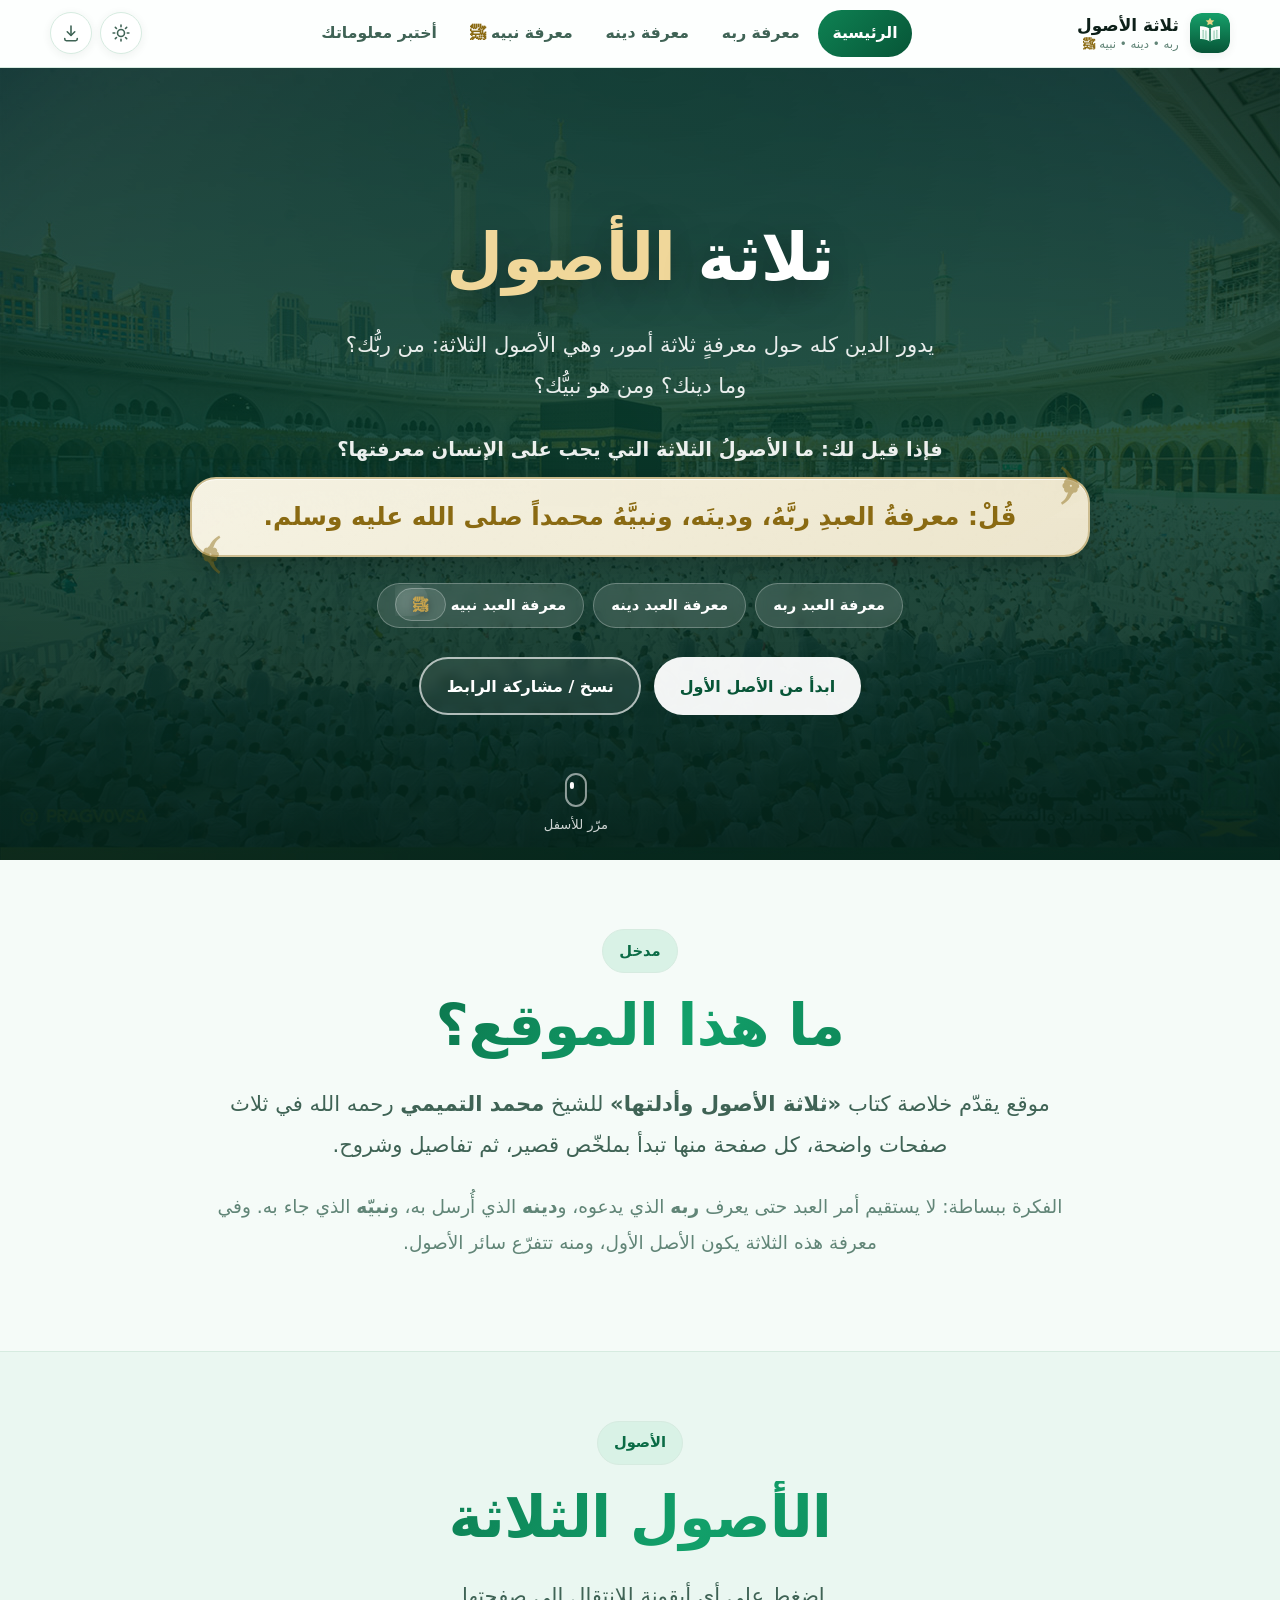
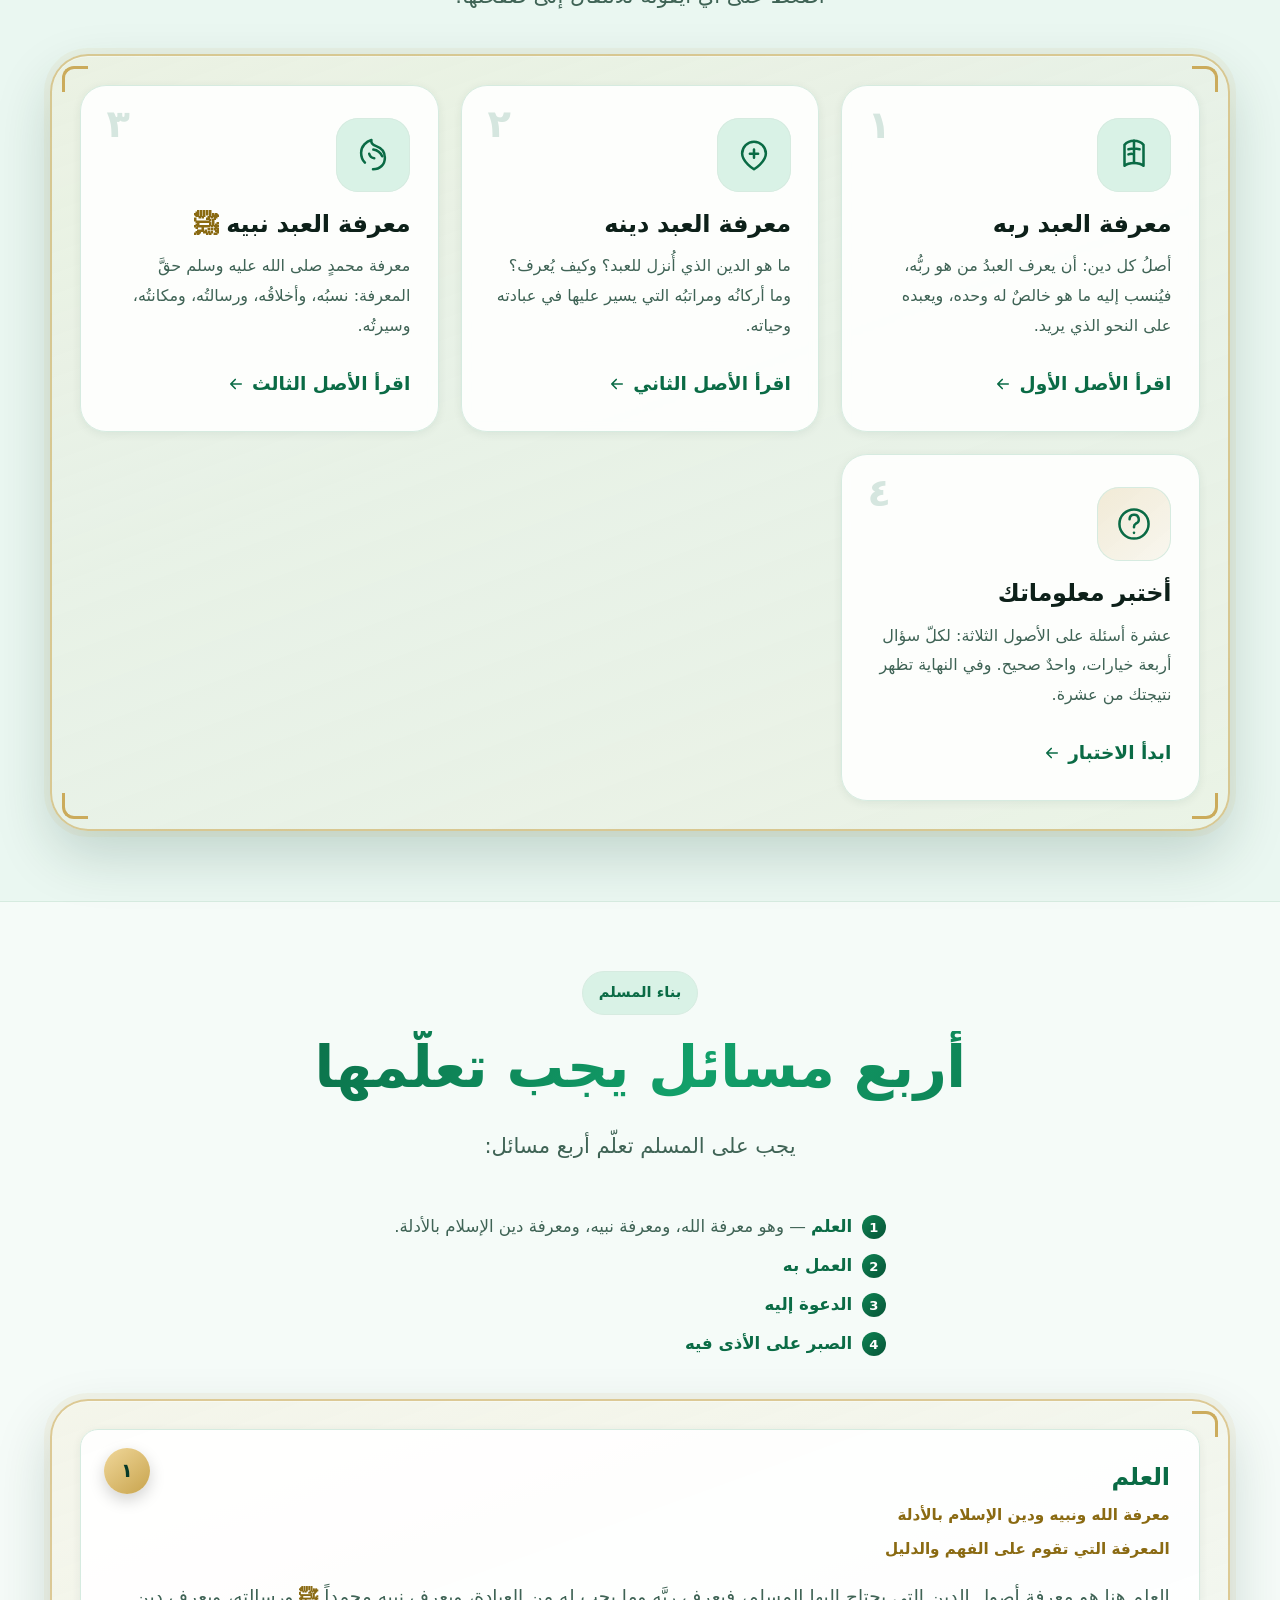
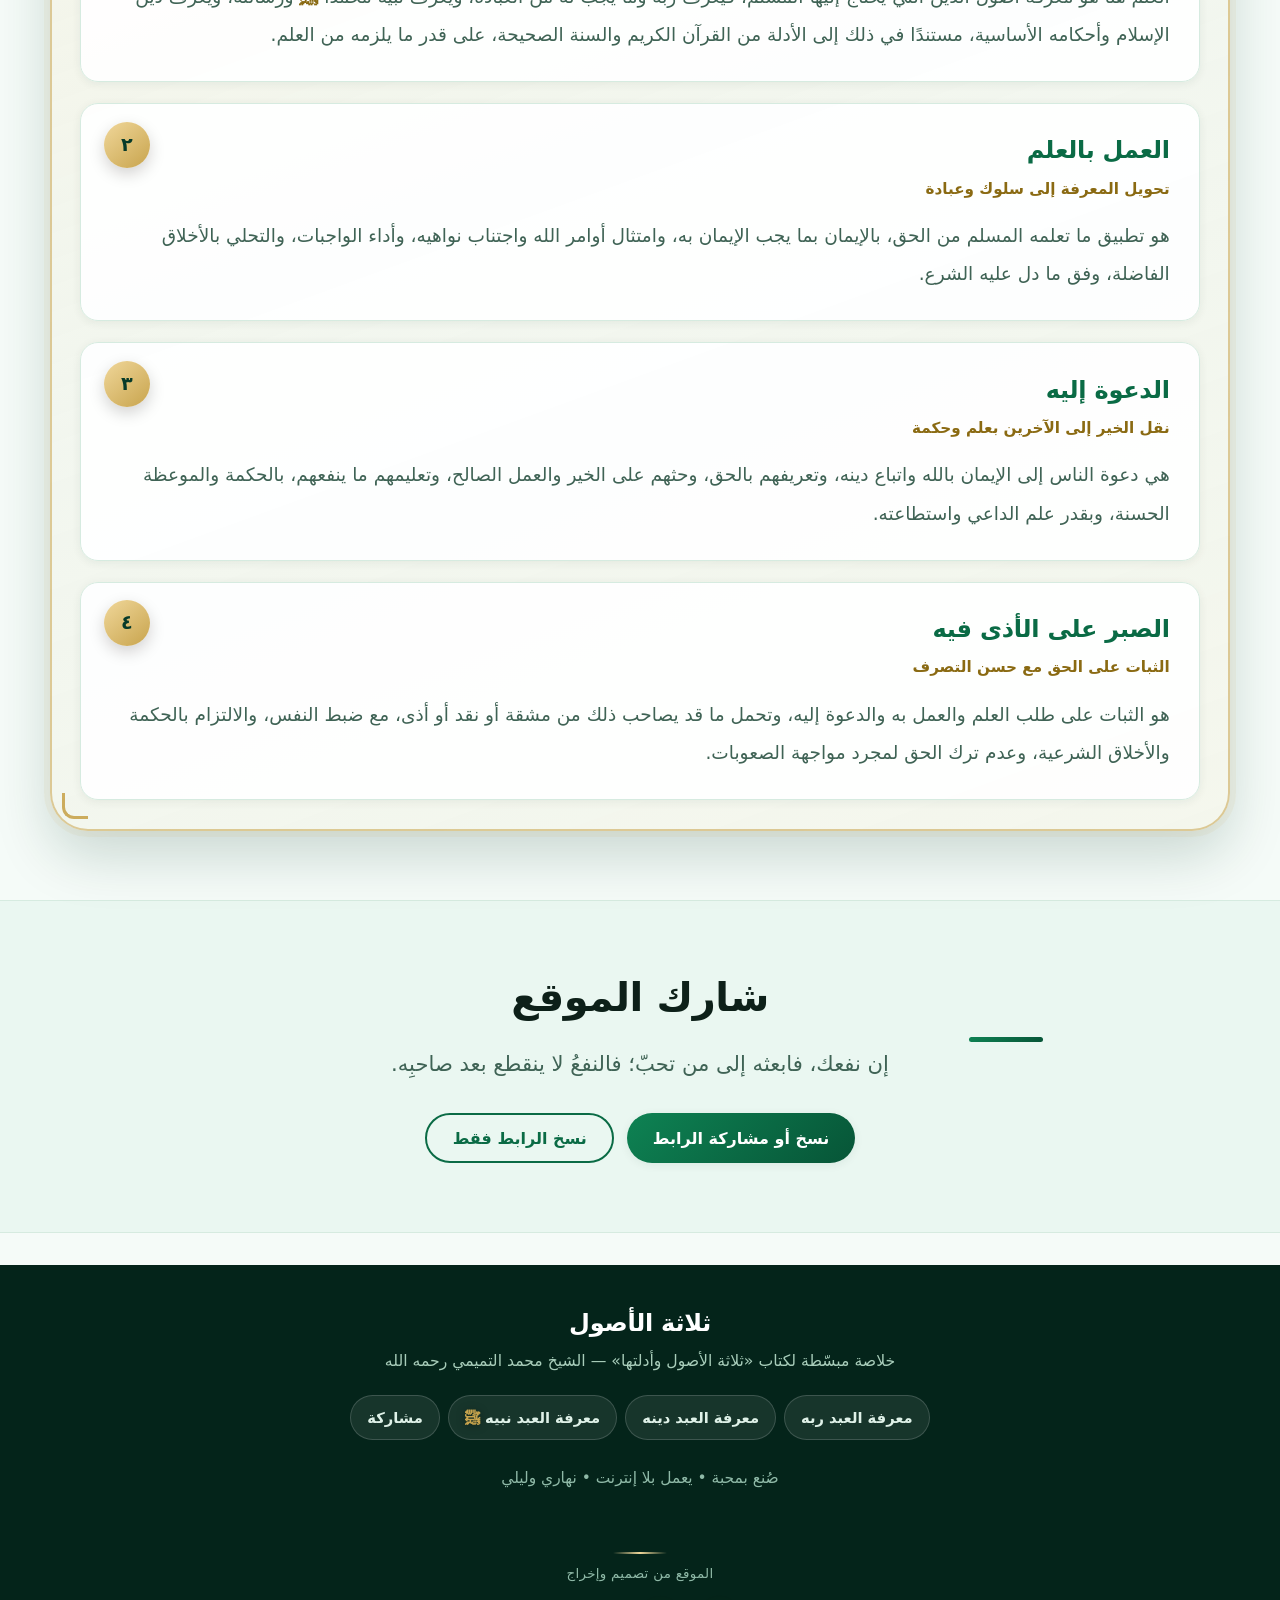
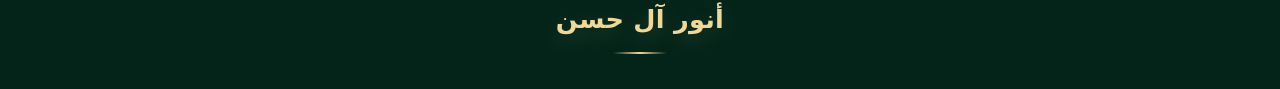
==== index.html @ c54a3b1b "استبدال قسم لماذا نبدأ بالمعرفة بأربع مسائل في مربعات بإطار ذهبي" ====
<!DOCTYPE html>
<html lang="ar" dir="rtl">
<head>
<meta charset="UTF-8">
<meta name="viewport" content="width=device-width, initial-scale=1">
<title>ثلاثة الأصول | معرفة العبد ربه ودينه ونبيه ﷺ</title>
<meta name="description" content="موقع مبسّط لكتاب «ثلاثة الأصول وأدلتها» للشيخ محمد التميمي: معرفة العبد ربه، ومعرفة العبد دينه، ومعرفة العبد نبيه محمد صلى الله عليه وسلم.">
<meta name="theme-color" content="#0e8253">
<link rel="icon" href="assets/img/favicon-32.png" sizes="32x32" type="image/png">
<link rel="icon" href="assets/img/logo.svg" type="image/svg+xml">
<link rel="manifest" href="manifest.webmanifest">
<link rel="apple-touch-icon" href="assets/img/icon-180.png">
<meta name="mobile-web-app-capable" content="yes">
<meta name="apple-mobile-web-app-capable" content="yes">
<meta name="apple-mobile-web-app-status-bar-style" content="black-translucent">
<meta name="apple-mobile-web-app-title" content="ثلاثة الأصول">
<link rel="stylesheet" href="assets/css/styles.css">
</head>
<body>

<div class="progress" aria-hidden="true"><span id="progressBar"></span></div>

<!-- ===================== الترويسة ===================== -->
<header class="header">
  <div class="container">
    <a class="brand" href="index.html" aria-label="الصفحة الرئيسية — ثلاثة الأصول">
      <img src="assets/img/logo.svg" alt="شعار ثلاثة الأصول" width="40" height="40">
      <span class="brand-text">
        <b>ثلاثة الأصول</b>
        <small>ربه • دينه • نبيه <span class="hz">ﷺ</span></small>
      </span>
    </a>

    <nav class="nav" id="primaryNav" aria-label="التنقل الرئيسي">
      <a href="index.html">الرئيسية</a>
      <a href="asl-1.html">معرفة ربه</a>
      <a href="asl-2.html">معرفة دينه</a>
      <a href="asl-3.html">معرفة نبيه <span class="hz">ﷺ</span></a>
      <a href="quiz.html">أختبر معلوماتك</a>
    </nav>

    <div class="header-tools">
      <button class="icon-btn theme-toggle" type="button" aria-pressed="false" title="تبديل الوضع الليلي/النهاري" aria-label="تبديل الوضع الليلي/النهاري">
        <svg class="sun" viewBox="0 0 24 24" aria-hidden="true"><circle cx="12" cy="12" r="4.2"/><path d="M12 2.5v2M12 19.5v2M2.5 12h2M19.5 12h2M5.2 5.2l1.4 1.4M17.4 17.4l1.4 1.4M18.8 5.2l-1.4 1.4M6.6 17.4l-1.4 1.4"/></svg>
        <svg class="moon" viewBox="0 0 24 24" aria-hidden="true"><path d="M20.5 14.3A8.6 8.6 0 0 1 9.7 3.5a8.6 8.6 0 1 0 10.8 10.8z"/></svg>
      </button>
      <button class="icon-btn install-btn" type="button" id="installBtn" hidden title="تثبيت الموقع على الجهاز" aria-label="تثبيت الموقع على الجهاز">
        <svg viewBox="0 0 24 24" aria-hidden="true"><path d="M12 3.5v11"/><path d="m7.5 10.5 4.5 4.5 4.5-4.5"/><path d="M4.5 18.5v.8a2 2 0 0 0 2 2h11a2 2 0 0 0 2-2v-.8"/></svg>
      </button>
      <button class="icon-btn nav-toggle" type="button" aria-expanded="false" aria-controls="primaryNav" aria-label="فتح القائمة">
        <svg class="bars" viewBox="0 0 24 24" aria-hidden="true"><path d="M4 7h16M4 12h16M4 17h16"/></svg>
        <svg class="close" viewBox="0 0 24 24" aria-hidden="true"><path d="M6 6l12 12M18 6L6 18"/></svg>
      </button>
    </div>
  </div>
</header>

<!-- ===================== البطل ===================== -->
<section class="hero">
  <div class="hero-media">
    <img src="assets/img/makka.jpg" alt="المسجد الحرام في مكة المكرمة" width="1280" height="853">
  </div>

  <div class="container hero-inner">
    <h1>ثلاثة <span class="accent">الأصول</span></h1>
    <p class="lead">
      يدور الدين كله حول معرفةٍ ثلاثة أمور، وهي الأصول الثلاثة: من ربُّك؟ وما دينك؟ ومن هو نبيُّك؟
    </p>

    <p class="hero-question">
      فإذا قيل لك: ما الأصولُ الثلاثة التي يجب على الإنسان معرفتها؟
    </p>
    <p class="hero-answer">
      قُلْ: معرفةُ العبدِ ربَّهُ، ودينَه، ونبيَّهُ محمداً صلى الله عليه وسلم.
    </p>

    <div class="hero-badges">
      <span>معرفة العبد ربه</span>
      <span>معرفة العبد دينه</span>
      <span>معرفة العبد نبيه <span class="hz">ﷺ</span></span>
    </div>

    <div class="btn-row">
      <a class="btn btn-light" href="asl-1.html">ابدأ من الأصل الأول</a>
      <button class="btn btn-ghost" type="button" data-share>نسخ / مشاركة الرابط</button>
    </div>
  </div>

  <div class="scroll-hint" aria-hidden="true"><i></i> مرّر للأسفل</div>
</section>

<!-- ===================== ما هذا الموقع ===================== -->
<section class="section">
  <div class="container-narrow center reveal">
    <span class="eyebrow">مدخل</span>
    <h2 class="headline">ما هذا الموقع؟</h2>
    <p class="lead">
      موقع يقدّم خلاصة كتاب <b>«ثلاثة الأصول وأدلتها»</b> للشيخ <b>محمد التميمي</b> رحمه الله
      في ثلاث صفحات واضحة، كل صفحة منها تبدأ بملخّص قصير، ثم تفاصيل وشروح.
    </p>
    <p class="muted">
      الفكرة ببساطة: لا يستقيم أمر العبد حتى يعرف <b>ربه</b> الذي يدعوه، و<b>دينه</b> الذي أُرسل به،
      و<b>نبيّه</b> الذي جاء به. وفي معرفة هذه الثلاثة يكون الأصل الأول، ومنه تتفرّع سائر الأصول.
    </p>
  </div>
</section>

<!-- ===================== الأصول الثلاثة ===================== -->
<section class="section band" id="asl">
  <div class="container">
    <div class="center reveal">
      <span class="eyebrow">الأصول</span>
      <h2 class="headline">الأصول الثلاثة</h2>
      <p class="lead">اضغط على أي أيقونة للانتقال إلى صفحتها.</p>
    </div>

    <div class="cards-frame reveal">
      <span class="frame-corner tl" aria-hidden="true"></span>
      <span class="frame-corner tr" aria-hidden="true"></span>
      <span class="frame-corner bl" aria-hidden="true"></span>
      <span class="frame-corner br" aria-hidden="true"></span>
      <div class="cards">

      <a class="card reveal" href="asl-1.html">
        <span class="card-num">١</span>
        <span class="card-icon" aria-hidden="true">
          <svg viewBox="0 0 24 24"><path d="M12 3c-2.6 0-4.7 1-6 2.6v13.2C7.3 17.6 9.4 17 12 17s4.7.6 6 1.8V5.6C16.7 4 14.6 3 12 3z"/><path d="M12 3v14"/><path d="M8.5 8.4c.9-.3 1.8-.4 2.4-.3M8.5 11.6c.9-.3 1.8-.4 2.4-.3M15.5 8.4c-.9-.3-1.8-.4-2.4-.3"/></svg>
        </span>
        <h3>معرفة العبد ربه</h3>
        <p>أصلُ كل دين: أن يعرف العبدُ من هو ربُّه، فيُنسب إليه ما هو خالصٌ له وحده، ويعبده على النحو الذي يريد.</p>
        <span class="card-cta">اقرأ الأصل الأول
          <svg viewBox="0 0 24 24"><path d="M19 12H5M11 18l-6-6 6-6"/></svg>
        </span>
      </a>

      <a class="card reveal" href="asl-2.html">
        <span class="card-num">٢</span>
        <span class="card-icon" aria-hidden="true">
          <svg viewBox="0 0 24 24"><path d="M12 21s-7.5-4.6-7.5-10A7.5 7.5 0 0 1 12 3.6 7.5 7.5 0 0 1 19.5 11c0 5.4-7.5 10-7.5 10z"/><path d="M9.4 11.2h5.2M12 8.6v5.2"/></svg>
        </span>
        <h3>معرفة العبد دينه</h3>
        <p>ما هو الدين الذي أُنزل للعبد؟ وكيف يُعرف؟ وما أركانُه ومراتبُه التي يسير عليها في عبادته وحياته.</p>
        <span class="card-cta">اقرأ الأصل الثاني
          <svg viewBox="0 0 24 24"><path d="M19 12H5M11 18l-6-6 6-6"/></svg>
        </span>
      </a>

      <a class="card reveal" href="asl-3.html">
        <span class="card-num">٣</span>
        <span class="card-icon" aria-hidden="true">
          <svg viewBox="0 0 24 24"><path d="M12 21c4.5 0 7.5-3 7.5-7.3 0-3.4-2.2-6.2-5.5-7.3-2.9-1-3.4-2.2-3-3.9-3.2.8-6.5 4-6.5 8 0 3 1 4.9 2.4 6.3"/><path d="M9.6 11.2c.4 1.6 1.6 2.6 3.2 2.9"/><path d="M12.2 8.6c2.6.4 4.6 2 5.6 4.2"/></svg>
        </span>
        <h3>معرفة العبد نبيه <span class="hz">ﷺ</span></h3>
        <p>معرفة محمدٍ صلى الله عليه وسلم حقَّ المعرفة: نسبُه، وأخلاقُه، ورسالتُه، ومكانتُه، وسيرتُه.</p>
        <span class="card-cta">اقرأ الأصل الثالث
          <svg viewBox="0 0 24 24"><path d="M19 12H5M11 18l-6-6 6-6"/></svg>
        </span>
      </a>

      <a class="card card-quiz reveal" href="quiz.html">
        <span class="card-num">٤</span>
        <span class="card-icon" aria-hidden="true">
          <svg viewBox="0 0 24 24"><path d="M9.2 9a2.9 2.9 0 1 1 4 2.7c-.8.4-1.2 1.1-1.2 2v.3"/><path d="M12 17.6h.01"/><circle cx="12" cy="12" r="9.2"/></svg>
        </span>
        <h3>أختبر معلوماتك</h3>
        <p>عشرة أسئلة على الأصول الثلاثة: لكلّ سؤال أربعة خيارات، واحدٌ صحيح. وفي النهاية تظهر نتيجتك من عشرة.</p>
        <span class="card-cta">ابدأ الاختبار
          <svg viewBox="0 0 24 24"><path d="M19 12H5M11 18l-6-6 6-6"/></svg>
        </span>
      </a>

      </div>
    </div>
  </div>
</section>

<!-- ===================== لِمَ هذه الأصول ===================== -->
<section class="section">
  <div class="container">
    <div class="center reveal">
      <span class="eyebrow">بناء المسلم</span>
      <h2 class="headline">أربع مسائل يجب تعلّمها</h2>
      <p class="lead">يجب على المسلم تعلّم أربع مسائل:</p>
      <ol class="steps-lead">
        <li><b>العلم</b> — وهو معرفة الله، ومعرفة نبيه، ومعرفة دين الإسلام بالأدلة.</li>
        <li><b>العمل به</b></li>
        <li><b>الدعوة إليه</b></li>
        <li><b>الصبر على الأذى فيه</b></li>
      </ol>
    </div>

    <div class="masafiq">

      <article class="masafa-card reveal">
        <span class="masafa-num" aria-hidden="true">١</span>
        <header class="masafa-head">
          <h3>العلم</h3>
          <p class="masafa-tag">معرفة الله ونبيه ودين الإسلام بالأدلة</p>
          <p class="masafa-tag">المعرفة التي تقوم على الفهم والدليل</p>
        </header>
        <p class="masafa-text">
          العلم هنا هو معرفة أصول الدين التي يحتاج إليها المسلم، فيعرف ربَّه وما يجب له من العبادة،
          ويعرف نبيه محمداً <span class="hz">ﷺ</span> ورسالته، ويعرف دين الإسلام وأحكامه الأساسية،
          مستندًا في ذلك إلى الأدلة من القرآن الكريم والسنة الصحيحة، على قدر ما يلزمه من العلم.
        </p>
      </article>

      <article class="masafa-card reveal">
        <span class="masafa-num" aria-hidden="true">٢</span>
        <header class="masafa-head">
          <h3>العمل بالعلم</h3>
          <p class="masafa-tag">تحويل المعرفة إلى سلوك وعبادة</p>
        </header>
        <p class="masafa-text">
          هو تطبيق ما تعلمه المسلم من الحق، بالإيمان بما يجب الإيمان به، وامتثال أوامر الله واجتناب نواهيه،
          وأداء الواجبات، والتحلي بالأخلاق الفاضلة، وفق ما دل عليه الشرع.
        </p>
      </article>

      <article class="masafa-card reveal">
        <span class="masafa-num" aria-hidden="true">٣</span>
        <header class="masafa-head">
          <h3>الدعوة إليه</h3>
          <p class="masafa-tag">نقل الخير إلى الآخرين بعلم وحكمة</p>
        </header>
        <p class="masafa-text">
          هي دعوة الناس إلى الإيمان بالله واتباع دينه، وتعريفهم بالحق، وحثهم على الخير والعمل الصالح،
          وتعليمهم ما ينفعهم، بالحكمة والموعظة الحسنة، وبقدر علم الداعي واستطاعته.
        </p>
      </article>

      <article class="masafa-card reveal">
        <span class="masafa-num" aria-hidden="true">٤</span>
        <header class="masafa-head">
          <h3>الصبر على الأذى فيه</h3>
          <p class="masafa-tag">الثبات على الحق مع حسن التصرف</p>
        </header>
        <p class="masafa-text">
          هو الثبات على طلب العلم والعمل به والدعوة إليه، وتحمل ما قد يصاحب ذلك من مشقة أو نقد أو أذى،
          مع ضبط النفس، والالتزام بالحكمة والأخلاق الشرعية، وعدم ترك الحق لمجرد مواجهة الصعوبات.
        </p>
      </article>

    </div>
  </div>
</section>

<!-- ===================== دعوة للمشاركة ===================== -->
<section class="section band">
  <div class="container-narrow center reveal">
    <h2 class="section-title centered">شارك الموقع</h2>
    <p class="lead">إن نفعك، فابعثه إلى من تحبّ؛ فالنفعُ لا ينقطع بعد صاحبِه.</p>
    <div class="btn-row">
      <button class="btn" type="button" data-share>نسخ أو مشاركة الرابط</button>
      <button class="btn btn-ghost" type="button" data-copy>نسخ الرابط فقط</button>
    </div>
  </div>
</section>

<!-- ===================== التذييل ===================== -->
<footer class="footer">
  <div class="container">
    <h3>ثلاثة الأصول</h3>
    <p>خلاصة مبسّطة لكتاب «ثلاثة الأصول وأدلتها» — الشيخ محمد التميمي رحمه الله</p>
    <div class="footer-links">
      <a href="asl-1.html">معرفة العبد ربه</a>
      <a href="asl-2.html">معرفة العبد دينه</a>
      <a href="asl-3.html">معرفة العبد نبيه <span class="hz">ﷺ</span></a>
      <a href="#" data-share>مشاركة</a>
    </div>
    <small>صُنع بمحبة • يعمل بلا إنترنت • نهاري وليلي</small>

    <p class="credit">
      <span class="credit-rule" aria-hidden="true"></span>
      <span class="credit-label">الموقع من تصميم وإخراج</span>
      <strong class="credit-name">أنور آل حسن</strong>
      <span class="credit-rule" aria-hidden="true"></span>
    </p>
  </div>
</footer>

<button class="to-top" type="button" aria-label="العودة إلى أعلى الصفحة">
  <svg viewBox="0 0 24 24" aria-hidden="true"><path d="M12 19V5M5 12l7-7 7 7"/></svg>
</button>

<script src="assets/js/app.js"></script>
</body>
</html>
---- assets/css/styles.css ----
/* ==========================================================================
   ثلاثة الأصول — ملف التنسيق الرئيسي
   الألوان: الأخضر والأبيض  |  الوضعان: النهاري والليلي
   ========================================================================== */

/* ---------- 1. المتغيرات ---------- */
:root {
  --green-950: #04241a;
  --green-900: #063a29;
  --green-800: #075537;
  --green-700: #0a6b45;
  --green-600: #0e8253;
  --green-500: #12a06a;
  --green-400: #35bd89;
  --green-100: #d9f2e6;
  --green-50: #edf9f3;
  --gold: #c8a44d;
  --gold-soft: #f0d79a;
  --gold-deep: #8a6a12;
  --gold-bright: #f3d98b;

  --bg: #f5fbf8;
  --bg-alt: #eaf7f1;
  --surface: #ffffff;
  --surface-2: #f2faf6;
  --text: #0d2019;
  --text-soft: #3f6355;
  --muted: #618577;
  --line: #d6ebe0;
  --accent: var(--green-700);
  --accent-soft: var(--green-100);
  --on-accent: #ffffff;
  --shadow-sm: 0 2px 10px rgba(6, 58, 41, .07);
  --shadow-md: 0 12px 30px rgba(6, 58, 41, .10);
  --shadow-lg: 0 26px 60px rgba(6, 58, 41, .16);
  --ring: 0 0 0 4px rgba(18, 160, 106, .28);

  --grad-title: linear-gradient(120deg, var(--green-800) 0%, var(--green-500) 55%, var(--green-700) 100%);
  --grad-brand: linear-gradient(135deg, var(--green-600) 0%, var(--green-800) 100%);

  --r-sm: 12px;
  --r-md: 18px;
  --r-lg: 26px;
  --r-pill: 999px;

  --header-h: 68px;
  --ease: cubic-bezier(.22, .61, .36, 1);
  --t-fast: .18s var(--ease);
  --t: .32s var(--ease);
  --t-slow: .6s var(--ease);

  --font-body: "Noto Naskh Arabic", "Segoe UI", Tahoma, "Geeza Pro", "Arabic Typesetting",
    "Traditional Arabic", system-ui, -apple-system, sans-serif;
  --font-display: "Cairo", "Tajawal", "Noto Kufi Arabic", "Segoe UI", Tahoma, "Geeza Pro", system-ui, sans-serif;
}

[data-theme="dark"] {
  --bg: #04120c;
  --bg-alt: #072018;
  --surface: #0a2119;
  --surface-2: #0d2a20;
  --text: #e8f6ef;
  --text-soft: #bcdcca;
  --muted: #8fb9a7;
  --line: #17402f;
  --accent: #3ecf9a;
  --accent-soft: #0d3a2a;
  --on-accent: #04241a;
  --shadow-sm: 0 2px 12px rgba(0, 0, 0, .40);
  --shadow-md: 0 14px 34px rgba(0, 0, 0, .48);
  --shadow-lg: 0 28px 64px rgba(0, 0, 0, .58);
  --ring: 0 0 0 4px rgba(62, 207, 154, .30);
  --grad-title: linear-gradient(120deg, #7ef0c0 0%, #ffffff 45%, #35bd89 100%);
  --grad-brand: linear-gradient(135deg, #0e8253 0%, #052e20 100%);
}

/* ---------- 2. الأساس ---------- */
*, *::before, *::after { box-sizing: border-box; }

html {
  scroll-behavior: smooth;
  scroll-padding-top: calc(var(--header-h) + 18px);
  -webkit-text-size-adjust: 100%;
}

body {
  margin: 0;
  font-family: var(--font-body);
  font-size: clamp(1.02rem, .96rem + .28vw, 1.16rem);
  line-height: 1.95;
  color: var(--text);
  background: var(--bg);
  overflow-x: hidden;
  min-height: 100vh;
  animation: page-in .5s var(--ease) both;
  transition: background-color var(--t), color var(--t);
}

body.leaving { opacity: 0; transform: translateY(-10px) scale(.995); transition: opacity .26s var(--ease), transform .26s var(--ease); }

@keyframes page-in { from { opacity: 0; transform: translateY(12px); } to { opacity: 1; transform: none; } }

h1, h2, h3, h4 {
  font-family: var(--font-display);
  font-weight: 800;
  line-height: 1.35;
  margin: 0 0 .5em;
  letter-spacing: -.01em;
}

h1 { font-size: clamp(2.1rem, 1.3rem + 4vw, 4.1rem); }
h2 { font-size: clamp(1.55rem, 1.15rem + 1.9vw, 2.5rem); }
h3 { font-size: clamp(1.15rem, 1rem + .7vw, 1.5rem); }
p  { margin: 0 0 1.1em; }

a { color: var(--accent); text-decoration: none; transition: color var(--t-fast); }
a:hover { color: var(--green-500); }
img { max-width: 100%; display: block; }
ul, ol { margin: 0 0 1.1em; padding-inline-start: 1.4em; }
li { margin-bottom: .45em; }
li::marker { color: var(--accent); }

:focus-visible {
  outline: none;
  box-shadow: var(--ring);
  border-radius: var(--r-sm);
}

::selection { background: var(--accent); color: var(--on-accent); }

/* ---------- 3. أدوات مساعدة ---------- */
.container { width: min(1180px, 100% - 2.2rem); margin-inline: auto; }
.container-narrow { width: min(880px, 100% - 2.2rem); margin-inline: auto; }
.section { padding-block: clamp(2.6rem, 1.6rem + 3.4vw, 5rem); }
.center { text-align: center; }
.lead { font-size: clamp(1.06rem, 1rem + .45vw, 1.32rem); color: var(--text-soft); }
.muted { color: var(--muted); }
.sr-only {
  position: absolute; width: 1px; height: 1px; padding: 0; margin: -1px;
  overflow: hidden; clip: rect(0 0 0 0); white-space: nowrap; border: 0;
}

/* عنوان عريض جذّاب */
.headline {
  font-family: var(--font-display);
  font-weight: 800;
  font-size: clamp(1.9rem, 1.1rem + 3.6vw, 3.6rem);
  line-height: 1.28;
  background: var(--grad-title);
  -webkit-background-clip: text;
  background-clip: text;
  color: transparent;
  margin: 0 0 .35em;
}

.section-title { position: relative; display: inline-block; margin-bottom: 1.2rem; }
.section-title::after {
  content: "";
  position: absolute;
  inset-inline-start: 0;
  bottom: -.45em;
  width: 74px; height: 5px;
  border-radius: var(--r-pill);
  background: var(--grad-brand);
}
.section-title.centered { display: block; text-align: center; }
.section-title.centered::after { left: 50%; transform: translateX(-50%); }

.eyebrow {
  display: inline-flex; align-items: center; gap: .5rem;
  background: var(--accent-soft); color: var(--accent);
  border: 1px solid var(--line);
  padding: .42rem 1rem; border-radius: var(--r-pill);
  font-weight: 700; font-size: .92rem; margin-bottom: 1rem;
}

/* أزرار */
.btn {
  --btn-bg: var(--grad-brand);
  display: inline-flex; align-items: center; justify-content: center; gap: .6rem;
  padding: .85rem 1.6rem;
  border: 0; border-radius: var(--r-pill);
  background: var(--btn-bg); color: var(--on-accent);
  font-family: var(--font-display); font-weight: 700; font-size: 1rem;
  cursor: pointer; box-shadow: var(--shadow-sm);
  transition: transform var(--t-fast), box-shadow var(--t), filter var(--t-fast);
  position: relative; overflow: hidden;
}
.btn:hover { transform: translateY(-3px); box-shadow: var(--shadow-md); color: var(--on-accent); filter: brightness(1.06); }
.btn:active { transform: translateY(-1px) scale(.99); }
.btn-ghost {
  background: transparent; color: var(--accent);
  border: 2px solid var(--accent); box-shadow: none;
}
.btn-ghost:hover { background: var(--accent-soft); color: var(--accent); }
.btn-light { background: rgba(255,255,255,.95); color: var(--green-800); }
[data-theme="dark"] .btn-light { background: #e9f7f0; color: var(--green-900); }
.btn-row { display: flex; flex-wrap: wrap; gap: .8rem; justify-content: center; margin-top: 1.8rem; }

/* ---------- 4. شريط تقدّم القراءة ---------- */
.progress {
  position: fixed; inset-block-start: 0; inset-inline: 0;
  height: 4px; background: transparent; z-index: 90; pointer-events: none;
}
.progress span {
  display: block; height: 100%; width: 0;
  background: linear-gradient(90deg, var(--green-500), var(--gold-soft), var(--green-600));
  border-radius: 0 var(--r-pill) var(--r-pill) 0;
  box-shadow: 0 0 12px rgba(18,160,106,.55);
  transition: width .1s linear;
}

/* ---------- 5. الترويسة ---------- */
.header {
  position: sticky; top: 0; z-index: 80;
  height: var(--header-h);
  display: flex; align-items: center;
  background: color-mix(in srgb, var(--surface) 82%, transparent);
  backdrop-filter: saturate(160%) blur(14px);
  -webkit-backdrop-filter: saturate(160%) blur(14px);
  border-bottom: 1px solid var(--line);
  transition: box-shadow var(--t), background-color var(--t), border-color var(--t);
}
.header.scrolled { box-shadow: var(--shadow-sm); }
.header .container { display: flex; align-items: center; gap: 1rem; justify-content: space-between; }

.brand { display: flex; align-items: center; gap: .7rem; color: var(--text); font-weight: 800; }
.brand:hover { color: var(--text); }
.brand img { width: 40px; height: 40px; border-radius: 12px; box-shadow: var(--shadow-sm); transition: transform var(--t); }
.brand:hover img { transform: rotate(-6deg) scale(1.06); }
.brand-text { display: flex; flex-direction: column; line-height: 1.25; }
.brand-text b { font-family: var(--font-display); font-size: 1.06rem; }
.brand-text small { color: var(--muted); font-size: .74rem; font-weight: 500; }

.nav { display: flex; align-items: center; gap: .25rem; }
.nav a {
  padding: .5rem .9rem; border-radius: var(--r-pill);
  color: var(--text-soft); font-weight: 600; font-size: .98rem;
  transition: background-color var(--t-fast), color var(--t-fast), transform var(--t-fast);
}
.nav a:hover { background: var(--accent-soft); color: var(--accent); transform: translateY(-1px); }
.nav a[aria-current="page"] { background: var(--grad-brand); color: var(--on-accent); }

.header-tools { display: flex; align-items: center; gap: .5rem; }

.icon-btn {
  width: 42px; height: 42px; display: grid; place-items: center;
  border-radius: var(--r-pill); border: 1px solid var(--line);
  background: var(--surface); color: var(--text-soft); cursor: pointer;
  box-shadow: var(--shadow-sm);
  transition: transform var(--t), background-color var(--t-fast), color var(--t-fast), border-color var(--t-fast);
}
.icon-btn:hover { transform: translateY(-2px) rotate(-8deg); color: var(--accent); border-color: var(--accent); }
.icon-btn svg { width: 20px; height: 20px; fill: none; stroke: currentColor; stroke-width: 1.9; stroke-linecap: round; stroke-linejoin: round; }
.theme-toggle .moon { display: none; }
[data-theme="dark"] .theme-toggle .sun { display: none; }
[data-theme="dark"] .theme-toggle .moon { display: block; }

.nav-toggle { display: none; }

/* ---------- 6. البطل (الصفحة الرئيسية) ---------- */
.hero {
  position: relative;
  min-height: min(88vh, 820px);
  display: grid; place-items: center;
  text-align: center;
  padding: clamp(3rem, 2rem + 5vw, 6rem) 0;
  overflow: hidden;
  isolation: isolate;
}
.hero-media { position: absolute; inset: 0; z-index: -2; }
.hero-media img {
  width: 100%; height: 100%; object-fit: cover;
  animation: hero-zoom 16s var(--ease) both;
}
@keyframes hero-zoom { from { transform: scale(1.1); } to { transform: scale(1); } }
.hero-media::after {
  content: ""; position: absolute; inset: 0;
  background:
    linear-gradient(180deg, rgba(4,36,26,.80) 0%, rgba(6,58,41,.86) 45%, rgba(4,36,26,.94) 100%),
    radial-gradient(120% 80% at 50% 0%, rgba(18,160,106,.45), transparent 60%);
}
.hero-inner { color: #fff; max-width: 900px; }
.hero h1 { color: #fff; text-shadow: 0 10px 40px rgba(0,0,0,.45); margin-bottom: .35em; margin-top: 0; }
.hero h1 .accent { color: var(--gold-soft); }
.hero .lead { color: rgba(255,255,255,.9); max-width: 44ch; margin-inline: auto; }
.hero .eyebrow { background: rgba(255,255,255,.14); color: #fff; border-color: rgba(255,255,255,.28); backdrop-filter: blur(6px); }
/* زر شفاف فوق خلفية داكنة */
.hero .btn-ghost {
  color: #fff;
  border-color: rgba(255,255,255,.65);
  background: rgba(255,255,255,.08);
  backdrop-filter: blur(6px);
}
.hero .btn-ghost:hover {
  background: rgba(255,255,255,.2);
  color: #fff;
  border-color: #fff;
}
.hero-badges { display: flex; flex-wrap: wrap; gap: .6rem; justify-content: center; margin-top: 1.6rem; }

/* السؤال والجواب في الواجهة */
.hero-question {
  margin: 1.5rem auto .6rem;
  max-width: 52ch;
  font-family: var(--font-display);
  font-size: clamp(1rem, .94rem + .5vw, 1.22rem);
  font-weight: 600;
  color: rgba(255, 255, 255, .92);
  line-height: 1.9;
}
.hero-answer {
  margin: 0 auto;
  max-width: 56ch;
  font-family: var(--font-display);
  font-size: clamp(1.14rem, 1rem + .85vw, 1.55rem);
  font-weight: 800;
  line-height: 1.85;
  /* ذهبي غامق */
  color: var(--gold-deep, #8a6a12);
  padding: .95rem 1.6rem;
  border-radius: var(--r-lg);
  background: linear-gradient(150deg, rgba(255, 250, 235, .96) 0%, rgba(250, 240, 214, .94) 100%);
  border: 2px solid rgba(140, 106, 18, .38);
  box-shadow:
    inset 0 1px 0 rgba(255, 255, 255, .85),
    0 10px 30px rgba(0, 0, 0, .22);
  position: relative;
  transition: transform var(--t), box-shadow var(--t), border-color var(--t);
}
[data-theme="dark"] .hero-answer {
  color: var(--gold-deep, #c9a227);
  background: linear-gradient(150deg, rgba(12, 36, 26, .96) 0%, rgba(8, 26, 19, .94) 100%);
  border-color: rgba(200, 164, 77, .45);
  box-shadow:
    inset 0 1px 0 rgba(255, 255, 255, .06),
    0 10px 30px rgba(0, 0, 0, .45);
}
.hero-answer:hover {
  transform: translateY(-4px);
  border-color: rgba(140, 106, 18, .6);
  box-shadow:
    inset 0 1px 0 rgba(255, 255, 255, .85),
    0 16px 40px rgba(0, 0, 0, .28);
}
[data-theme="dark"] .hero-answer:hover {
  border-color: rgba(200, 164, 77, .75);
  box-shadow:
    inset 0 1px 0 rgba(255, 255, 255, .06),
    0 16px 40px rgba(0, 0, 0, .55);
}
.hero-answer::before {
  content: "﴿";
  position: absolute;
  inset-block-start: -.42em;
  inset-inline-start: .55rem;
  font-size: 2.6rem;
  color: var(--gold-deep, #a8861f);
  opacity: .45;
  line-height: 1;
  pointer-events: none;
  transition: opacity var(--t);
}
.hero-answer::after {
  content: "﴾";
  position: absolute;
  inset-block-end: -.42em;
  inset-inline-end: .55rem;
  font-size: 2.6rem;
  color: var(--gold-deep, #a8861f);
  opacity: .45;
  line-height: 1;
  pointer-events: none;
  transition: opacity var(--t);
}
.hero-answer:hover::before,
.hero-answer:hover::after { opacity: .8; }
.hero-badges span {
  padding: .45rem 1.05rem; border-radius: var(--r-pill);
  background: rgba(255,255,255,.12); border: 1px solid rgba(255,255,255,.26);
  font-weight: 700; font-size: .92rem; backdrop-filter: blur(6px);
  transition: transform var(--t-fast), background-color var(--t-fast);
}
.hero-badges span:hover { transform: translateY(-3px); background: rgba(255,255,255,.22); }
.scroll-hint {
  position: absolute; inset-block-end: 1.4rem; inset-inline-start: 50%;
  transform: translateX(-50%);
  color: rgba(255,255,255,.8); font-size: .82rem;
  display: grid; justify-items: center; gap: .3rem;
}
.scroll-hint i {
  width: 22px; height: 34px; border: 2px solid rgba(255,255,255,.55); border-radius: var(--r-pill);
  position: relative;
}
.scroll-hint i::after {
  content: ""; position: absolute; inset-inline-start: 50%; top: 7px;
  width: 4px; height: 7px; border-radius: 2px; background: #fff;
  transform: translateX(-50%); animation: dot 1.8s var(--ease) infinite;
}
@keyframes dot { 0%,100% { opacity: 0; transform: translate(-50%, 0); } 40% { opacity: 1; transform: translate(-50%, 8px); } }

/* ---------- 7. بطاقات الأصول ---------- */
.cards { display: grid; gap: 1.4rem; grid-template-columns: repeat(auto-fit, minmax(275px, 1fr)); }

.card {
  position: relative; display: flex; flex-direction: column; gap: .7rem;
  padding: 2rem 1.7rem 1.8rem;
  background: var(--surface); border: 1px solid var(--line);
  border-radius: var(--r-lg); box-shadow: var(--shadow-sm);
  text-decoration: none; color: var(--text); overflow: hidden;
  transition: transform var(--t), box-shadow var(--t), border-color var(--t), background-color var(--t);
}
.card::before {
  content: ""; position: absolute; inset-block-start: 0; inset-inline: 0; height: 5px;
  background: var(--grad-brand);
  transform: scaleX(0); transform-origin: right;
  transition: transform var(--t-slow);
}
.card:hover, .card:focus-visible {
  transform: translateY(-9px);
  box-shadow: var(--shadow-lg);
  border-color: var(--green-400);
  color: var(--text);
}
.card:hover::before, .card:focus-visible::before { transform: scaleX(1); }

.card-icon {
  width: 74px; height: 74px; border-radius: 22px;
  display: grid; place-items: center; margin-bottom: .3rem;
  background: var(--accent-soft); color: var(--accent);
  box-shadow: inset 0 0 0 1px var(--line);
  transition: transform var(--t), background-color var(--t), color var(--t);
}
.card-icon svg { width: 38px; height: 38px; fill: none; stroke: currentColor; stroke-width: 1.6; stroke-linecap: round; stroke-linejoin: round; }
.card:hover .card-icon {
  transform: translateY(-4px) rotate(-7deg) scale(1.06);
  background: var(--grad-brand); color: var(--on-accent);
}
.card-num {
  position: absolute; inset-block-start: 1.2rem; inset-inline-end: 1.6rem;
  font-family: var(--font-display); font-size: 2.4rem; font-weight: 800;
  color: var(--accent); opacity: .16; line-height: 1;
  transition: opacity var(--t), transform var(--t);
}
.card:hover .card-num { opacity: .32; transform: scale(1.12); }
.card h3 { margin: 0; }
.card p { margin: 0; color: var(--text-soft); font-size: 1rem; line-height: 1.85; }
.card-cta {
  margin-top: auto; padding-top: .9rem;
  display: inline-flex; align-items: center; gap: .45rem;
  color: var(--accent); font-weight: 700;
}
.card-cta svg { width: 18px; height: 18px; fill: none; stroke: currentColor; stroke-width: 2.2; stroke-linecap: round; stroke-linejoin: round; transition: transform var(--t-fast); }
.card:hover .card-cta svg { transform: translateX(-6px); }

/* ---------- 7ب. الإطار الذهبي حول الأصول الثلاثة ---------- */
.cards-frame {
  position: relative;
  margin-top: 2.4rem;
  padding: clamp(1.1rem, .5rem + 1.6vw, 1.9rem);
  border-radius: calc(var(--r-lg) + 12px);
  background:
    linear-gradient(160deg, rgba(240, 215, 154, .16) 0%, rgba(200, 164, 77, .06) 45%, rgba(240, 215, 154, .12) 100%);
  border: 2px solid rgba(200, 164, 77, .55);
  box-shadow:
    0 0 0 6px rgba(200, 164, 77, .08),
    0 24px 56px rgba(6, 58, 41, .18),
    inset 0 1px 0 rgba(255, 255, 255, .35);
  transition: border-color var(--t), box-shadow var(--t);
}
.cards-frame:hover {
  border-color: rgba(200, 164, 77, .85);
  box-shadow:
    0 0 0 7px rgba(200, 164, 77, .12),
    0 28px 64px rgba(6, 58, 41, .24),
    inset 0 1px 0 rgba(255, 255, 255, .45);
}
/* زوايا مزخرفة */
.frame-corner {
  position: absolute;
  width: 26px; height: 26px;
  border: 3px solid var(--gold);
  opacity: .9;
  transition: opacity var(--t), width var(--t), height var(--t);
}
.cards-frame:hover .frame-corner { opacity: 1; width: 30px; height: 30px; }
.frame-corner.tl { top: 10px; inset-inline-start: 10px; border-inline-end: 0; border-block-end: 0; border-start-start-radius: 12px; }
.frame-corner.tr { top: 10px; inset-inline-end: 10px; border-inline-start: 0; border-block-end: 0; border-start-end-radius: 12px; }
.frame-corner.bl { bottom: 10px; inset-inline-start: 10px; border-inline-end: 0; border-block-start: 0; border-end-start-radius: 12px; }
.frame-corner.br { bottom: 10px; inset-inline-end: 10px; border-inline-start: 0; border-block-start: 0; border-end-end-radius: 12px; }

/* وضع ليلي */
[data-theme="dark"] .cards-frame {
  background:
    linear-gradient(160deg, rgba(240, 215, 154, .13) 0%, rgba(200, 164, 77, .05) 45%, rgba(240, 215, 154, .1) 100%);
  border-color: rgba(200, 164, 77, .5);
  box-shadow:
    0 0 0 6px rgba(200, 164, 77, .06),
    0 24px 56px rgba(0, 0, 0, .45),
    inset 0 1px 0 rgba(255, 255, 255, .08);
}
[data-theme="dark"] .cards-frame:hover {
  border-color: rgba(240, 215, 154, .8);
  box-shadow:
    0 0 0 7px rgba(200, 164, 77, .1),
    0 28px 64px rgba(0, 0, 0, .55),
    inset 0 1px 0 rgba(255, 255, 255, .12);
}
[data-theme="dark"] .frame-corner { border-color: var(--gold-soft); }

/* البطاقات داخل الإطار: بلا حدّ منفرد لتظهر الحدود unified */
.cards-frame .cards { margin-top: 0; }
.cards-frame .card {
  background: color-mix(in srgb, var(--surface) 88%, transparent);
  backdrop-filter: blur(4px);
}
[data-theme="dark"] .cards-frame .card { background: rgba(10, 46, 35, .78); }
.cards-frame .card::before { background: linear-gradient(90deg, var(--gold-soft), var(--gold), var(--gold-soft)); }

/* ---------- 8. أقسام المحتوى ---------- */
.band { background: var(--bg-alt); border-block: 1px solid var(--line); }

.info-grid { display: grid; gap: 1.2rem; grid-template-columns: repeat(auto-fit, minmax(240px, 1fr)); }
.info-item {
  padding: 1.5rem 1.4rem; border-radius: var(--r-md);
  background: var(--surface); border: 1px solid var(--line);
  transition: transform var(--t), box-shadow var(--t), border-color var(--t);
}
.info-item:hover { transform: translateY(-6px); box-shadow: var(--shadow-md); border-color: var(--green-400); }
.info-item b { display: block; font-family: var(--font-display); font-size: 1.1rem; margin-bottom: .35rem; color: var(--green-700); }
[data-theme="dark"] .info-item b { color: var(--green-400); }

/* ---------- 9. ترويسة الصفحات الداخلية ---------- */
.page-head {
  position: relative; overflow: hidden; isolation: isolate;
  padding-block: clamp(2.6rem, 2rem + 3vw, 4.4rem);
  background: var(--grad-brand); color: #fff;
}
.page-head::after {
  content: ""; position: absolute; inset-block-start: -40%; inset-inline-end: -8%;
  width: 420px; height: 420px; border-radius: 50%;
  background: radial-gradient(circle, rgba(255,255,255,.16), transparent 65%);
  z-index: -1;
}
.page-head h1 {
  color: var(--gold-bright, #f3d98b);
  margin-bottom: .3em;
  line-height: 1.9;
  text-shadow: 0 2px 14px rgba(0, 0, 0, .38), 0 1px 3px rgba(0, 0, 0, .3);
}
/* رمز ﷺ وحده داخل العناوين: يحتاج ارتفاع سطر أكبر */
.page-head h1 .honorific {
  font-size: .72em;
  vertical-align: middle;
  line-height: 1;
  display: inline-block;
  margin-inline-start: .1em;
  white-space: nowrap;
}
.page-head .lead { color: rgba(255,255,255,.92); max-width: 60ch; }
[data-theme="dark"] .page-head h1 {
  color: var(--gold-soft, #f0d79a);
  text-shadow: 0 2px 16px rgba(0, 0, 0, .55);
}
.page-head .eyebrow { background: rgba(255,255,255,.16); color: #fff; border-color: rgba(255,255,255,.3); }
[data-theme="dark"] .page-head { background: var(--grad-brand); }
[data-theme="dark"] .page-head .lead { color: #d6ece1; }

.crumbs { display: flex; flex-wrap: wrap; gap: .5rem; align-items: center; font-size: .92rem; color: rgba(255,255,255,.85); margin-bottom: 1rem; }
.crumbs a { color: #fff; font-weight: 700; border-bottom: 1px dashed rgba(255,255,255,.6); }
.crumbs a:hover { color: var(--gold-soft); border-color: var(--gold-soft); }

/* زر العودة للرئيسية داخل ترويسة الصفحات */
.home-btn {
  display: inline-flex; align-items: center; gap: .55rem;
  padding: .6rem 1.15rem;
  border-radius: var(--r-pill);
  background: rgba(255, 255, 255, .12);
  border: 1px solid rgba(255, 255, 255, .32);
  color: #fff; font-family: var(--font-display); font-weight: 700; font-size: .95rem;
  backdrop-filter: blur(8px);
  box-shadow: 0 6px 18px rgba(0, 0, 0, .16);
  transition: transform var(--t), background-color var(--t), border-color var(--t), box-shadow var(--t);
}
.home-btn svg {
  width: 19px; height: 19px; flex: none;
  fill: none; stroke: currentColor; stroke-width: 2.1;
  stroke-linecap: round; stroke-linejoin: round;
  transition: transform var(--t);
}
.home-btn:hover {
  color: #fff;
  background: rgba(255, 255, 255, .22);
  border-color: rgba(255, 255, 255, .6);
  transform: translateY(-3px);
  box-shadow: 0 12px 26px rgba(0, 0, 0, .24);
}
.home-btn:hover svg { transform: translateX(4px) rotate(-12deg); }
.home-btn:active { transform: translateY(-1px) scale(.99); }

/* ---------- 10. محتوى الصفحة ---------- */
/* ---------- 8ب. مربعات المسائل الأربع ---------- */
.steps-lead {
  display: inline-grid; gap: .4rem;
  margin: 1.4rem auto 0; padding: 0; list-style: none;
  text-align: start;
  counter-reset: step;
}
.steps-lead li {
  position: relative; padding-inline-start: 2.1rem; margin: 0;
  color: var(--text-soft); font-size: 1.04rem; line-height: 1.95;
}
.steps-lead li::before {
  counter-increment: step; content: counter(step);
  position: absolute; inset-inline-start: 0; inset-block-start: .28em;
  width: 1.5rem; height: 1.5rem; border-radius: 50%;
  display: grid; place-items: center;
  background: var(--grad-brand); color: var(--on-accent);
  font-size: .82rem; font-weight: 800; font-family: var(--font-display);
}
.steps-lead b { color: var(--accent); font-family: var(--font-display); }

.masafiq {
  display: grid; gap: 1.3rem; margin-top: 2.4rem;
  position: relative;
  padding: clamp(1.1rem, .5rem + 1.6vw, 1.9rem);
  border-radius: calc(var(--r-lg) + 12px);
  background: linear-gradient(160deg, rgba(240,215,154,.15) 0%, rgba(200,164,77,.05) 45%, rgba(240,215,154,.11) 100%);
  border: 2px solid rgba(200, 164, 77, .55);
  box-shadow:
    0 0 0 6px rgba(200, 164, 77, .08),
    0 24px 56px rgba(6, 58, 41, .18),
    inset 0 1px 0 rgba(255, 255, 255, .35);
  transition: border-color var(--t), box-shadow var(--t);
}
.masafiq:hover {
  border-color: rgba(200, 164, 77, .85);
  box-shadow:
    0 0 0 7px rgba(200, 164, 77, .12),
    0 28px 64px rgba(6, 58, 41, .24),
    inset 1px 0 0 rgba(255, 255, 255, .45);
}
/* زوايا ذهبية مزخرفة */
.masafiq::before, .masafiq::after {
  content: ""; position: absolute;
  width: 26px; height: 26px;
  border: 3px solid var(--gold);
  opacity: .9;
  transition: opacity var(--t), width var(--t), height var(--t);
}
.masafiq::before {
  top: 10px; inset-inline-start: 10px;
  border-inline-end: 0; border-block-end: 0;
  border-start-start-radius: 12px;
}
.masafiq::after {
  bottom: 10px; inset-inline-end: 10px;
  border-inline-start: 0; border-block-start: 0;
  border-end-end-radius: 12px;
}
.masafiq:hover::before, .masafiq:hover::after { opacity: 1; width: 30px; height: 30px; }

.masafa-card {
  position: relative;
  padding: 1.9rem 1.8rem 1.7rem;
  border-radius: var(--r-md);
  background: color-mix(in srgb, var(--surface) 90%, transparent);
  border: 1px solid var(--line);
  box-shadow: var(--shadow-sm);
  transition: transform var(--t), box-shadow var(--t), border-color var(--t), background-color var(--t);
}
.masafa-card:hover {
  transform: translateY(-6px);
  box-shadow: var(--shadow-md);
  border-color: var(--green-400);
  background: var(--surface);
}
.masafa-num {
  position: absolute; inset-block-start: 1.1rem; inset-inline-end: 1.4rem;
  width: 46px; height: 46px; border-radius: 50%;
  display: grid; place-items: center;
  background: linear-gradient(140deg, var(--gold-soft), var(--gold));
  color: var(--green-900, #04241a);
  font-family: var(--font-display); font-weight: 800; font-size: 1.2rem;
  box-shadow: 0 6px 16px rgba(0, 0, 0, .18);
}
.masafa-head { margin-bottom: .8rem; padding-inline-end: 3.6rem; }
.masafa-head h3 {
  margin: 0 0 .5rem; color: var(--accent);
  font-size: clamp(1.15rem, 1.02rem + .65vw, 1.5rem);
}
.masafa-tag {
  margin: 0 0 .3rem;
  font-size: .95rem; font-weight: 700;
  color: var(--gold-deep, #8a6a12);
}
.masafa-text { margin: 0; color: var(--text-soft); line-height: 2.05; }

[data-theme="dark"] .masafa-card { background: rgba(10, 46, 35, .8); }
[data-theme="dark"] .masafa-card:hover { background: rgba(16, 70, 52, .9); }
[data-theme="dark"] .masafiq {
  background: linear-gradient(160deg, rgba(240,215,154,.12) 0%, rgba(200,164,77,.04) 45%, rgba(240,215,154,.09) 100%);
  border-color: rgba(200, 164, 77, .5);
  box-shadow:
    0 0 0 6px rgba(200, 164, 77, .06),
    0 24px 56px rgba(0, 0, 0, .45),
    inset 0 1px 0 rgba(255, 255, 255, .08);
}
[data-theme="dark"] .masafiq:hover {
  border-color: rgba(240, 215, 154, .8);
  box-shadow:
    0 0 0 7px rgba(200, 164, 77, .1),
    0 28px 64px rgba(0, 0, 0, .55),
    inset 0 1px 0 rgba(255, 255, 255, .12);
}
[data-theme="dark"] .masafiq::before, [data-theme="dark"] .masafiq::after { border-color: var(--gold-soft); }
[data-theme="dark"] .masafa-head h3 { color: var(--green-400); }
[data-theme="dark"] .masafa-tag { color: var(--gold, #c8a44d); }
[data-theme="dark"] .masafa-text { color: var(--text-soft); }
[data-theme="dark"] .steps-lead b { color: var(--green-400); }
[data-theme="dark"] .steps-lead li { color: var(--text-soft); }

/* ---------- 9ب. رمز ﷺ باللون الذهبي في كل الصفحات ---------- */
.hz {
  color: var(--gold-deep, #8a6a12);
  font-weight: 700;
  white-space: nowrap;
}
/* خلفيات داكنة: نحتاج ذهبياً أفتح ليظهر */
[data-theme="dark"] .hz,
body.page .hz,
.hero .hz,
.footer .hz,
.page-head .hz {
  color: var(--gold, #c8a44d);
  text-shadow: 0 1px 8px rgba(0, 0, 0, .35);
}
/* البطاقات ذات الخلفية الفاتحة في الوضع النهاري */
.card .hz,
.info-item .hz,
.list-cards .hz,
.pager .hz,
.quiz-card .hz,
.nav .hz,
.brand-text .hz {
  color: var(--gold-deep, #8a6a12);
}
[data-theme="dark"] .card .hz,
[data-theme="dark"] .info-item .hz,
[data-theme="dark"] .list-cards .hz,
[data-theme="dark"] .pager .hz,
[data-theme="dark"] .nav .hz,
[data-theme="dark"] .brand-text .hz {
  color: var(--gold, #c8a44d);
}

/* ---------- 10. محتوى الصفحة (خلفية أخضر داكنة دائماً لإبراز النص) ---------- */
body.page {
  --bg: #05201a;
  --bg-alt: #04281f;
  --surface: #0a2e23;
  --surface-2: #0d382b;
  --text: #eafaf3;
  --text-soft: #c3e6d6;
  --muted: #9bc9b6;
  --line: #17503c;
  --accent: #45d7a1;
  --accent-soft: #0e3b2c;
  --on-accent: #04241a;
  --ring: 0 0 0 4px rgba(69, 215, 161, .32);
  --grad-title: linear-gradient(120deg, #8af0c6 0%, #ffffff 50%, #45d7a1 100%);
  --grad-brand: linear-gradient(135deg, #10875a 0%, #052a1f 100%);
  --shadow-sm: 0 2px 12px rgba(0, 0, 0, .40);
  --shadow-md: 0 14px 34px rgba(0, 0, 0, .48);
  --shadow-lg: 0 28px 64px rgba(0, 0, 0, .58);
  color-scheme: dark;
}
.prose {
  padding-block: clamp(2.2rem, 1.6rem + 2vw, 3.6rem);
  background:
    radial-gradient(90% 45% at 50% 0%, rgba(16, 135, 90, .22), transparent 70%),
    linear-gradient(180deg, #05201a 0%, #041c15 100%);
  background-attachment: fixed;
}
.prose section + section { margin-top: 2.6rem; }

.summary {
  position: relative;
  padding: 1.9rem 1.8rem;
  border-radius: var(--r-lg);
  background: linear-gradient(150deg, #0e3b2c 0%, #0a2e23 100%);
  border: 1px solid rgba(69, 215, 161, .38);
  border-inline-start: 7px solid var(--accent);
  box-shadow: var(--shadow-md);
  margin-bottom: 2.6rem;
}
.summary h2 { font-size: clamp(1.3rem, 1.1rem + .8vw, 1.7rem); margin-bottom: .6rem; display: flex; align-items: center; gap: .55rem; color: var(--gold-soft); }
.summary h2 svg { width: 26px; height: 26px; fill: none; stroke: var(--accent); stroke-width: 2; stroke-linecap: round; stroke-linejoin: round; flex: none; }
/* عنوان داخل الملخّص */
.summary .summary-title {
  font-family: var(--font-display);
  font-size: clamp(1.12rem, 1rem + .55vw, 1.42rem);
  font-weight: 800;
  color: var(--gold);
  line-height: 1.7;
  margin: .2rem 0 1rem;
  padding-bottom: .7rem;
  border-bottom: 1px solid rgba(200, 164, 77, .35);
  text-shadow: 0 2px 12px rgba(0, 0, 0, .3);
}
.summary p { margin: 0 0 1em; font-size: 1.08rem; line-height: 2.05; color: #dcf3e8; }
.summary p:last-child { margin-bottom: 0; }

.prose h2 {
  margin-bottom: .9rem;
  color: var(--gold-soft);
  text-shadow: 0 2px 12px rgba(0, 0, 0, .35);
}
.prose h3 { color: var(--green-400); margin-top: 1.8rem; }
.prose p { color: #d5eee2; }
.prose ul { padding-inline-start: 0; list-style: none; }
.prose ol { padding-inline-start: 1.3em; }
.prose ul li {
  position: relative; padding-inline-start: 2rem; margin-bottom: .7rem;
  color: #d5eee2;
}
.prose ul li::before {
  content: ""; position: absolute; inset-inline-start: .35rem; inset-block-start: .78em;
  width: 9px; height: 9px; border-radius: 3px;
  background: linear-gradient(135deg, var(--accent) 0%, var(--gold) 100%);
  transform: rotate(45deg);
}
.list-cards { display: grid; gap: 1rem; grid-template-columns: repeat(auto-fit, minmax(250px, 1fr)); margin-bottom: 1.2rem; }
.list-cards > div {
  padding: 1.25rem 1.3rem; border-radius: var(--r-md);
  background: rgba(13, 56, 43, .72); border: 1px solid var(--line);
  color: #d5eee2;
  transition: transform var(--t), box-shadow var(--t), border-color var(--t), background-color var(--t);
}
.list-cards > div:hover {
  transform: translateY(-6px); box-shadow: var(--shadow-md);
  border-color: var(--green-400); background: rgba(16, 70, 52, .8);
}
.list-cards b { display: block; font-family: var(--font-display); color: var(--accent); margin-bottom: .3rem; }

.note {
  padding: 1.4rem 1.5rem; border-radius: var(--r-md);
  background: rgba(14, 59, 44, .8); border: 1px dashed rgba(200, 164, 77, .5);
  color: #dcf3e8;
  margin: 1.6rem 0;
}
.note b { font-family: var(--font-display); color: var(--gold-soft); }
/* مربع الفائدة: عنوان + نص */
.note-label {
  display: inline-block;
  padding: .28rem .85rem; margin-bottom: .85rem;
  border-radius: var(--r-pill);
  background: linear-gradient(140deg, var(--gold-soft), var(--gold));
  color: var(--green-900, #04241a);
  font-family: var(--font-display); font-weight: 800; font-size: .88rem;
  letter-spacing: .02em;
}
.note .note-text {
  margin: 0;
  font-family: var(--font-display);
  font-size: clamp(1.06rem, 1rem + .45vw, 1.28rem);
  font-weight: 600;
  line-height: 2.15;
  color: var(--gold-soft);
  text-align: center;
  text-shadow: 0 2px 12px rgba(0, 0, 0, .3);
}
.reflect {
  padding: 1.6rem 1.7rem; border-radius: var(--r-lg);
  background: rgba(10, 46, 35, .8); border: 1px solid var(--line);
  box-shadow: var(--shadow-sm); margin-top: 1.4rem;
}
.reflect h3 { margin-top: 0; display: flex; align-items: center; gap: .5rem; color: var(--gold-soft); }
.reflect ol { margin-bottom: 0; }
.reflect li { color: #d5eee2; }

.pager { display: grid; gap: 1rem; grid-template-columns: repeat(auto-fit, minmax(250px, 1fr)); margin-top: 2.6rem; }
.pager a {
  display: flex; flex-direction: column; gap: .25rem;
  padding: 1.3rem 1.4rem; border-radius: var(--r-md);
  background: rgba(10, 46, 35, .8); border: 1px solid var(--line);
  box-shadow: var(--shadow-sm); color: var(--text);
  transition: transform var(--t), box-shadow var(--t), border-color var(--t), background-color var(--t);
}
.pager a:hover { background: rgba(16, 70, 52, .85); }
.pager a:hover { transform: translateY(-6px); box-shadow: var(--shadow-md); border-color: var(--green-400); color: var(--text); }
.pager a small { color: var(--muted); font-size: .84rem; font-weight: 700; }
.pager a b { font-family: var(--font-display); font-size: 1.12rem; }
.pager a.next { text-align: start; }
.pager .arrow { color: var(--accent); font-weight: 800; }

/* ---------- 11. زر العودة للأعلى ---------- */
.to-top {
  position: fixed; inset-block-end: 1.4rem; inset-inline-start: 1.4rem; z-index: 70;
  width: 50px; height: 50px; border-radius: var(--r-pill);
  display: grid; place-items: center; cursor: pointer;
  background: var(--grad-brand); color: var(--on-accent);
  border: 0; box-shadow: var(--shadow-md);
  opacity: 0; visibility: hidden; transform: translateY(18px) scale(.85);
  transition: opacity var(--t), transform var(--t), visibility var(--t);
}
.to-top.show { opacity: 1; visibility: visible; transform: none; }
.to-top:hover { transform: translateY(-4px) scale(1.06); }
.to-top svg { width: 22px; height: 22px; fill: none; stroke: currentColor; stroke-width: 2.4; stroke-linecap: round; stroke-linejoin: round; }

/* ---------- 12. التنبيه ---------- */
.toast {
  position: fixed; inset-block-end: 1.6rem; inset-inline-end: 1.6rem; z-index: 95;
  display: flex; align-items: center; gap: .6rem;
  padding: .9rem 1.3rem; border-radius: var(--r-pill);
  background: var(--green-800); color: #fff; font-weight: 700;
  box-shadow: var(--shadow-lg);
  opacity: 0; visibility: hidden; transform: translateY(20px);
  transition: opacity var(--t), transform var(--t), visibility var(--t);
}
.toast.show { opacity: 1; visibility: visible; transform: none; }
.toast svg { width: 20px; height: 20px; fill: none; stroke: currentColor; stroke-width: 2.4; stroke-linecap: round; stroke-linejoin: round; }

/* ---------- 12ب. نافذة شرح التثبيت ---------- */
.guide {
  position: fixed; inset-block-start: 50%; inset-inline-start: 50%;
  transform: translate(-50%, -50%);
  z-index: 99; width: min(420px, calc(100% - 2rem));
  padding: 1.8rem 1.7rem;
  border-radius: var(--r-lg);
  background: var(--surface); color: var(--text);
  border: 2px solid rgba(200, 164, 77, .5);
  box-shadow: 0 30px 80px rgba(0, 0, 0, .45);
  animation: card-rise .32s var(--ease) both;
}
.guide h3 {
  margin: 0 0 1rem; font-size: 1.2rem;
  color: var(--accent);
}
.guide ol { margin: 0 0 1.4rem; padding-inline-start: 1.3em; }
.guide li { margin-bottom: .55rem; line-height: 1.8; }
.guide li::marker { color: var(--accent); font-weight: 800; }
.guide-close {
  width: 100%; padding: .8rem;
  border: 0; border-radius: var(--r-pill);
  background: var(--grad-brand); color: var(--on-accent);
  font-family: var(--font-display); font-weight: 700; font-size: 1rem;
  cursor: pointer; transition: transform var(--t-fast), filter var(--t-fast);
}
.guide-close:hover { transform: translateY(-2px); filter: brightness(1.06); }
.guide-close:focus-visible { box-shadow: var(--ring); }

/* ---------- 13. التذييل ---------- */
.footer {
  margin-top: 2rem; padding-block: 2.6rem 2.2rem;
  background: var(--green-950); color: #cfe8dc;
  text-align: center;
}
.footer h3 { color: #fff; margin-bottom: .4rem; }
.footer p { color: #a8cdba; font-size: .98rem; }
.footer .btn-ghost { color: #fff; border-color: rgba(255,255,255,.55); }
.footer .btn-ghost:hover { background: rgba(255,255,255,.12); color: #fff; }
.footer-links { display: flex; flex-wrap: wrap; gap: .5rem; justify-content: center; margin-top: 1.2rem; }
.footer-links a {
  padding: .45rem 1rem; border-radius: var(--r-pill);
  background: rgba(255,255,255,.08); border: 1px solid rgba(255,255,255,.16);
  color: #dff1e8; font-size: .92rem; font-weight: 600;
  transition: transform var(--t-fast), background-color var(--t-fast);
}
.footer-links a:hover { transform: translateY(-3px); background: rgba(255,255,255,.18); color: #fff; }
.footer small { color: #8fb9a7; display: block; margin-top: 1.4rem; }

/* اعتماد التصميم */
.credit {
  display: flex; flex-direction: column; align-items: center; gap: .45rem;
  margin: 2rem auto 0; padding-top: 1.7rem;
  max-width: 420px;
}
.credit::before {
  content: ""; position: absolute;
}
.credit-rule {
  width: 54px; height: 2px; border-radius: var(--r-pill);
  background: linear-gradient(90deg, transparent, var(--gold-soft), transparent);
}
.credit-label {
  font-size: .84rem; color: #8fb9a7; letter-spacing: .02em;
}
.credit-name {
  font-family: var(--font-display);
  font-size: clamp(1.25rem, 1.05rem + .9vw, 1.6rem);
  font-weight: 800; color: var(--gold-soft);
  letter-spacing: .01em;
  text-shadow: 0 6px 22px rgba(240, 215, 154, .22);
  transition: transform var(--t), text-shadow var(--t);
}
.credit-name:hover {
  transform: translateY(-3px);
  text-shadow: 0 10px 28px rgba(240, 215, 154, .38);
}

/* ---------- 14. الاختبار ---------- */
.quiz-bar {
  display: flex; align-items: center; gap: 1rem;
  margin-bottom: 1.5rem;
}
.quiz-bar-track {
  flex: 1; height: 10px; border-radius: var(--r-pill);
  background: rgba(13, 56, 43, .9);
  border: 1px solid var(--line);
  overflow: hidden;
}
.quiz-bar-track span {
  display: block; height: 100%; width: 0;
  background: linear-gradient(90deg, var(--green-500), var(--gold));
  transition: width .45s var(--ease);
}
.quiz-bar-text {
  font-weight: 800; color: var(--gold-soft);
  white-space: nowrap; font-size: .95rem;
}

.quiz-card {
  padding: clamp(1.5rem, 1.1rem + 1.4vw, 2.4rem);
  border-radius: var(--r-lg);
  background: rgba(10, 46, 35, .82);
  border: 1px solid rgba(200, 164, 77, .3);
  box-shadow: var(--shadow-md);
  position: relative;
  animation: card-rise .45s var(--ease) both;
}
@keyframes card-rise { from { opacity: 0; transform: translateY(16px); } to { opacity: 1; transform: none; } }
.quiz-card.shake { animation: shake .4s var(--ease); }
@keyframes shake {
  0%, 100% { transform: translateX(0); }
  25% { transform: translateX(-8px); }
  50% { transform: translateX(7px); }
  75% { transform: translateX(-4px); }
}

.quiz-qnum {
  position: absolute; inset-block-start: 1.1rem; inset-inline-end: 1.4rem;
  width: 52px; height: 52px; border-radius: 50%;
  display: grid; place-items: center;
  background: linear-gradient(140deg, var(--gold-soft), var(--gold));
  color: var(--green-900);
  font-family: var(--font-display); font-weight: 800; font-size: 1.35rem;
  box-shadow: 0 8px 22px rgba(0, 0, 0, .3);
}
.quiz-question {
  color: var(--gold-soft);
  font-size: clamp(1.2rem, 1.05rem + .8vw, 1.7rem);
  line-height: 1.8;
  margin: .3rem 0 1.6rem;
  padding-inline-end: 3.4rem;
}

.quiz-options { display: grid; gap: .75rem; }
.opt {
  display: flex; align-items: center; gap: .9rem;
  width: 100%; text-align: start;
  padding: 1rem 1.15rem;
  border-radius: var(--r-md);
  background: rgba(13, 56, 43, .7);
  border: 2px solid var(--line);
  color: #dff2e8;
  font-family: var(--font-body); font-size: 1.03rem; font-weight: 600;
  cursor: pointer;
  transition: transform var(--t-fast), border-color var(--t-fast), background-color var(--t-fast), opacity var(--t);
}
.opt:hover:not(.locked) {
  transform: translateX(-5px);
  border-color: var(--green-400);
  background: rgba(18, 70, 52, .85);
}
.opt:disabled { cursor: default; }
.opt-mark {
  width: 30px; height: 30px; flex: none;
  border-radius: 50%;
  border: 2px solid var(--green-400);
  display: grid; place-items: center;
  transition: all var(--t-fast);
}
.opt-mark::after {
  content: ""; width: 12px; height: 12px; border-radius: 50%;
  background: var(--accent); transform: scale(0);
  transition: transform var(--t-fast);
}
.opt.is-correct {
  border-color: #34d399;
  background: rgba(16, 90, 62, .6);
  color: #dcfff0;
}
.opt.is-correct .opt-mark { border-color: #34d399; background: #34d399; }
.opt.is-correct .opt-mark::after { transform: scale(1); }
.opt.is-correct .opt-mark::before {
  content: ""; position: absolute;
  width: 12px; height: 7px;
  border-inline-start: 2.5px solid #04241a;
  border-block-end: 2.5px solid #04241a;
  transform: rotate(-45deg) translate(1px, -2px);
  z-index: 2;
}
.opt.is-correct .opt-mark::after { transform: scale(0); }
.opt.is-wrong {
  border-color: #f87171;
  background: rgba(110, 30, 30, .45);
  color: #ffe2e2;
}
.opt.is-wrong .opt-mark { border-color: #f87171; background: #f87171; }
.opt.is-wrong .opt-mark::after { transform: scale(1); background: #fff; }
.opt.locked:not(.is-correct):not(.is-wrong) { opacity: .45; }

.quiz-feedback {
  margin-top: 1.4rem; padding: 1.1rem 1.3rem;
  border-radius: var(--r-md);
  background: rgba(6, 36, 26, .8);
  border-inline-start: 5px solid var(--accent);
  animation: card-rise .35s var(--ease) both;
}
.quiz-verdict { font-family: var(--font-display); font-weight: 800; font-size: 1.1rem; margin-bottom: .35rem; }
.quiz-verdict.ok { color: #4ade80; }
.quiz-verdict.bad { color: #fca5a5; }
.quiz-why { margin: 0; color: #cfe8dc; font-size: .98rem; line-height: 1.9; }

.quiz-nav { margin-top: 1.6rem; display: flex; justify-content: flex-end; }
/* زر السؤال التالي: خلفية بيضاء ونص أخضر داكن، على اليسار */
.quiz-nav .btn {
  background: #ffffff;
  color: var(--green-900, #04241a);
  box-shadow: 0 6px 18px rgba(0, 0, 0, .28);
}
.quiz-nav .btn:hover {
  background: #f2fbf6;
  color: var(--green-900, #04241a);
  box-shadow: 0 12px 28px rgba(0, 0, 0, .34);
}

/* النتيجة */
.quiz-result {
  text-align: center;
  padding: clamp(1.8rem, 1.4rem + 1.6vw, 2.8rem);
  border-radius: var(--r-lg);
  background: rgba(10, 46, 35, .85);
  border: 2px solid rgba(200, 164, 77, .4);
  box-shadow: var(--shadow-lg);
  animation: card-rise .5s var(--ease) both;
}
.quiz-result.perfect { border-color: rgba(74, 222, 128, .55); }
.quiz-result.partial { border-color: rgba(200, 164, 77, .5); }

.result-ring { position: relative; width: 190px; height: 190px; margin: 0 auto 1.2rem; }
.result-ring svg { width: 100%; height: 100%; transform: rotate(-90deg); }
.ring-bg { fill: none; stroke: rgba(13, 56, 43, .9); stroke-width: 11; }
.ring-fg {
  fill: none; stroke: url(#none); stroke: var(--gold);
  stroke-width: 11; stroke-linecap: round;
  transition: stroke-dashoffset 1.1s var(--ease);
}
.perfect .ring-fg { stroke: #34d399; }
.result-score {
  position: absolute; inset: 0;
  display: grid; place-content: center; text-align: center;
}
.result-score b {
  display: block;
  font-family: var(--font-display); font-size: 3.6rem; font-weight: 800;
  color: var(--gold-soft); line-height: 1;
}
.perfect .result-score b { color: #4ade80; }
.result-score span { color: var(--muted); font-size: .95rem; }

.result-title {
  color: var(--gold-soft);
  font-size: clamp(1.25rem, 1.05rem + 1vw, 1.85rem);
  margin-bottom: .5rem;
}
.result-text { color: #d5eee2; max-width: 52ch; margin-inline: auto; }
.result-actions {
  display: flex; flex-wrap: wrap; gap: .6rem; justify-content: center;
  margin: 1.6rem 0 .4rem;
}
.result-actions .btn-ghost { color: var(--gold-soft); border-color: rgba(200, 164, 77, .5); }
.result-actions .btn-ghost:hover { background: rgba(200, 164, 77, .15); color: var(--gold-soft); }

/* مراجعة الأخطاء */
.quiz-review { margin-top: 2.6rem; }
.review-item {
  padding: 1.25rem 1.4rem; margin-bottom: 1rem;
  border-radius: var(--r-md);
  background: rgba(10, 46, 35, .78);
  border: 1px solid var(--line);
  border-inline-start: 5px solid #f87171;
}
.review-item h3 { font-size: 1.06rem; color: #fca5a5; margin-bottom: .5rem; }
.review-pick { color: #fca5a5; font-size: .96rem; margin-bottom: .25rem; }
.review-right { color: #86efac; font-weight: 700; margin-bottom: .35rem; }
.review-why { color: #cfe8dc; font-size: .96rem; margin: 0; }

/* بطاقة الاختبار في الرئيسية */
.card-quiz .card-icon { background: linear-gradient(140deg, rgba(200,164,77,.22), rgba(200,164,77,.08)); }

/* ---------- 14ب. ظهور تدريجي عند التمرير ---------- */
.reveal { opacity: 0; transform: translateY(26px); }
.reveal.in { opacity: 1; transform: none; transition: opacity .6s var(--ease), transform .6s var(--ease); }

/* ---------- 15. الجوال ---------- */
@media (max-width: 860px) {
  :root { --header-h: 62px; }

  .nav {
    position: absolute; inset-inline: 0; inset-block-start: calc(100% + 1px);
    flex-direction: column; align-items: stretch; gap: .2rem;
    padding: .8rem 1.1rem 1.2rem;
    background: var(--surface); border-bottom: 1px solid var(--line);
    box-shadow: var(--shadow-md);
    opacity: 0; visibility: hidden; transform: translateY(-12px);
    transition: opacity var(--t), transform var(--t), visibility var(--t);
  }
  .nav.open { opacity: 1; visibility: visible; transform: none; }
  .nav a { padding: .75rem 1rem; border-radius: var(--r-sm); }
  .nav-toggle { display: grid; }
  .nav-toggle .close { display: none; }
  .nav-toggle[aria-expanded="true"] .bars { display: none; }
  .nav-toggle[aria-expanded="true"] .close { display: block; }

  .hero { min-height: auto; padding-block: 4.4rem 4.8rem; }
  .scroll-hint { display: none; }
  .summary { padding: 1.5rem 1.25rem; border-inline-start-width: 5px; }
  .to-top { inset-block-end: 1rem; inset-inline-start: 1rem; width: 46px; height: 46px; }
  .toast { inset-inline: 1rem; inset-block-end: 1rem; justify-content: center; }
}

@media (max-width: 420px) {
  .brand-text small { display: none; }
  .btn { width: 100%; }
}

/* ---------- 16. تقليل الحركة ---------- */
@media (prefers-reduced-motion: reduce) {
  *, *::before, *::after {
    animation-duration: .001ms !important;
    animation-iteration-count: 1 !important;
    transition-duration: .001ms !important;
    scroll-behavior: auto !important;
  }
  .reveal { opacity: 1; transform: none; }
}

/* انتقال سلس بين الصفحات (Chrome) */
@view-transition { navigation: auto; }
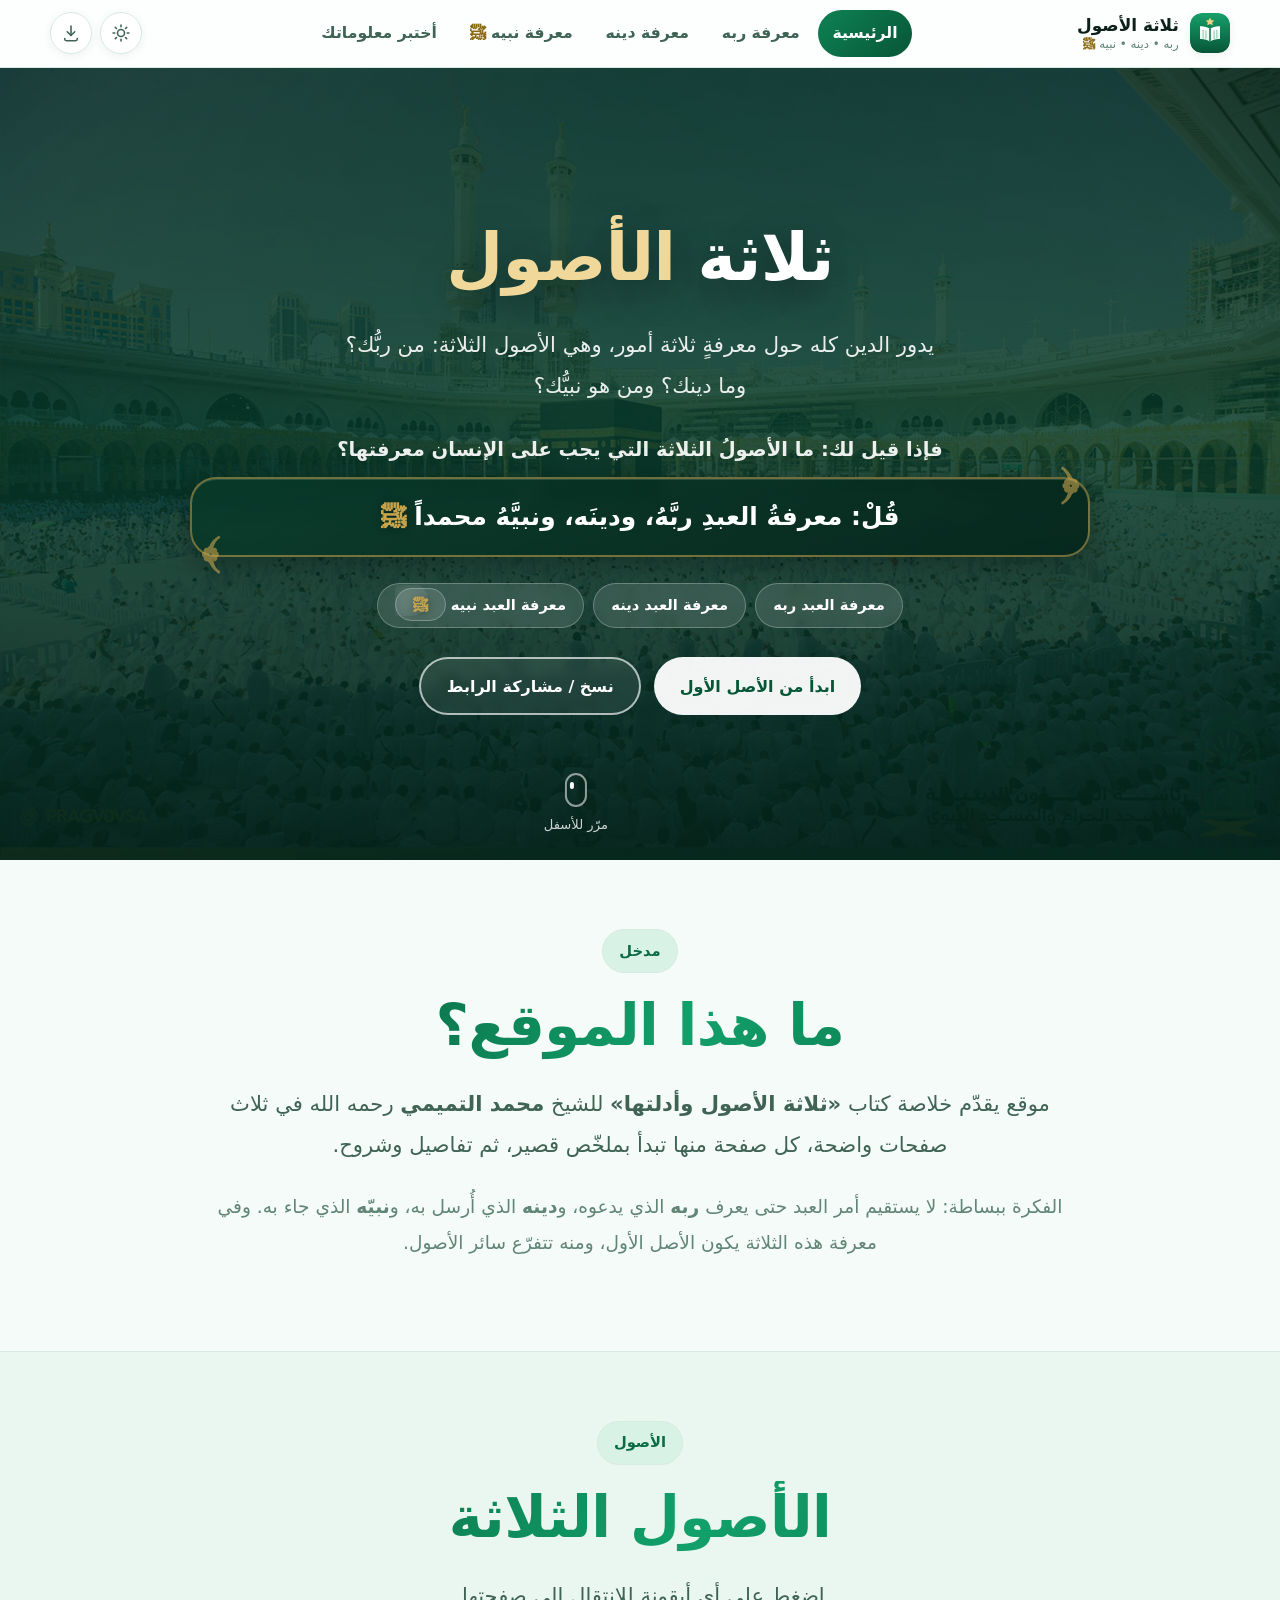
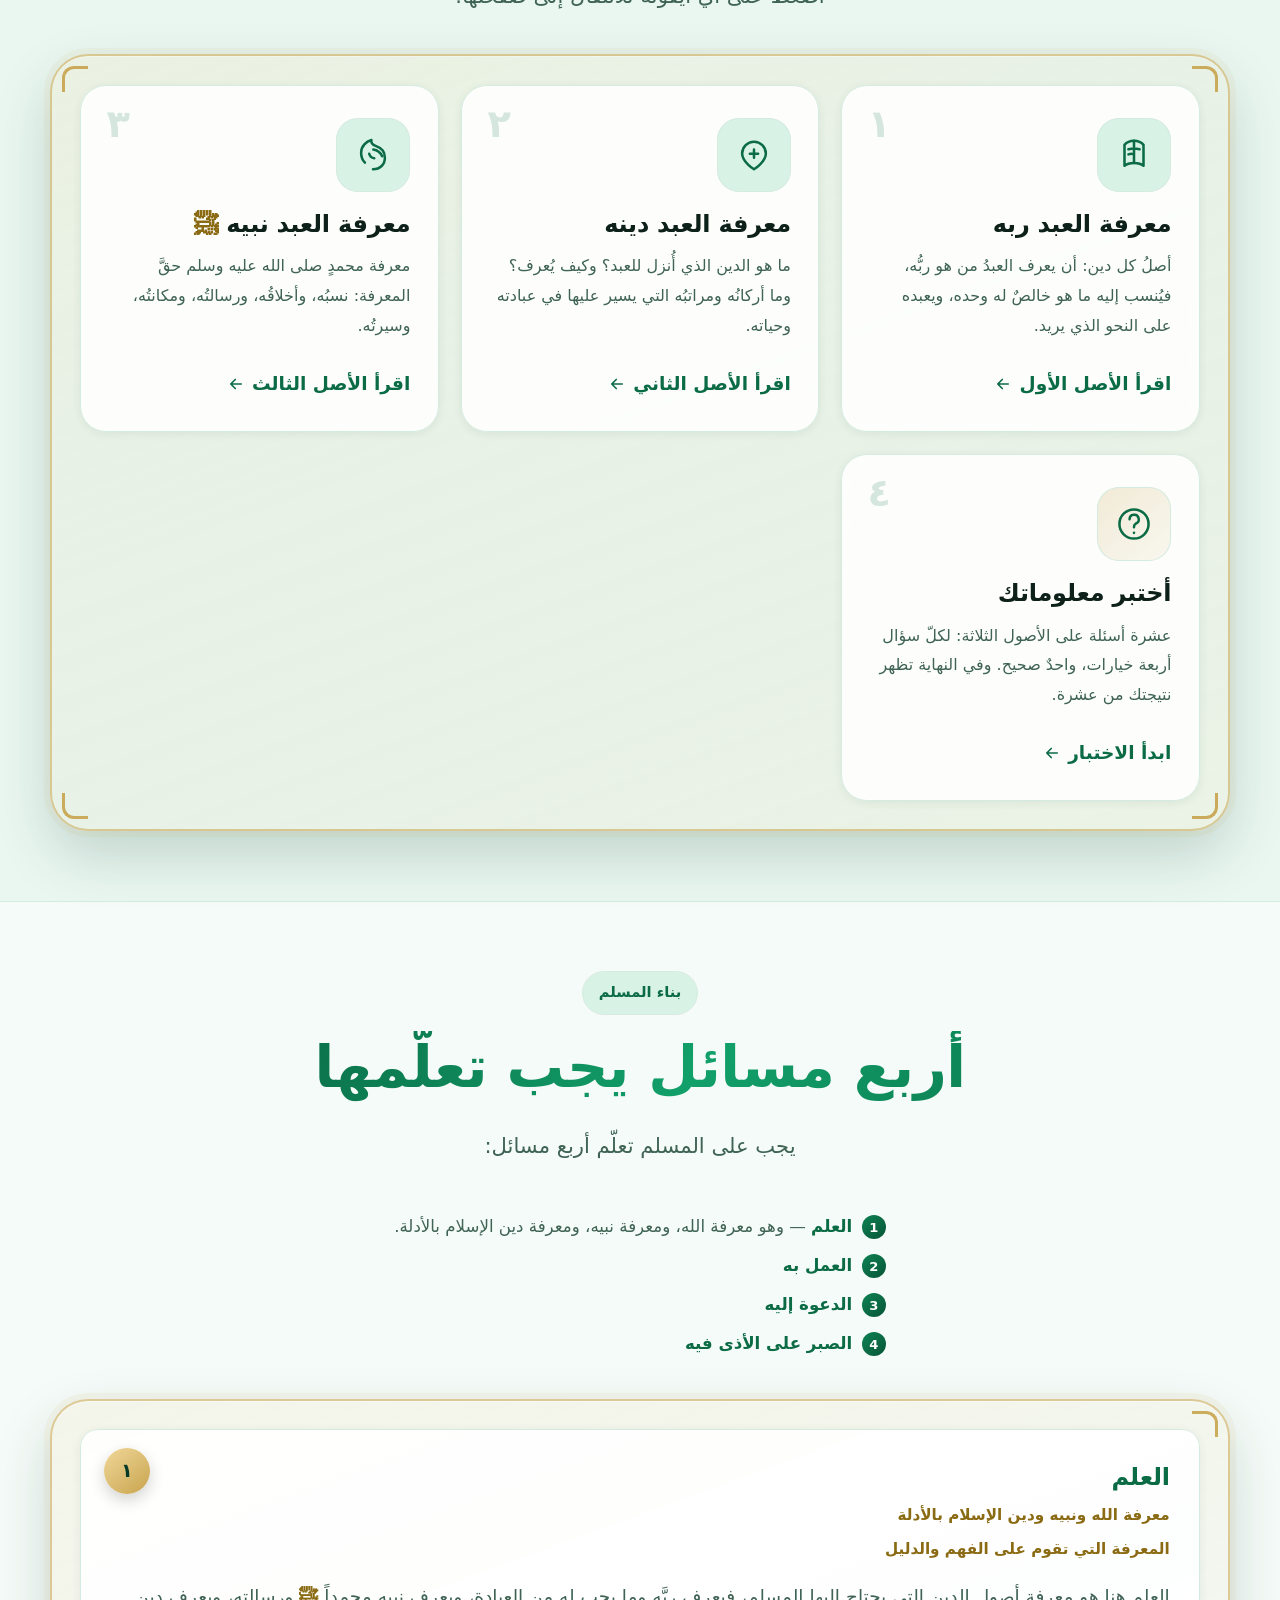
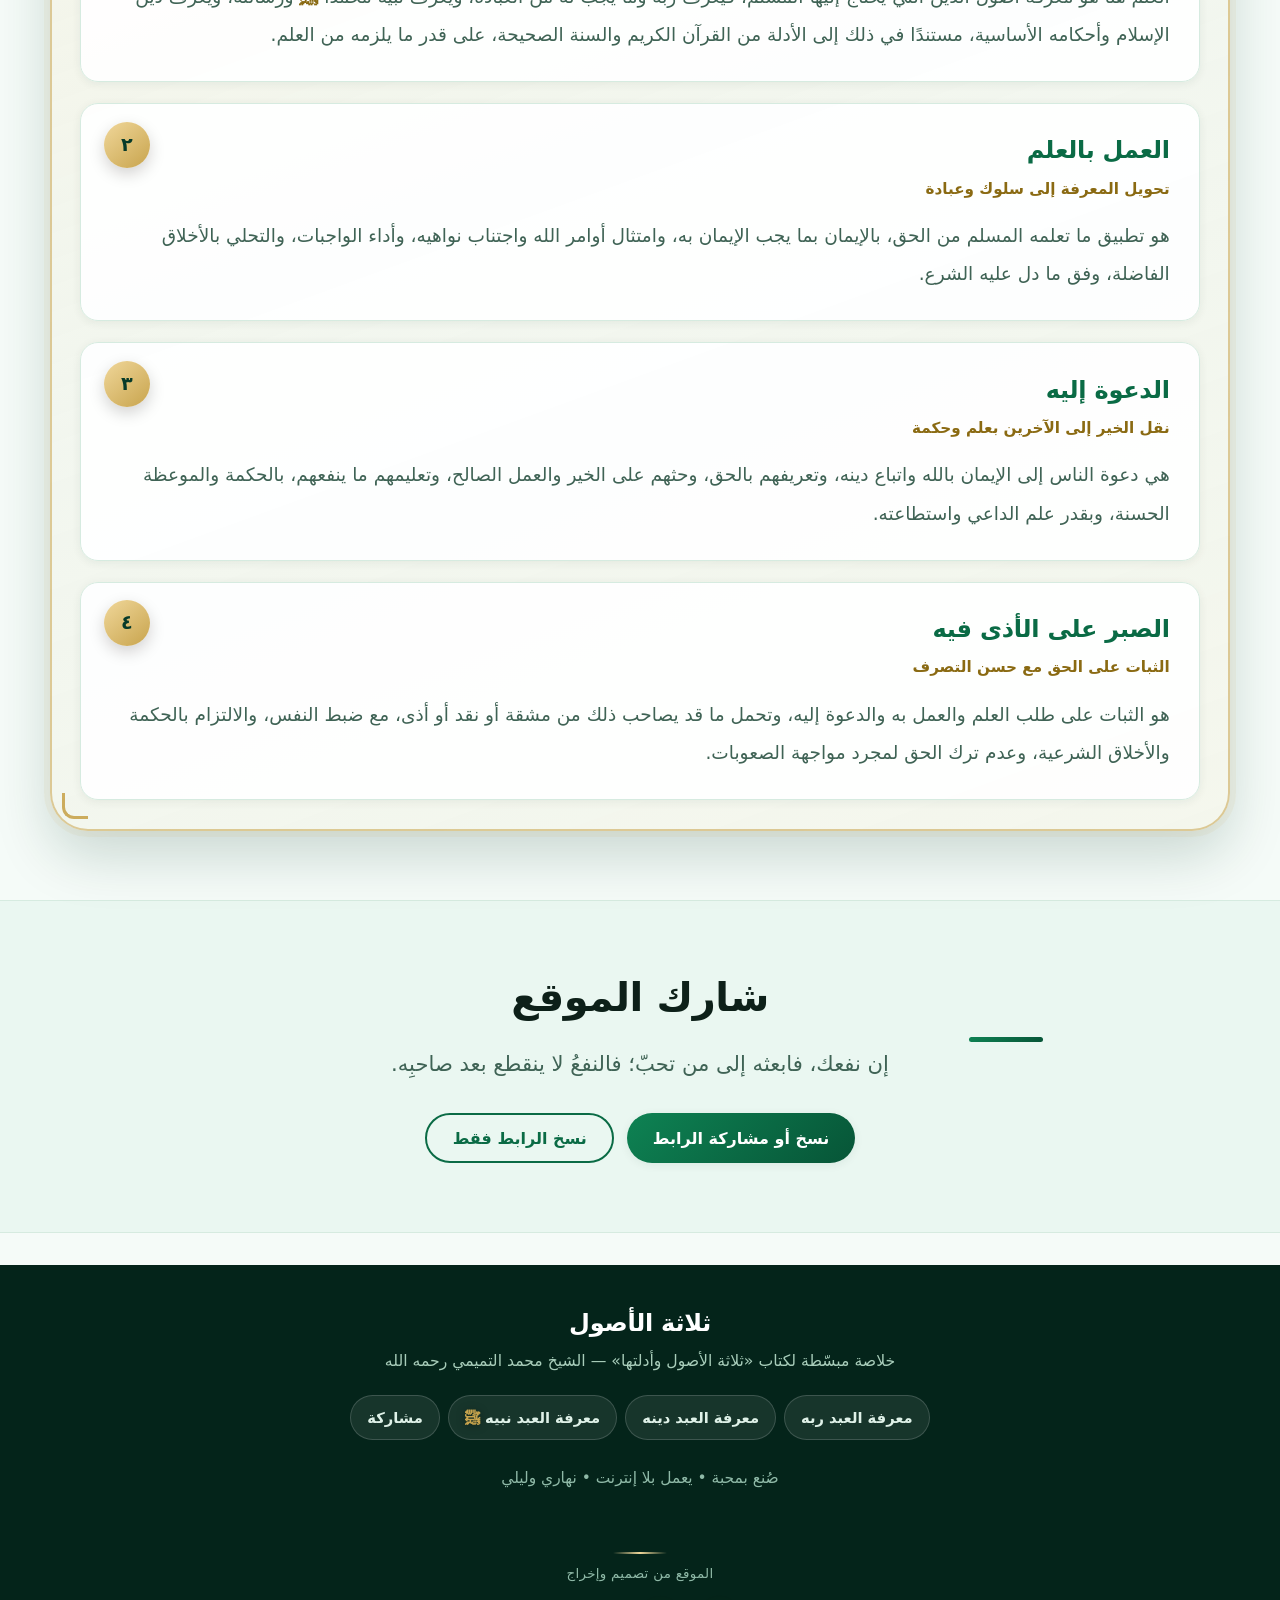
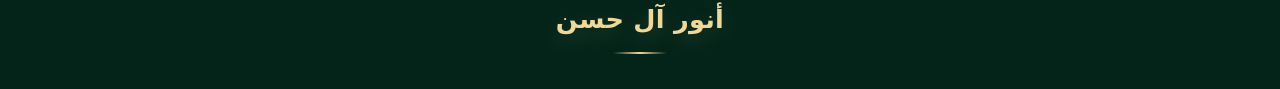
==== commit 6f328003: "تسمية الجواب بالنص الأبيض واستخدام رمز ﷺ" ====
--- a/index.html
+++ b/index.html
@@ -71,7 +71,7 @@
       فإذا قيل لك: ما الأصولُ الثلاثة التي يجب على الإنسان معرفتها؟
     </p>
     <p class="hero-answer">
-      قُلْ: معرفةُ العبدِ ربَّهُ، ودينَه، ونبيَّهُ محمداً صلى الله عليه وسلم.
+      قُلْ: معرفةُ العبدِ ربَّهُ، ودينَه، ونبيَّهُ محمداً <span class="hz">ﷺ</span>
     </p>
 
     <div class="hero-badges">
--- a/assets/css/styles.css
+++ b/assets/css/styles.css
@@ -316,47 +316,41 @@
   font-size: clamp(1.14rem, 1rem + .85vw, 1.55rem);
   font-weight: 800;
   line-height: 1.85;
-  /* ذهبي غامق */
-  color: var(--gold-deep, #8a6a12);
+  /* نص أبيض */
+  color: #ffffff;
   padding: .95rem 1.6rem;
   border-radius: var(--r-lg);
-  background: linear-gradient(150deg, rgba(255, 250, 235, .96) 0%, rgba(250, 240, 214, .94) 100%);
-  border: 2px solid rgba(140, 106, 18, .38);
+  background: linear-gradient(150deg, rgba(8, 58, 41, .82) 0%, rgba(4, 36, 26, .88) 100%);
+  border: 2px solid rgba(200, 164, 77, .55);
   box-shadow:
-    inset 0 1px 0 rgba(255, 255, 255, .85),
-    0 10px 30px rgba(0, 0, 0, .22);
+    inset 0 1px 0 rgba(255, 255, 255, .14),
+    0 10px 30px rgba(0, 0, 0, .3);
+  backdrop-filter: blur(8px);
   position: relative;
   transition: transform var(--t), box-shadow var(--t), border-color var(--t);
 }
+.hero-answer .hz { color: var(--gold-soft, #f0d79a); }
 [data-theme="dark"] .hero-answer {
-  color: var(--gold-deep, #c9a227);
-  background: linear-gradient(150deg, rgba(12, 36, 26, .96) 0%, rgba(8, 26, 19, .94) 100%);
+  color: #ffffff;
+  background: linear-gradient(150deg, rgba(4, 30, 22, .92) 0%, rgba(3, 20, 15, .94) 100%);
   border-color: rgba(200, 164, 77, .45);
-  box-shadow:
-    inset 0 1px 0 rgba(255, 255, 255, .06),
-    0 10px 30px rgba(0, 0, 0, .45);
 }
 .hero-answer:hover {
   transform: translateY(-4px);
-  border-color: rgba(140, 106, 18, .6);
+  border-color: rgba(240, 215, 154, .8);
   box-shadow:
-    inset 0 1px 0 rgba(255, 255, 255, .85),
-    0 16px 40px rgba(0, 0, 0, .28);
-}
-[data-theme="dark"] .hero-answer:hover {
-  border-color: rgba(200, 164, 77, .75);
-  box-shadow:
-    inset 0 1px 0 rgba(255, 255, 255, .06),
-    0 16px 40px rgba(0, 0, 0, .55);
-}
+    inset 0 1px 0 rgba(255, 255, 255, .2),
+    0 16px 40px rgba(0, 0, 0, .38);
+}
+[data-theme="dark"] .hero-answer:hover { border-color: rgba(240, 215, 154, .75); }
 .hero-answer::before {
   content: "﴿";
   position: absolute;
   inset-block-start: -.42em;
   inset-inline-start: .55rem;
   font-size: 2.6rem;
-  color: var(--gold-deep, #a8861f);
-  opacity: .45;
+  color: var(--gold, #c8a44d);
+  opacity: .6;
   line-height: 1;
   pointer-events: none;
   transition: opacity var(--t);
@@ -367,8 +361,8 @@
   inset-block-end: -.42em;
   inset-inline-end: .55rem;
   font-size: 2.6rem;
-  color: var(--gold-deep, #a8861f);
-  opacity: .45;
+  color: var(--gold, #c8a44d);
+  opacity: .6;
   line-height: 1;
   pointer-events: none;
   transition: opacity var(--t);
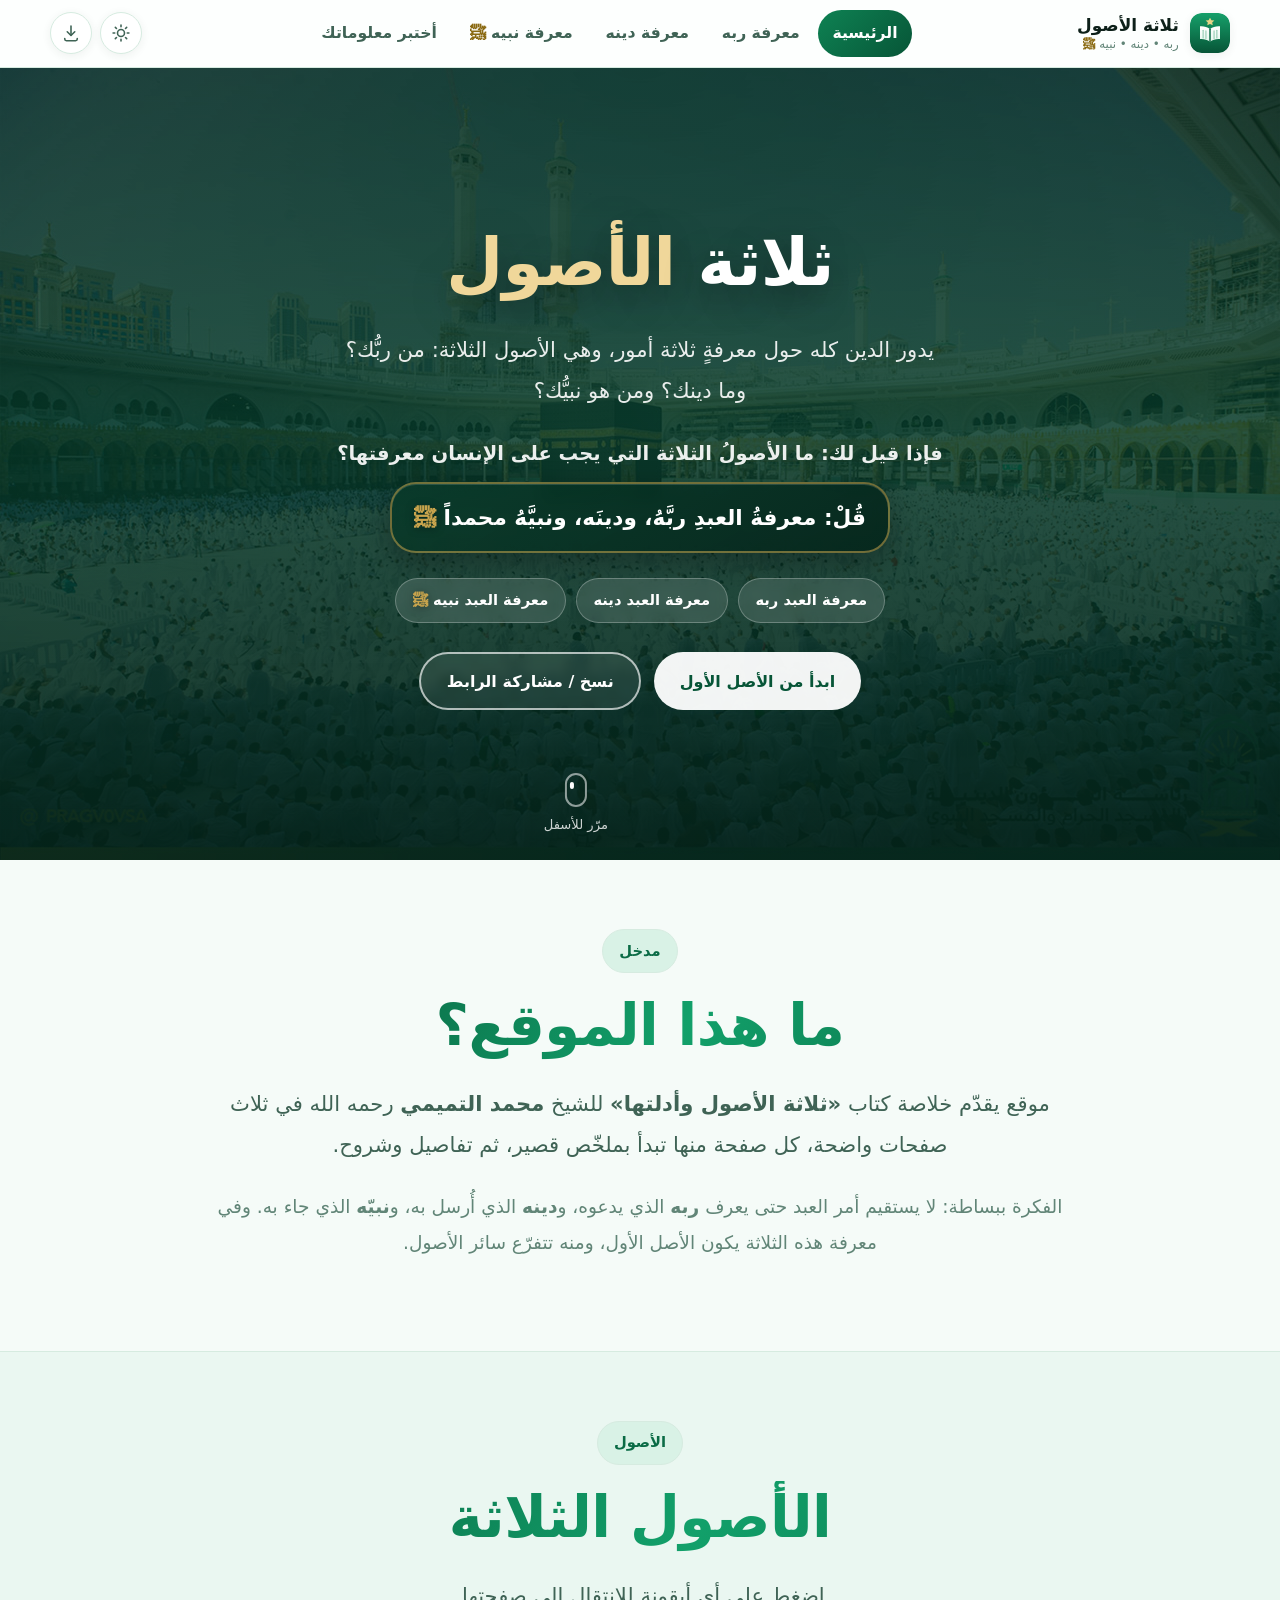
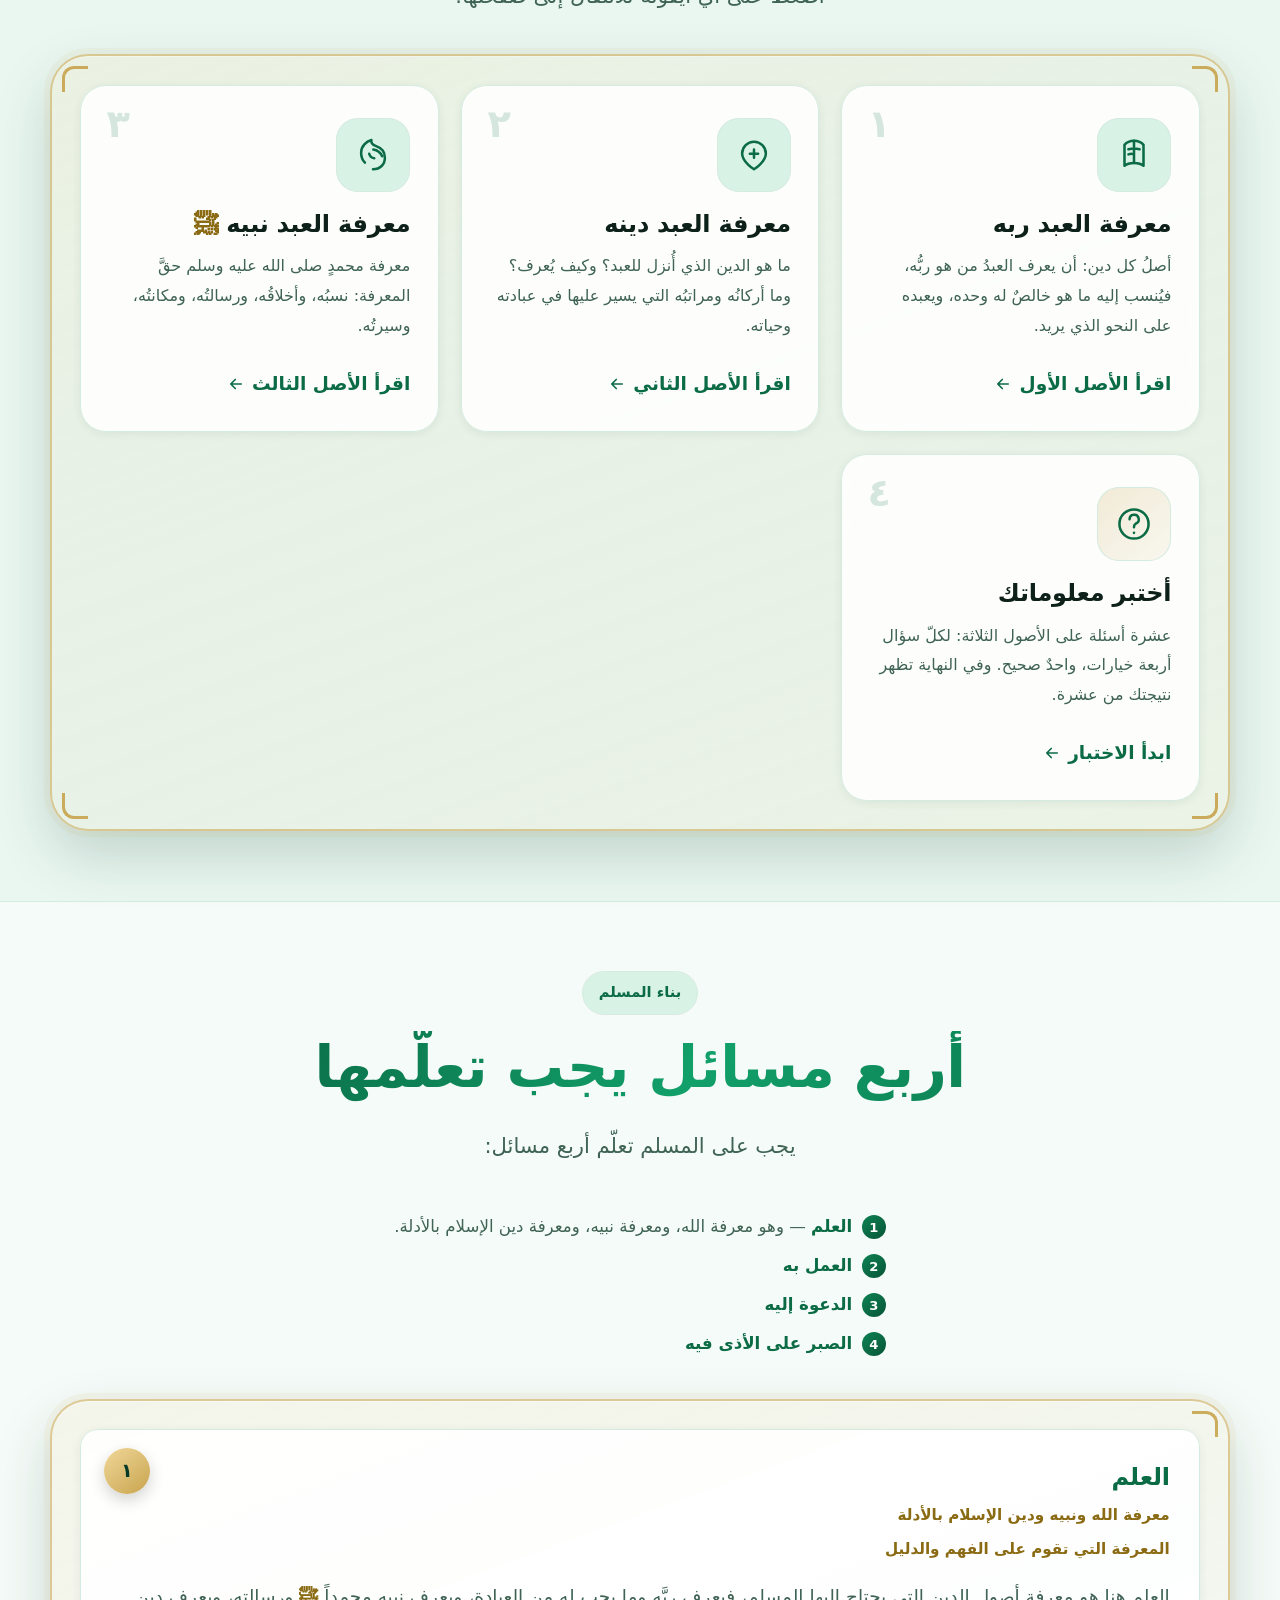
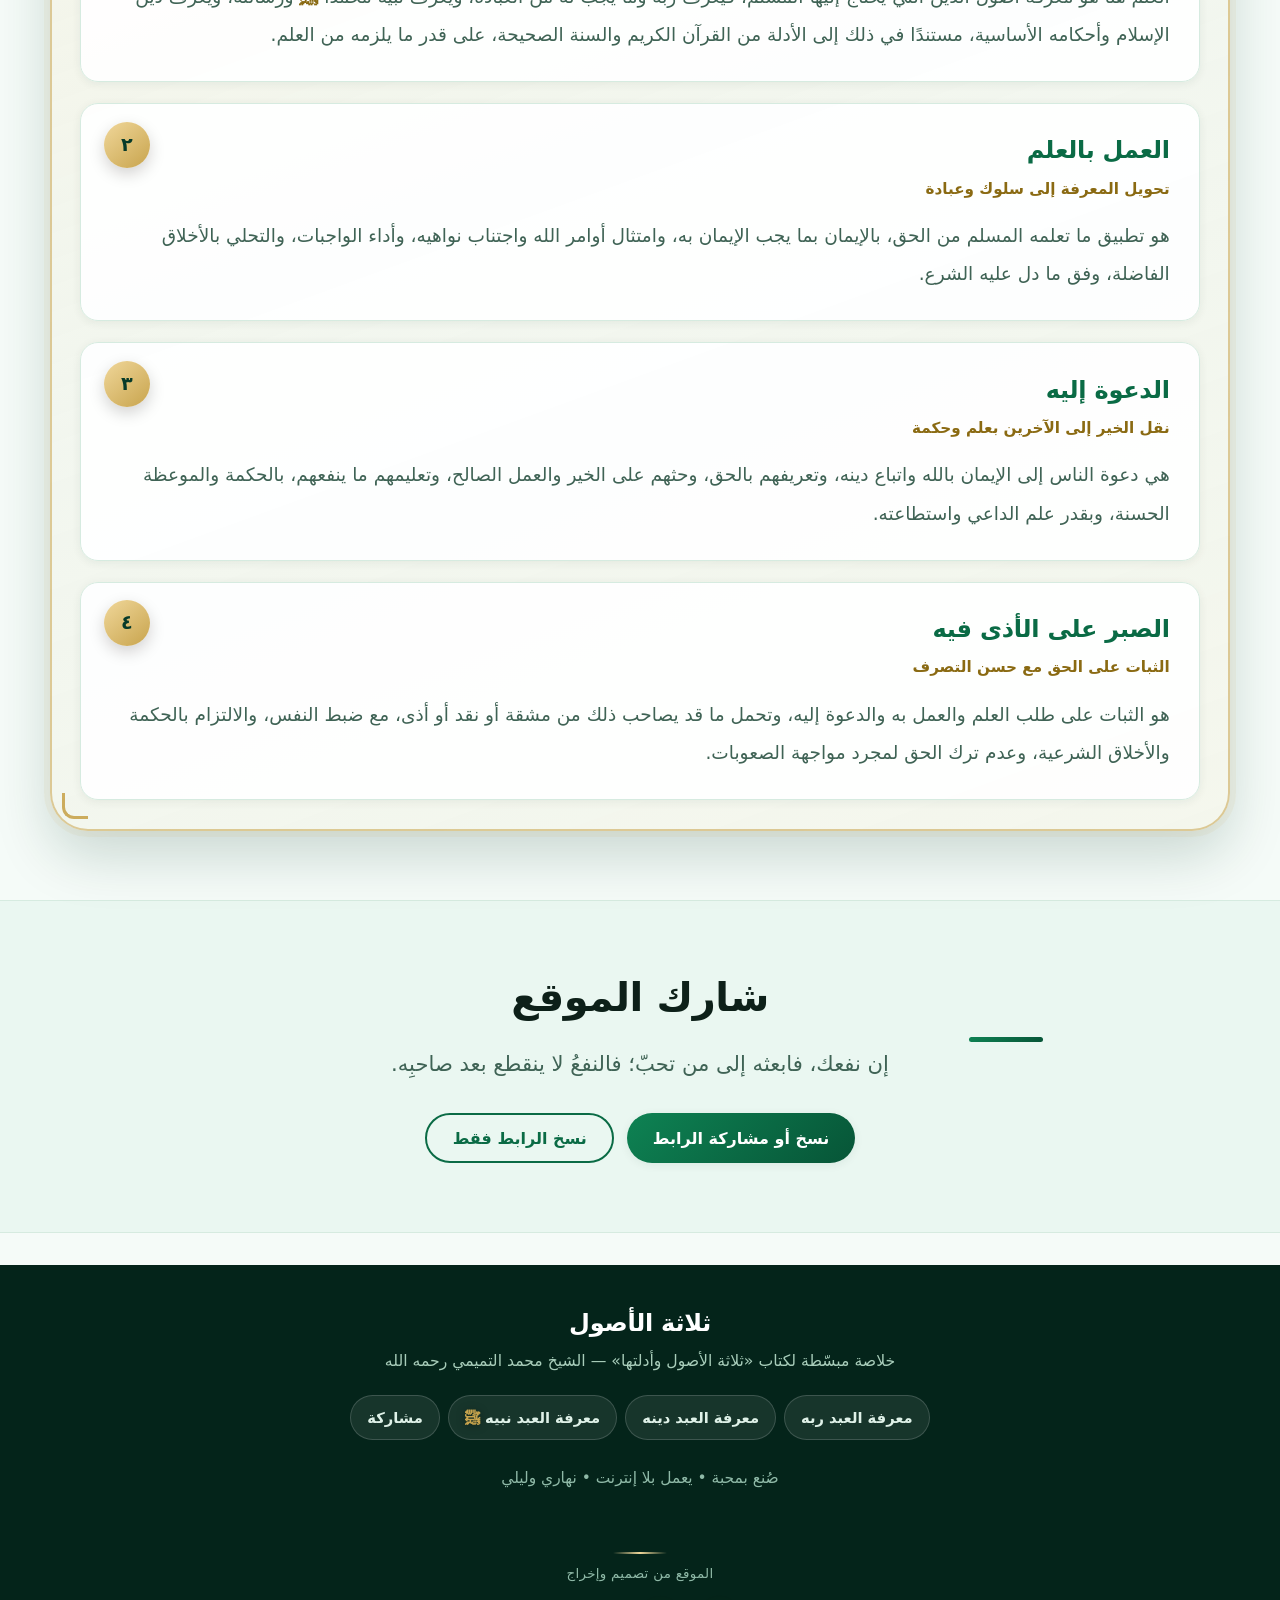
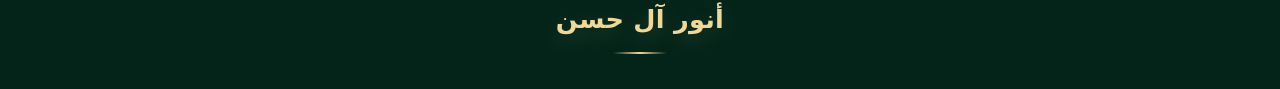
==== commit 2bcbed37: "إصلاح عرض رمز ﷺ على الجوال: منع انفصاله عن الكلمة وإزالة الدائرة في الشارات" ====
--- a/index.html
+++ b/index.html
@@ -71,7 +71,7 @@
       فإذا قيل لك: ما الأصولُ الثلاثة التي يجب على الإنسان معرفتها؟
     </p>
     <p class="hero-answer">
-      قُلْ: معرفةُ العبدِ ربَّهُ، ودينَه، ونبيَّهُ محمداً <span class="hz">ﷺ</span>
+      قُلْ: معرفةُ العبدِ ربَّهُ، ودينَه، ونبيَّهُ <span class="nw">محمداً <span class="hz">ﷺ</span></span>
     </p>
 
     <div class="hero-badges">
--- a/assets/css/styles.css
+++ b/assets/css/styles.css
@@ -310,15 +310,16 @@
   line-height: 1.9;
 }
 .hero-answer {
+  /* يناسب حجم الكتابة تماماً */
+  width: fit-content;
+  max-width: 100%;
   margin: 0 auto;
-  max-width: 56ch;
   font-family: var(--font-display);
-  font-size: clamp(1.14rem, 1rem + .85vw, 1.55rem);
+  font-size: clamp(1.05rem, .95rem + .6vw, 1.35rem);
   font-weight: 800;
-  line-height: 1.85;
-  /* نص أبيض */
+  line-height: 1.9;
   color: #ffffff;
-  padding: .95rem 1.6rem;
+  padding: .8rem 1.4rem;
   border-radius: var(--r-lg);
   background: linear-gradient(150deg, rgba(8, 58, 41, .82) 0%, rgba(4, 36, 26, .88) 100%);
   border: 2px solid rgba(200, 164, 77, .55);
@@ -343,39 +344,16 @@
     0 16px 40px rgba(0, 0, 0, .38);
 }
 [data-theme="dark"] .hero-answer:hover { border-color: rgba(240, 215, 154, .75); }
-.hero-answer::before {
-  content: "﴿";
-  position: absolute;
-  inset-block-start: -.42em;
-  inset-inline-start: .55rem;
-  font-size: 2.6rem;
-  color: var(--gold, #c8a44d);
-  opacity: .6;
-  line-height: 1;
-  pointer-events: none;
-  transition: opacity var(--t);
-}
-.hero-answer::after {
-  content: "﴾";
-  position: absolute;
-  inset-block-end: -.42em;
-  inset-inline-end: .55rem;
-  font-size: 2.6rem;
-  color: var(--gold, #c8a44d);
-  opacity: .6;
-  line-height: 1;
-  pointer-events: none;
-  transition: opacity var(--t);
-}
-.hero-answer:hover::before,
-.hero-answer:hover::after { opacity: .8; }
-.hero-badges span {
+/* بدون أسهم في الطرفين — الإطار بسيط يناسب النص فقط */
+.hero-answer::before,
+.hero-answer::after { content: none; }
+.hero-badges > span {
   padding: .45rem 1.05rem; border-radius: var(--r-pill);
   background: rgba(255,255,255,.12); border: 1px solid rgba(255,255,255,.26);
   font-weight: 700; font-size: .92rem; backdrop-filter: blur(6px);
   transition: transform var(--t-fast), background-color var(--t-fast);
 }
-.hero-badges span:hover { transform: translateY(-3px); background: rgba(255,255,255,.22); }
+.hero-badges > span:hover { transform: translateY(-3px); background: rgba(255,255,255,.22); }
 .scroll-hint {
   position: absolute; inset-block-end: 1.4rem; inset-inline-start: 50%;
   transform: translateX(-50%);
@@ -720,6 +698,8 @@
   font-weight: 700;
   white-space: nowrap;
 }
+/* يمنع انفصال الكلمة عن رمز ﷺ عند ضيق الشاشة */
+.nw { white-space: nowrap; }
 /* خلفيات داكنة: نحتاج ذهبياً أفتح ليظهر */
 [data-theme="dark"] .hz,
 body.page .hz,
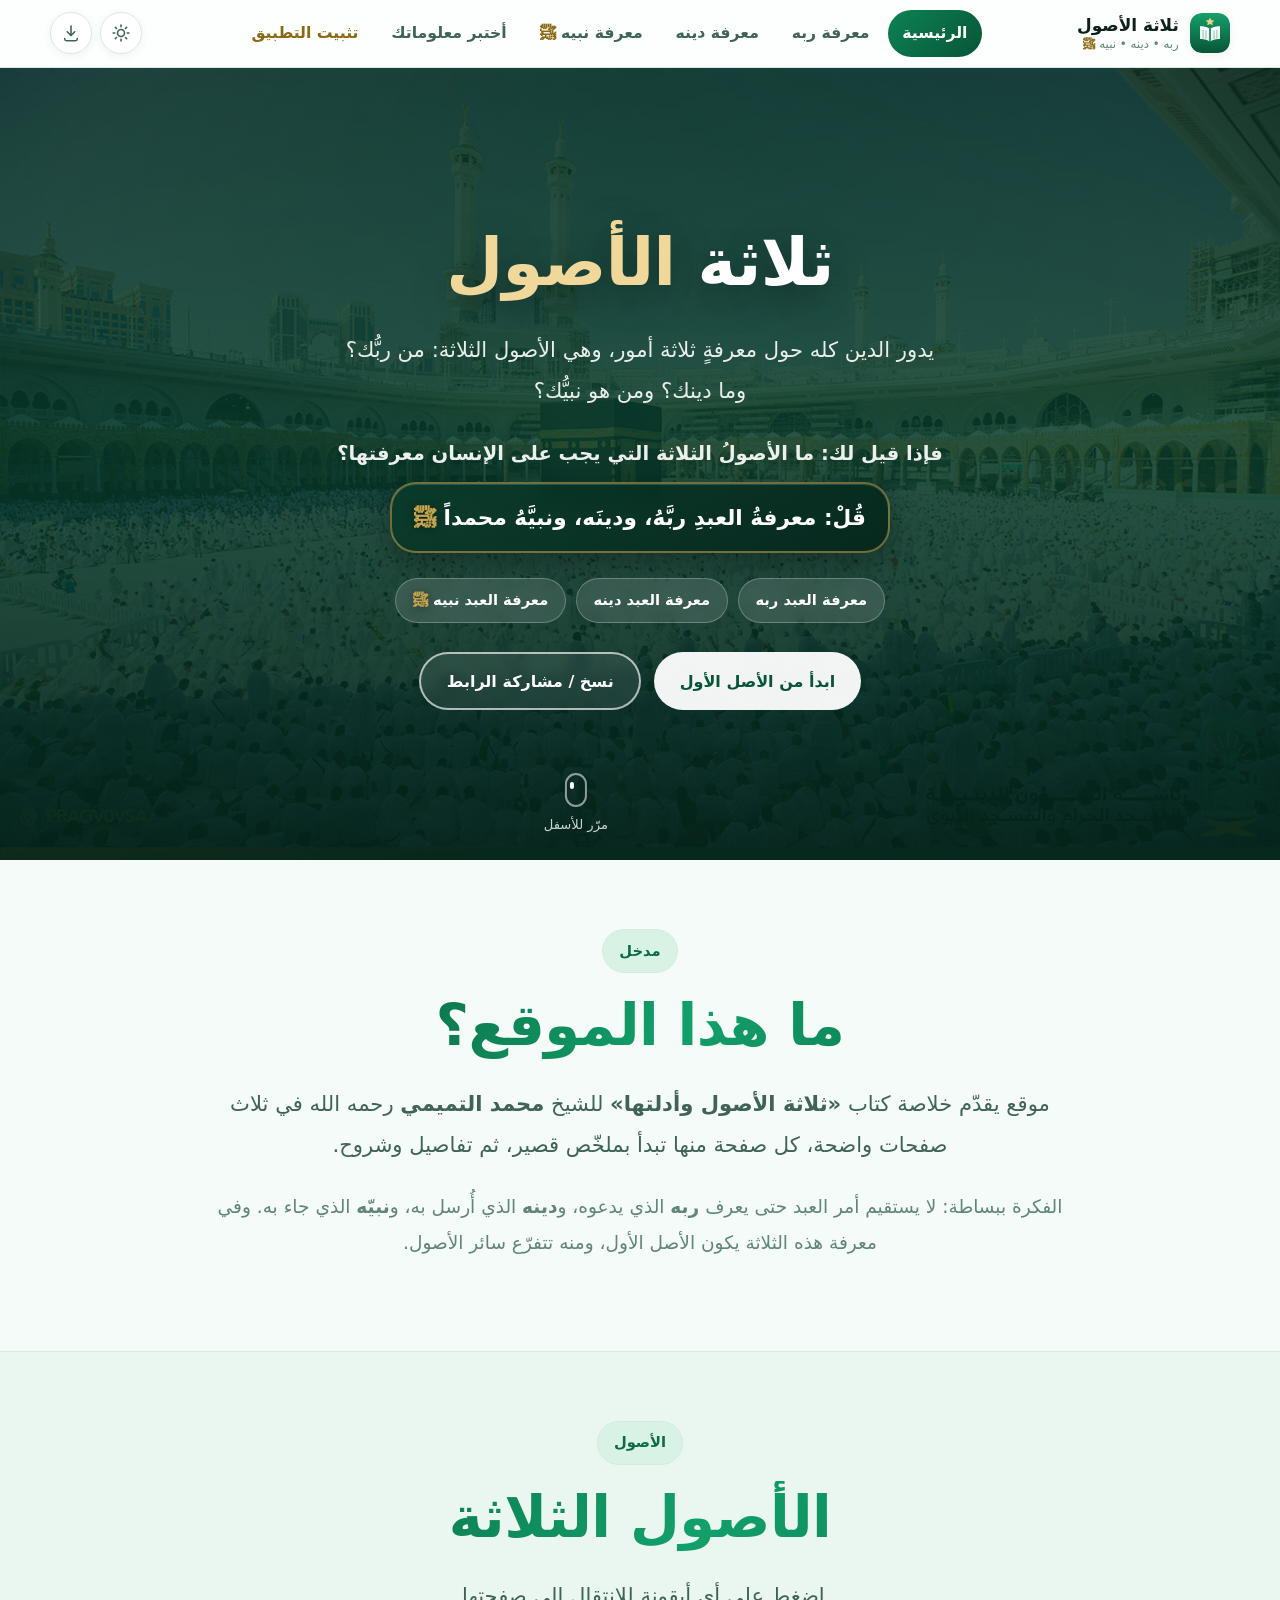
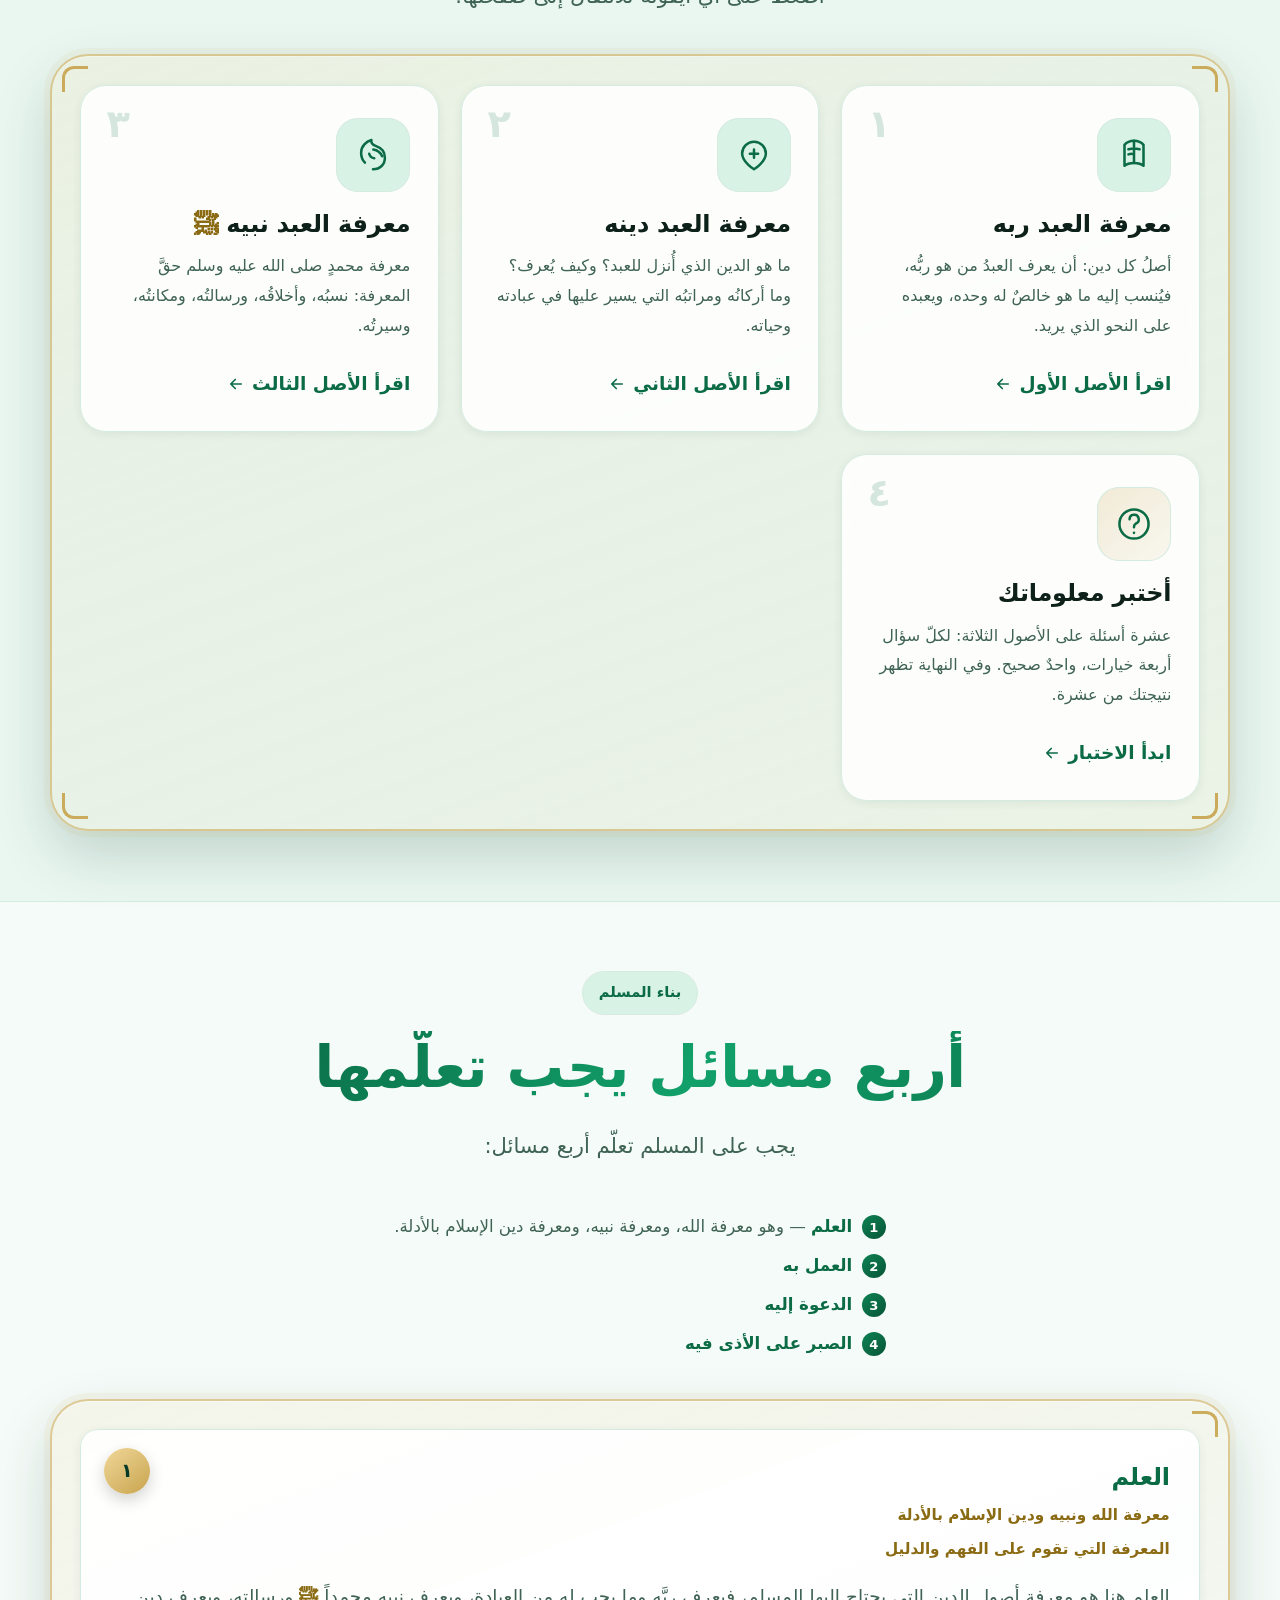
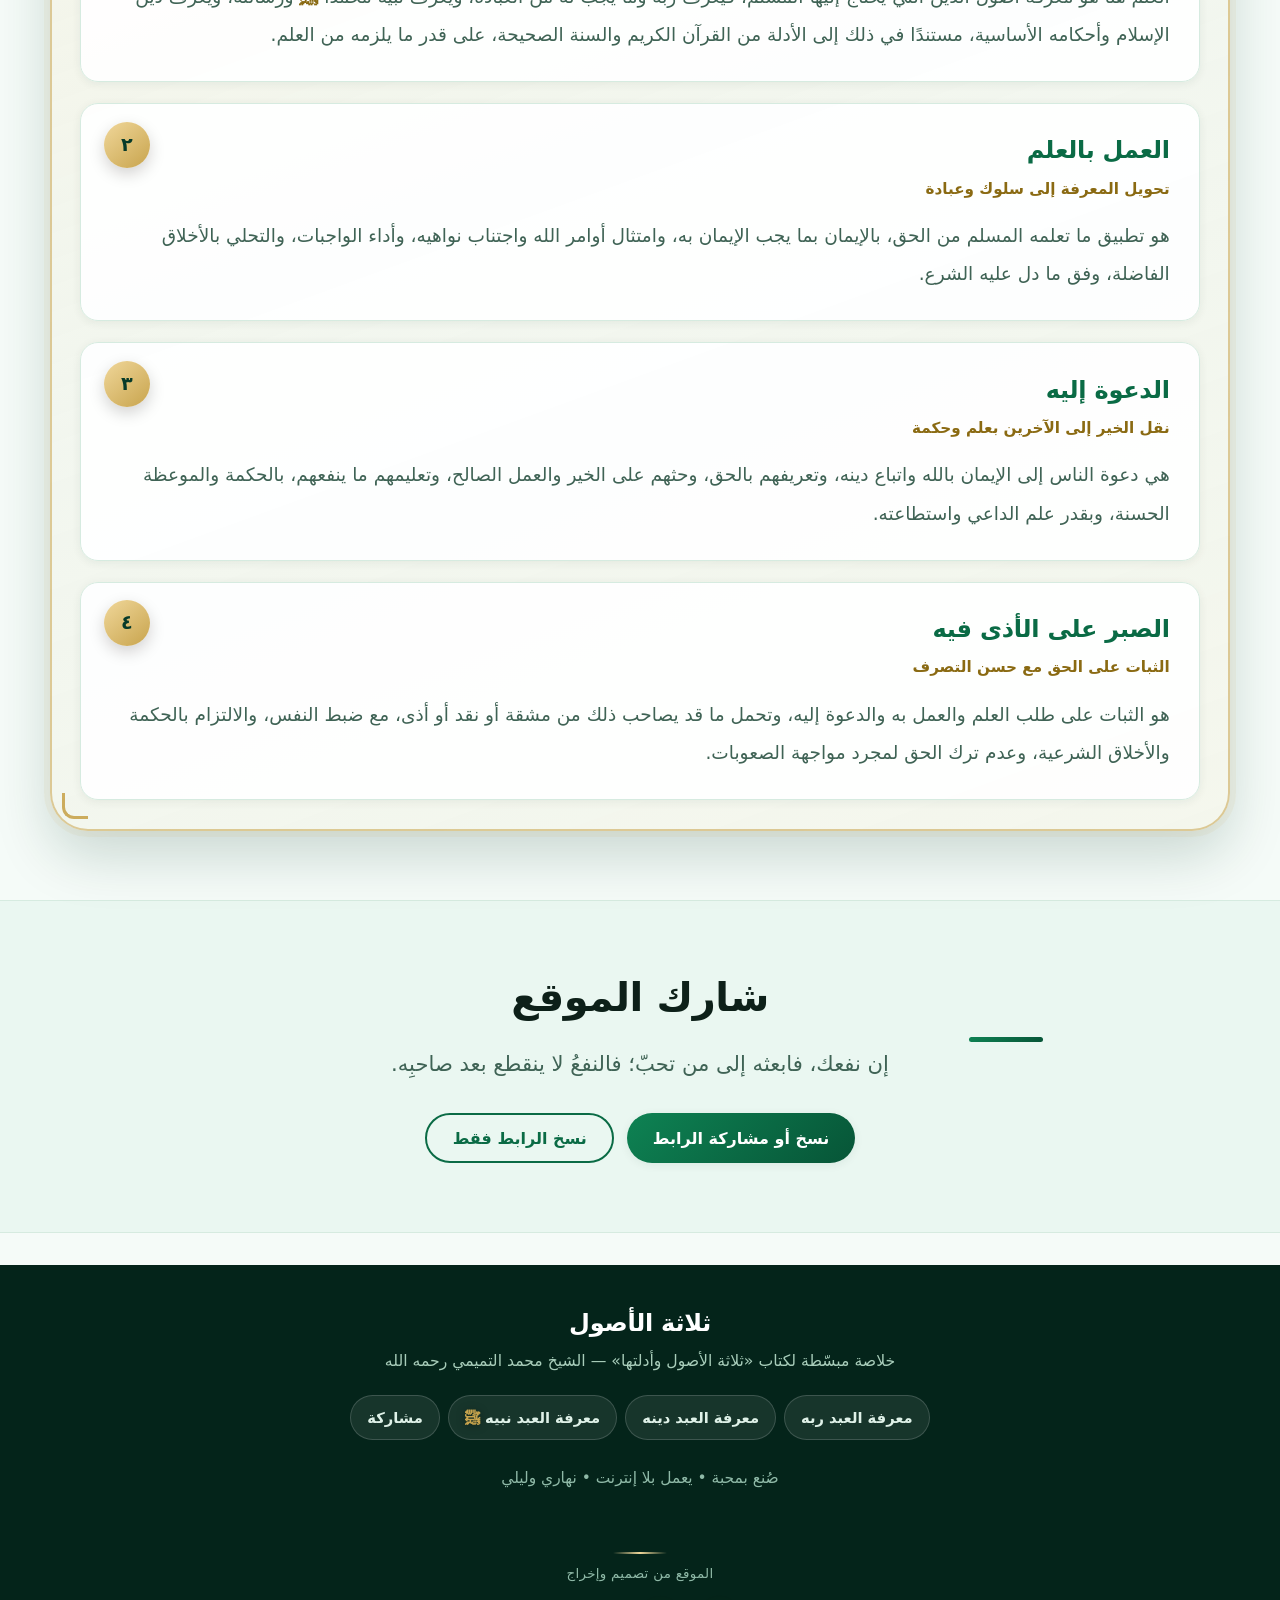
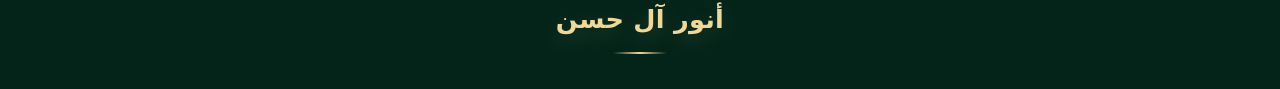
==== commit fb306913: "إضافة تثبيت التطبيق في القائمة الرئيسية + مسار موحد + تنبيه احتياطي" ====
--- a/index.html
+++ b/index.html
@@ -8,7 +8,7 @@
 <meta name="theme-color" content="#0e8253">
 <link rel="icon" href="assets/img/favicon-32.png" sizes="32x32" type="image/png">
 <link rel="icon" href="assets/img/logo.svg" type="image/svg+xml">
-<link rel="manifest" href="manifest.webmanifest">
+<link rel="manifest" href="manifest.json">
 <link rel="apple-touch-icon" href="assets/img/icon-180.png">
 <meta name="mobile-web-app-capable" content="yes">
 <meta name="apple-mobile-web-app-capable" content="yes">
@@ -37,6 +37,7 @@
       <a href="asl-2.html">معرفة دينه</a>
       <a href="asl-3.html">معرفة نبيه <span class="hz">ﷺ</span></a>
       <a href="quiz.html">أختبر معلوماتك</a>
+      <a href="#" id="installNavLink" class="nav-install">تثبيت التطبيق</a>
     </nav>
 
     <div class="header-tools">
--- a/assets/css/styles.css
+++ b/assets/css/styles.css
@@ -240,6 +240,13 @@
 }
 .nav a:hover { background: var(--accent-soft); color: var(--accent); transform: translateY(-1px); }
 .nav a[aria-current="page"] { background: var(--grad-brand); color: var(--on-accent); }
+/* رابط التثبيت في القائمة — مميّز بالذهبي */
+.nav a.nav-install { color: var(--gold-deep, #8a6a12); font-weight: 800; }
+.nav a.nav-install:hover { background: rgba(200, 164, 77, .18); color: var(--gold-deep, #8a6a12); }
+[data-theme="dark"] .nav a.nav-install,
+body.page .nav a.nav-install { color: var(--gold, #c8a44d); }
+[data-theme="dark"] .nav a.nav-install:hover,
+body.page .nav a.nav-install:hover { background: rgba(200, 164, 77, .16); color: var(--gold-soft, #f0d79a); }
 
 .header-tools { display: flex; align-items: center; gap: .5rem; }
 
@@ -252,6 +259,8 @@
 }
 .icon-btn:hover { transform: translateY(-2px) rotate(-8deg); color: var(--accent); border-color: var(--accent); }
 .icon-btn svg { width: 20px; height: 20px; fill: none; stroke: currentColor; stroke-width: 1.9; stroke-linecap: round; stroke-linejoin: round; }
+/* hidden يجب أن يُخفي الزر فعلاً رغم display:grid */
+.icon-btn[hidden] { display: none; }
 .theme-toggle .moon { display: none; }
 [data-theme="dark"] .theme-toggle .sun { display: none; }
 [data-theme="dark"] .theme-toggle .moon { display: block; }
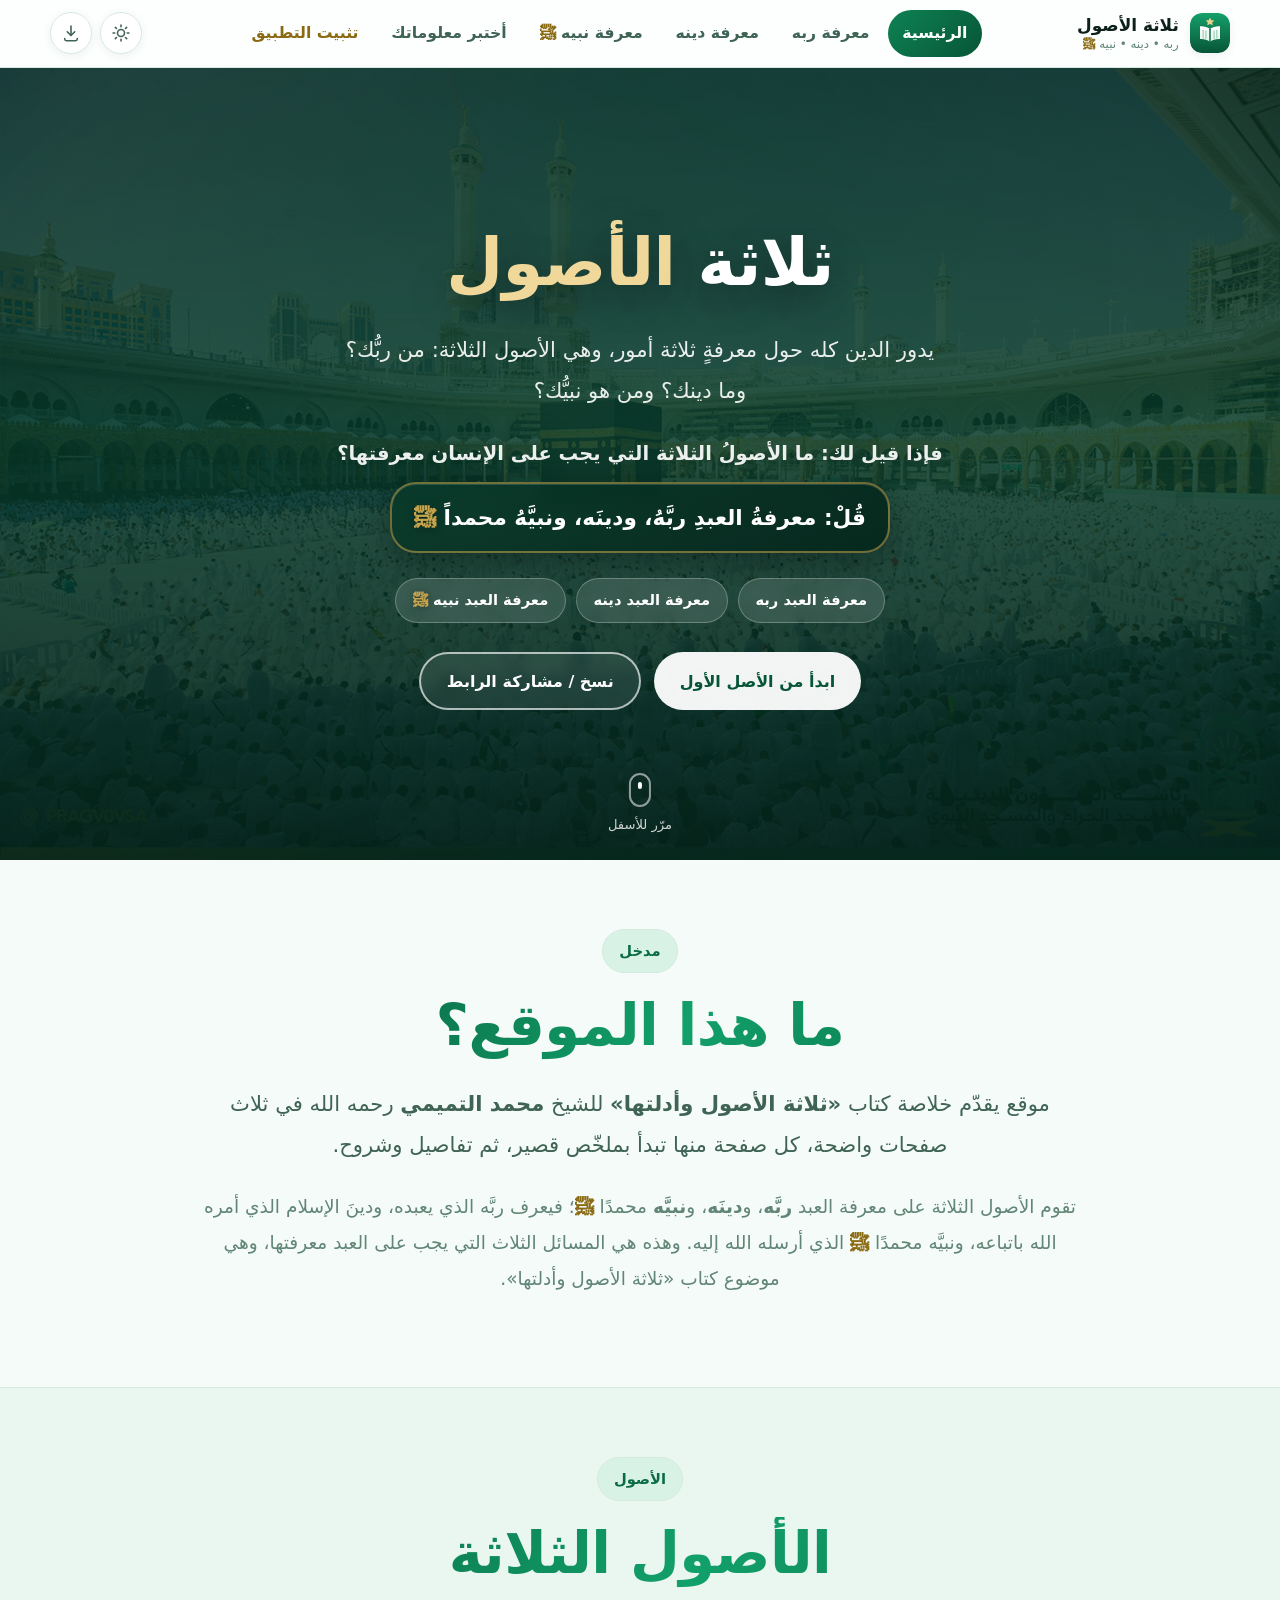
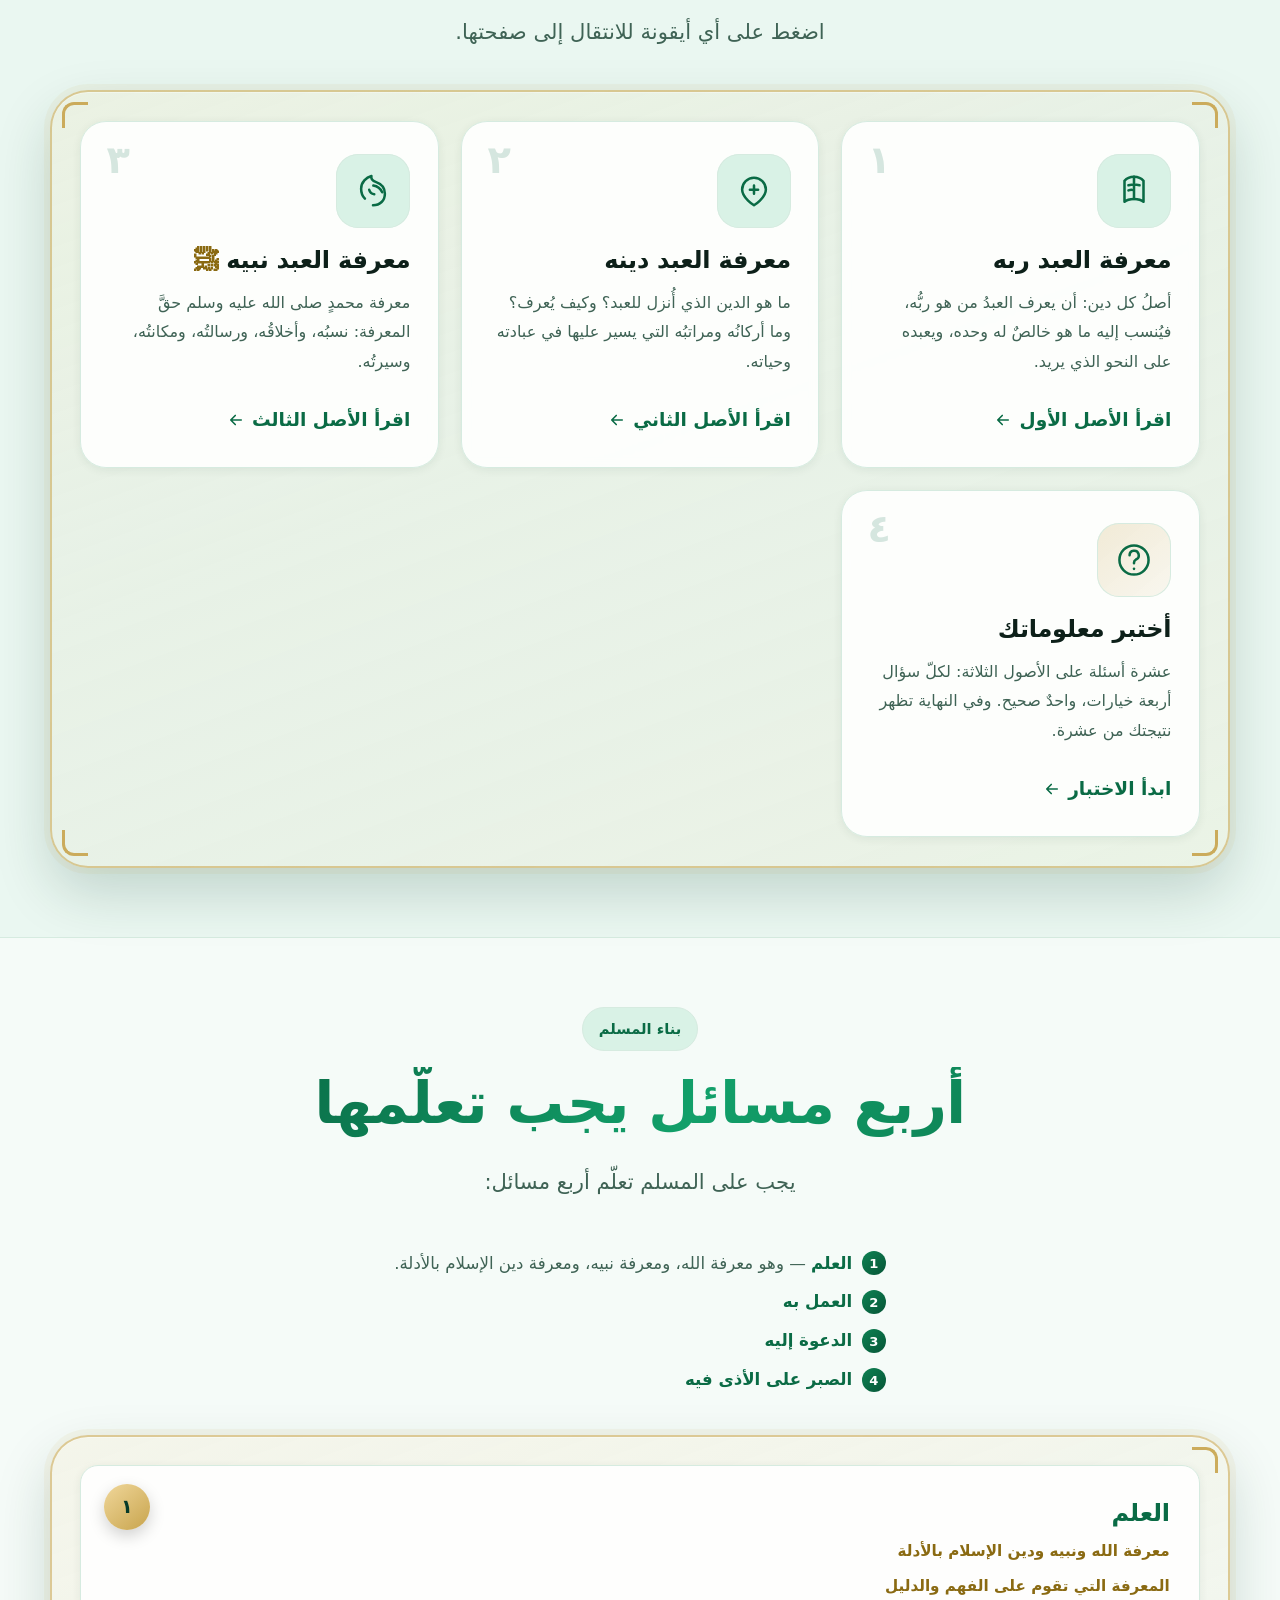
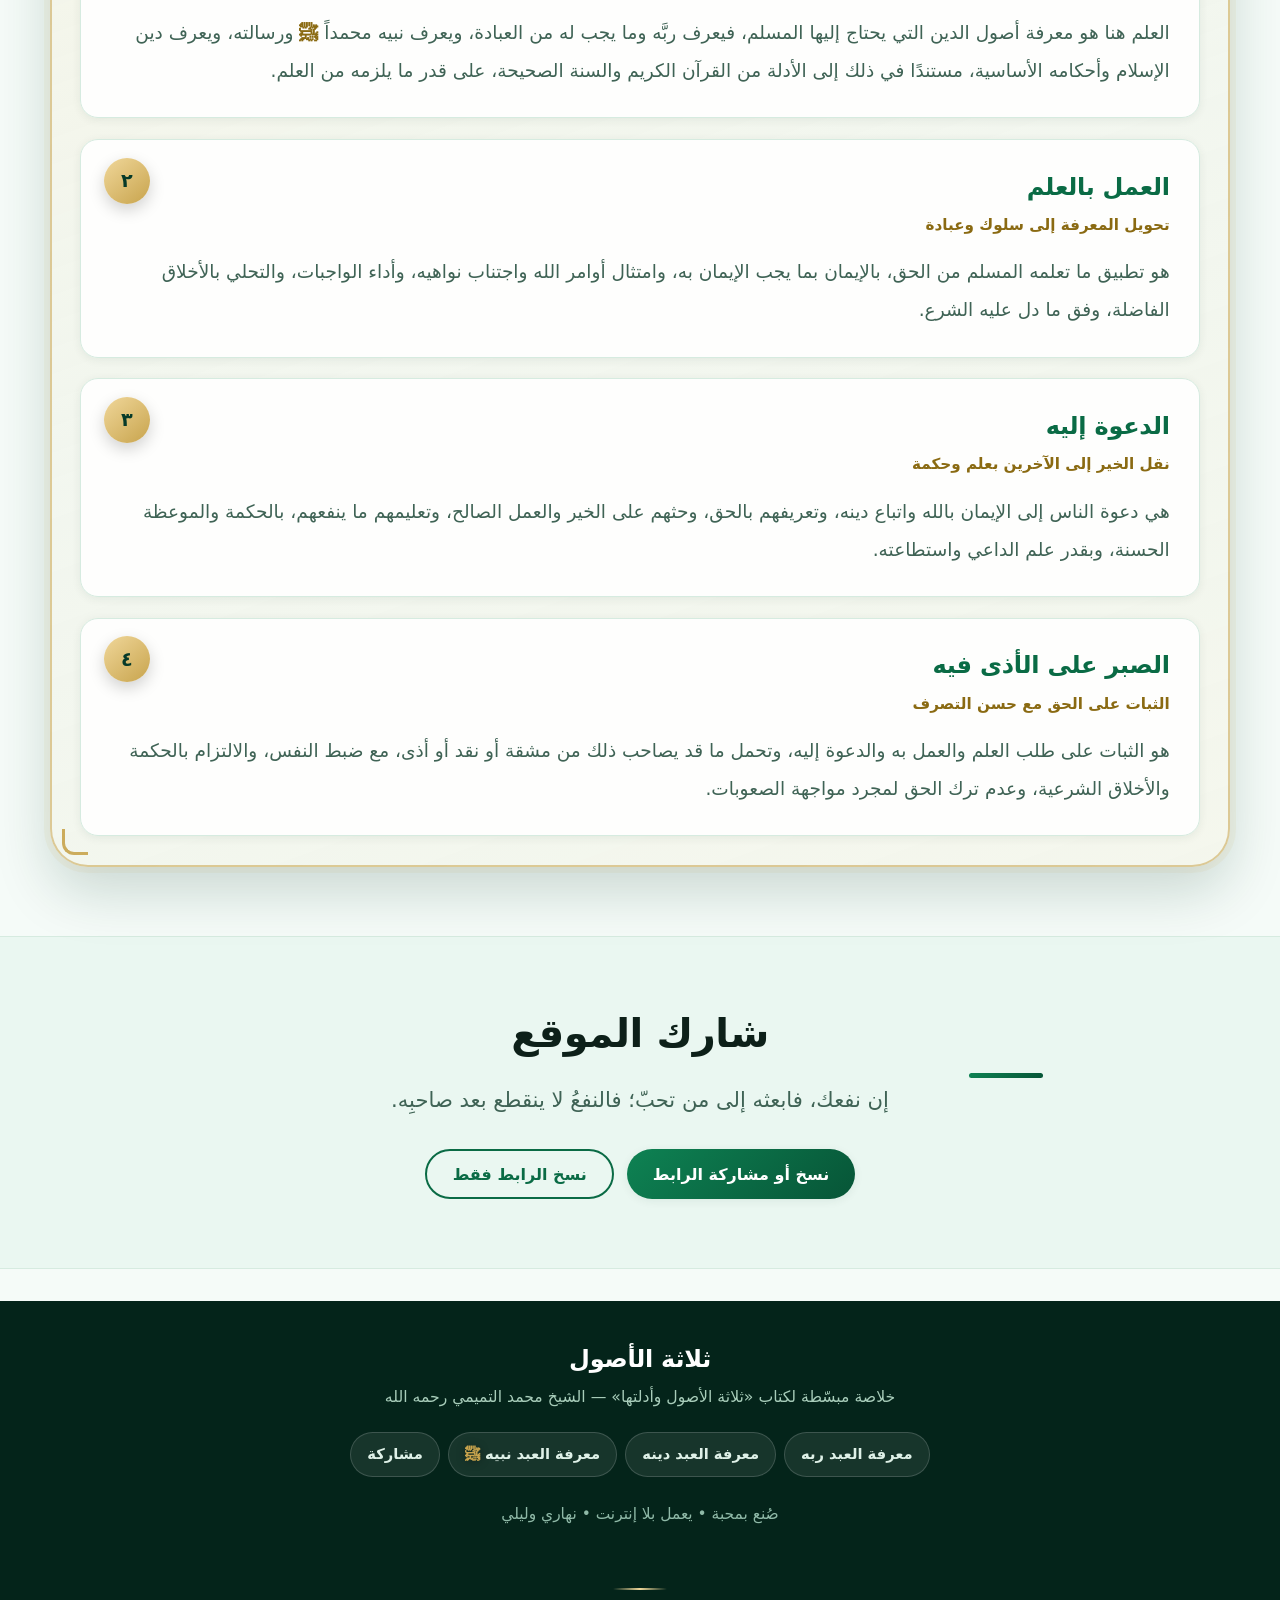
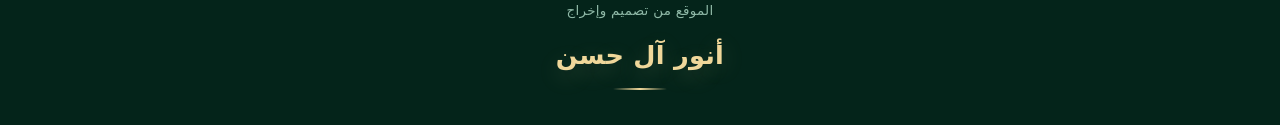
==== commit 72e28ee3: "الرئيسية: استبدال فقرة الفكرة ببساطة بنص الأصول الثلاثة المعتمد" ====
--- a/index.html
+++ b/index.html
@@ -100,8 +100,9 @@
       في ثلاث صفحات واضحة، كل صفحة منها تبدأ بملخّص قصير، ثم تفاصيل وشروح.
     </p>
     <p class="muted">
-      الفكرة ببساطة: لا يستقيم أمر العبد حتى يعرف <b>ربه</b> الذي يدعوه، و<b>دينه</b> الذي أُرسل به،
-      و<b>نبيّه</b> الذي جاء به. وفي معرفة هذه الثلاثة يكون الأصل الأول، ومنه تتفرّع سائر الأصول.
+      تقوم الأصول الثلاثة على معرفة العبد <b>ربَّه</b>، و<b>دينَه</b>، و<b>نبيَّه</b> <span class="nw">محمدًا <span class="hz">ﷺ</span></span>؛
+      فيعرف ربَّه الذي يعبده، ودينَ الإسلام الذي أمره الله باتباعه، ونبيَّه <span class="nw">محمدًا <span class="hz">ﷺ</span></span> الذي أرسله الله إليه.
+      وهذه هي المسائل الثلاث التي يجب على العبد معرفتها، وهي موضوع كتاب «ثلاثة الأصول وأدلتها».
     </p>
   </div>
 </section>
--- a/assets/css/styles.css
+++ b/assets/css/styles.css
@@ -92,7 +92,10 @@
   background: var(--bg);
   overflow-x: hidden;
   min-height: 100vh;
-  animation: page-in .5s var(--ease) both;
+  /* backwards فقط: بعد انتهاء الحركة لا يبقى أي transform على body،
+     لأن بقاءه (both) يجعل body حاوية لت定位 العناصر الثابتة
+     فيُحسب top:50% من طول الصفحة بدل الشاشة */
+  animation: page-in .5s var(--ease) backwards;
   transition: background-color var(--t), color var(--t);
 }
 
@@ -364,7 +367,7 @@
 }
 .hero-badges > span:hover { transform: translateY(-3px); background: rgba(255,255,255,.22); }
 .scroll-hint {
-  position: absolute; inset-block-end: 1.4rem; inset-inline-start: 50%;
+  position: absolute; inset-block-end: 1.4rem; left: 50%;
   transform: translateX(-50%);
   color: rgba(255,255,255,.8); font-size: .82rem;
   display: grid; justify-items: center; gap: .3rem;
@@ -374,7 +377,7 @@
   position: relative;
 }
 .scroll-hint i::after {
-  content: ""; position: absolute; inset-inline-start: 50%; top: 7px;
+  content: ""; position: absolute; left: 50%; top: 7px;
   width: 4px; height: 7px; border-radius: 2px; background: #fff;
   transform: translateX(-50%); animation: dot 1.8s var(--ease) infinite;
 }
@@ -906,7 +909,8 @@
 
 /* ---------- 12ب. نافذة شرح التثبيت ---------- */
 .guide {
-  position: fixed; inset-block-start: 50%; inset-inline-start: 50%;
+  /* توسيط فيزيائي يعمل في RTL وLTR على حد سواء */
+  position: fixed; top: 50%; left: 50%;
   transform: translate(-50%, -50%);
   z-index: 99; width: min(420px, calc(100% - 2rem));
   padding: 1.8rem 1.7rem;
@@ -914,7 +918,12 @@
   background: var(--surface); color: var(--text);
   border: 2px solid rgba(200, 164, 77, .5);
   box-shadow: 0 30px 80px rgba(0, 0, 0, .45);
-  animation: card-rise .32s var(--ease) both;
+  /* حركة دخول خاصة تتضمن التوسيط نفسه، فيبقى صحيحاً حتى مع بقاء الحالة النهائية */
+  animation: guide-in .32s var(--ease) both;
+}
+@keyframes guide-in {
+  from { opacity: 0; transform: translate(-50%, -46%); }
+  to   { opacity: 1; transform: translate(-50%, -50%); }
 }
 .guide h3 {
   margin: 0 0 1rem; font-size: 1.2rem;
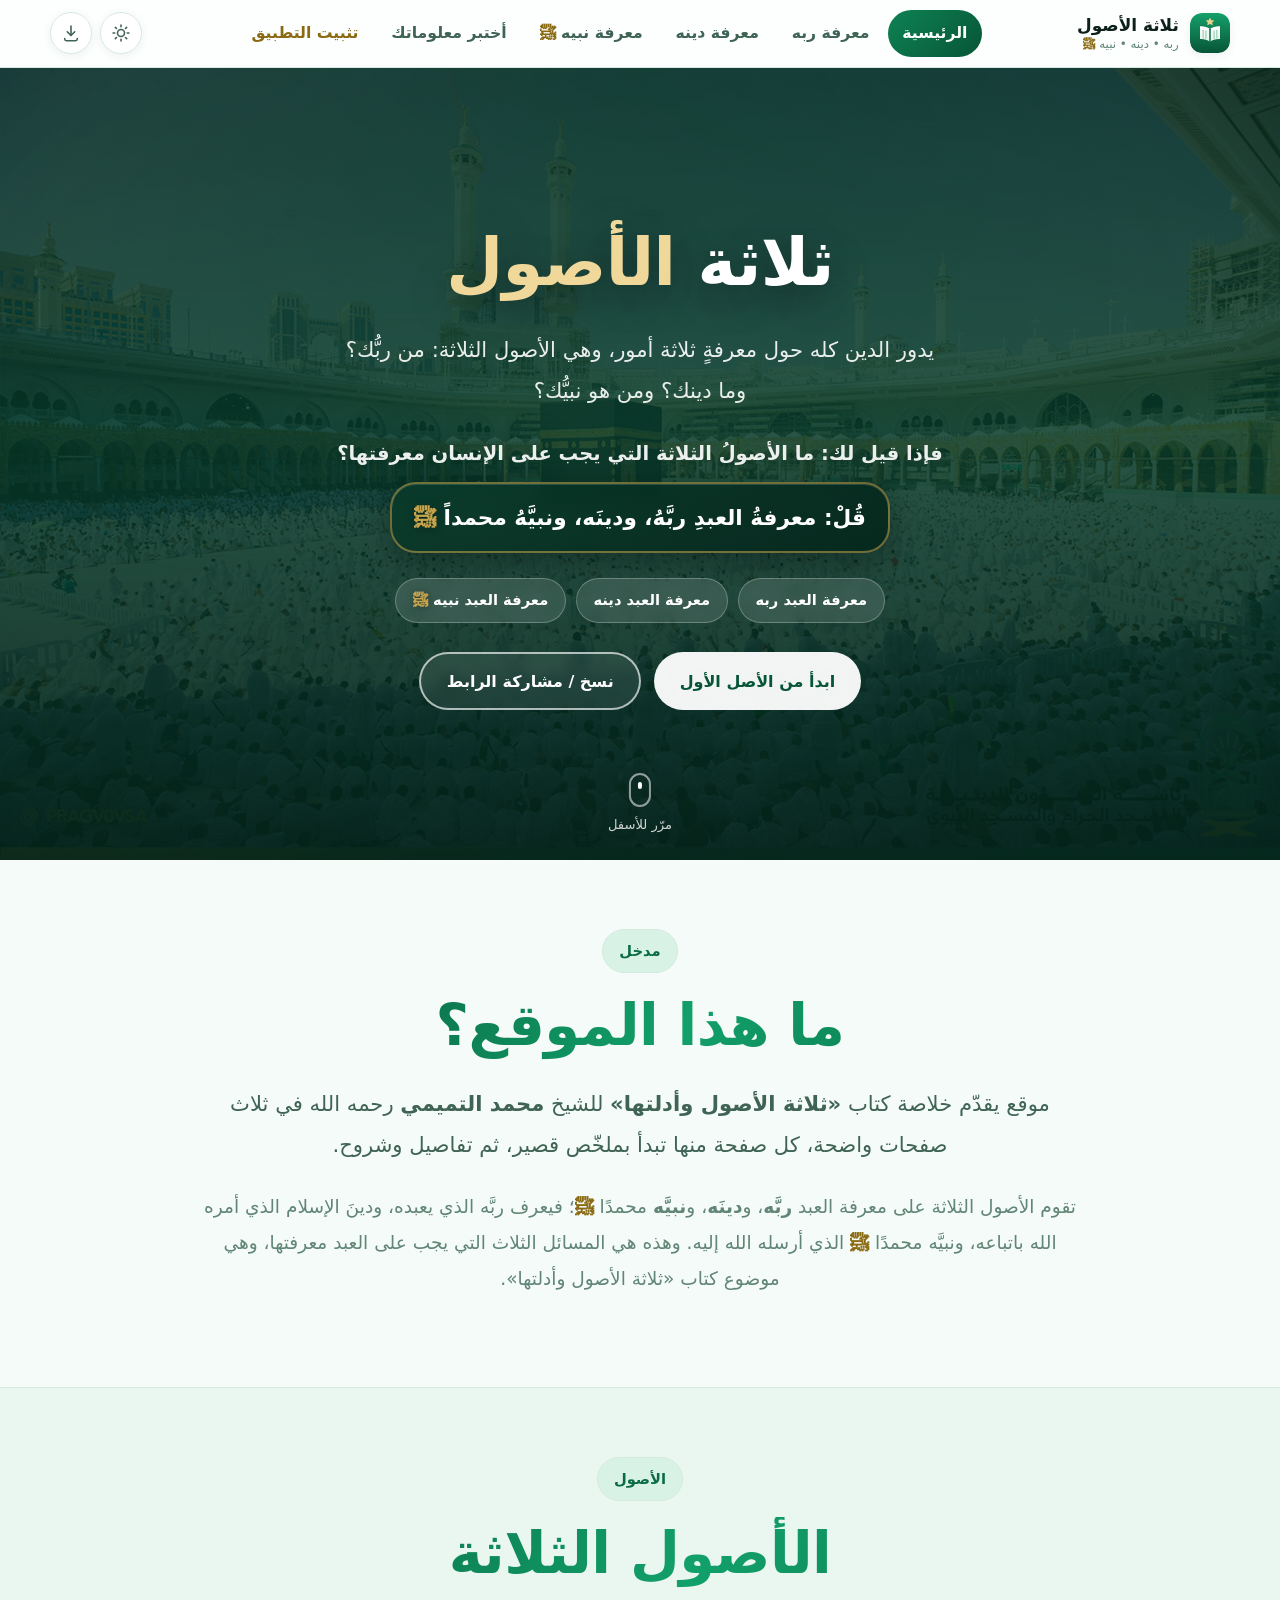
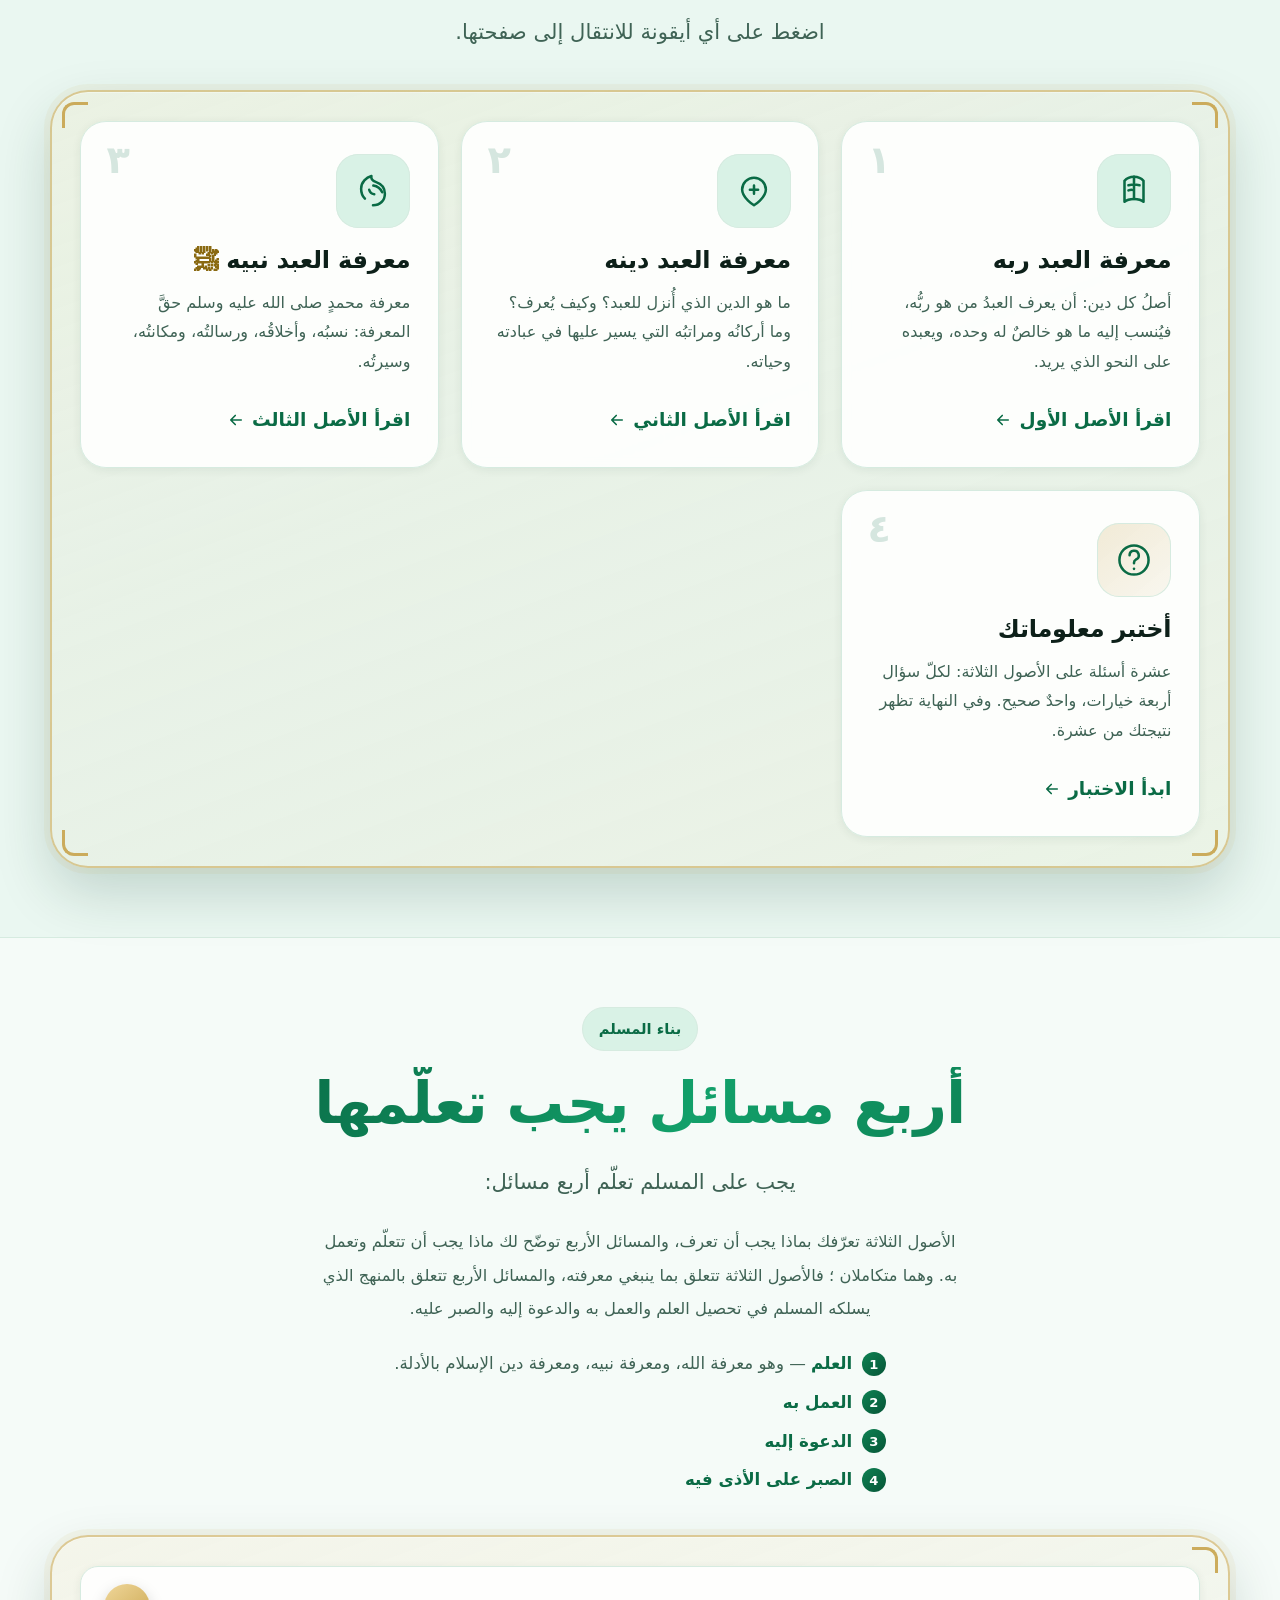
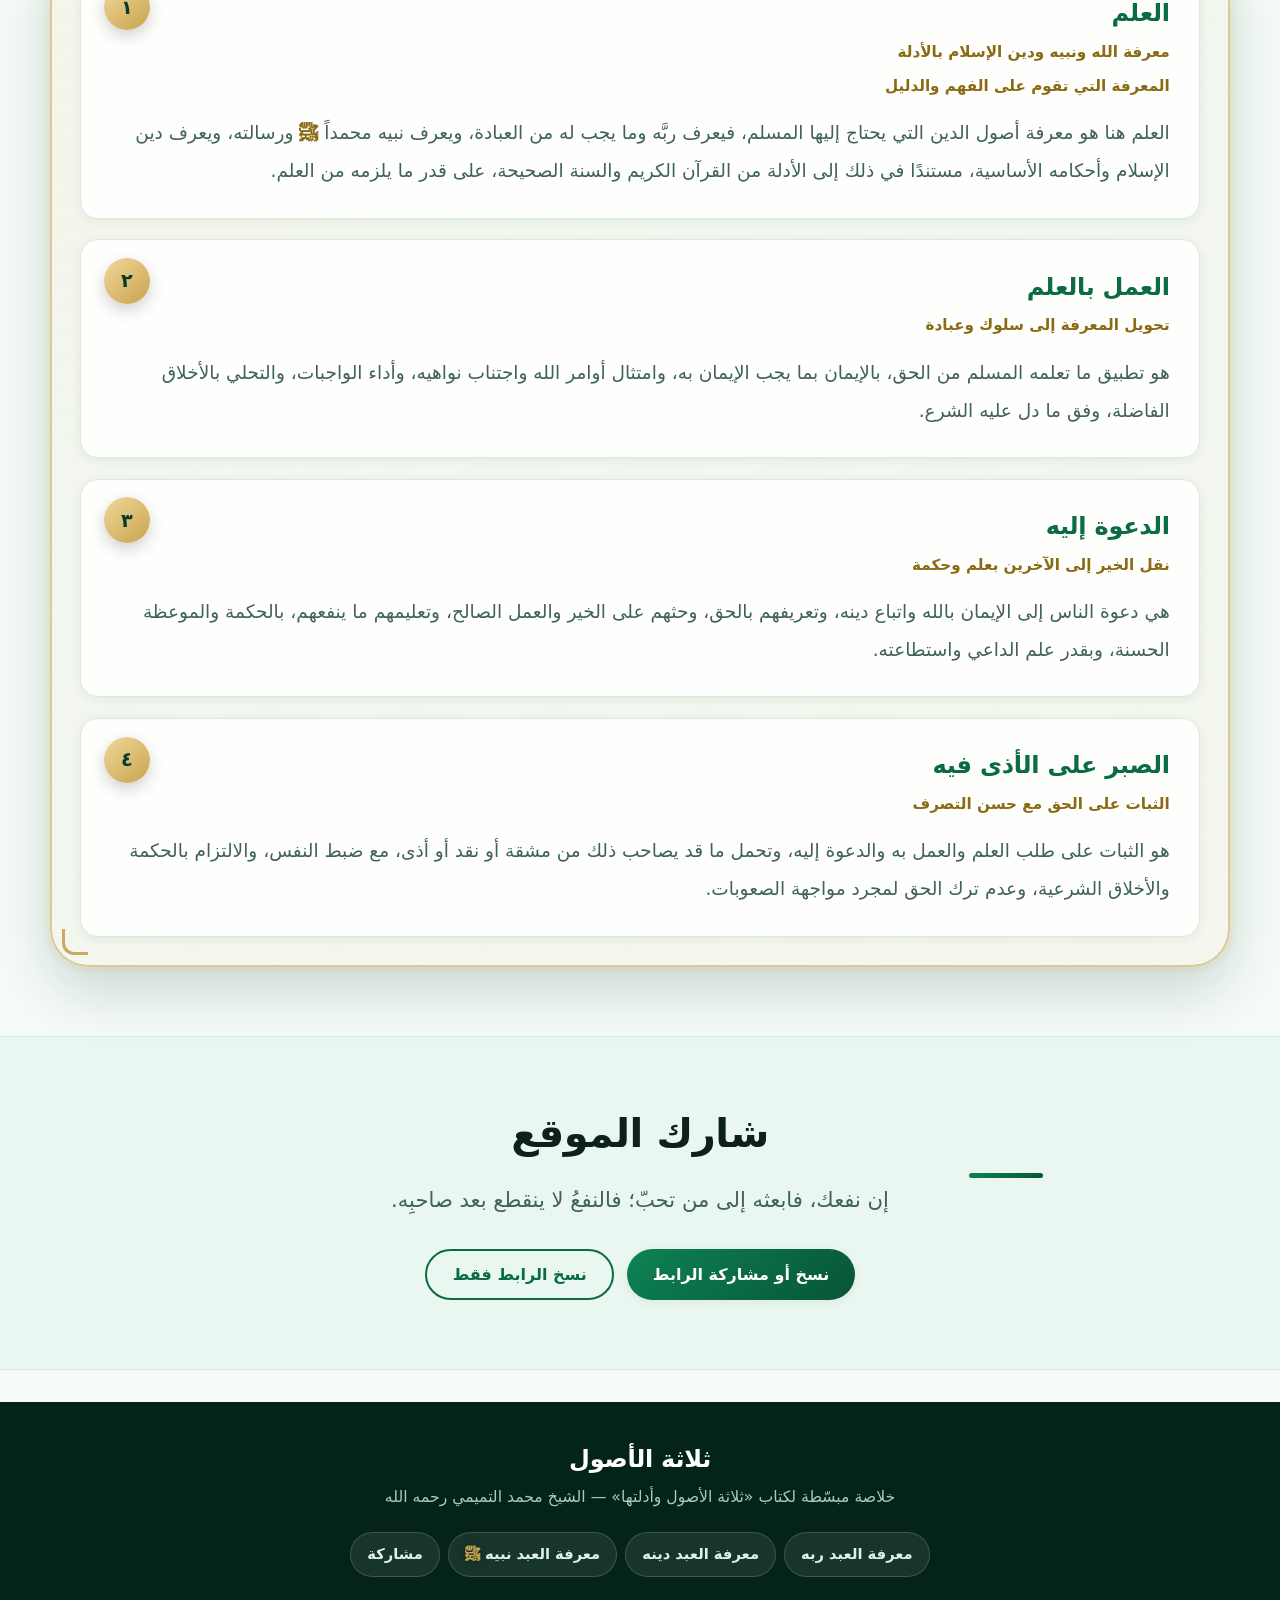
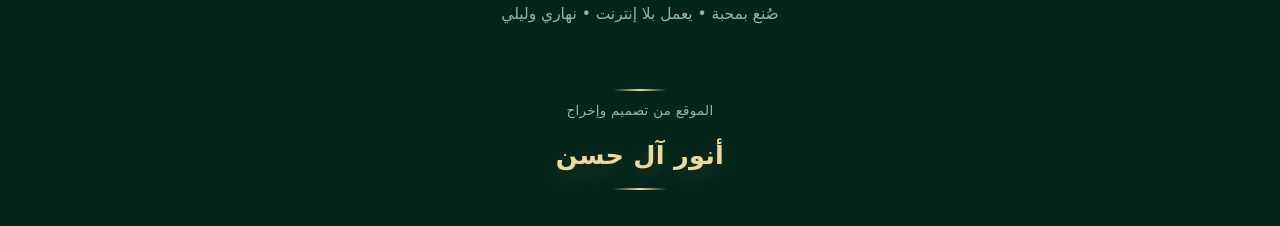
==== commit 5fd79f00: "الرئيسية: فقرة الربط بين الأصول الثلاثة والمسائل الأربع" ====
--- a/index.html
+++ b/index.html
@@ -183,6 +183,7 @@
       <span class="eyebrow">بناء المسلم</span>
       <h2 class="headline">أربع مسائل يجب تعلّمها</h2>
       <p class="lead">يجب على المسلم تعلّم أربع مسائل:</p>
+      <p class="bridge-text">الأصول الثلاثة تعرّفك بماذا يجب أن تعرف، والمسائل الأربع توضّح لك ماذا يجب أن تتعلّم وتعمل به. وهما متكاملان ؛ فالأصول الثلاثة تتعلق بما ينبغي معرفته، والمسائل الأربع تتعلق بالمنهج الذي يسلكه المسلم في تحصيل العلم والعمل به والدعوة إليه والصبر عليه.</p>
       <ol class="steps-lead">
         <li><b>العلم</b> — وهو معرفة الله، ومعرفة نبيه، ومعرفة دين الإسلام بالأدلة.</li>
         <li><b>العمل به</b></li>
--- a/assets/css/styles.css
+++ b/assets/css/styles.css
@@ -603,6 +603,14 @@
   font-size: .82rem; font-weight: 800; font-family: var(--font-display);
 }
 .steps-lead b { color: var(--accent); font-family: var(--font-display); }
+/* فقرة الربط بين الأصول الثلاثة والمسائل الأربع */
+.bridge-text {
+  max-width: 62ch;
+  margin: 1.1rem auto 0;
+  color: var(--text-soft);
+  font-size: 1.02rem;
+  line-height: 2.05;
+}
 
 .masafiq {
   display: grid; gap: 1.3rem; margin-top: 2.4rem;
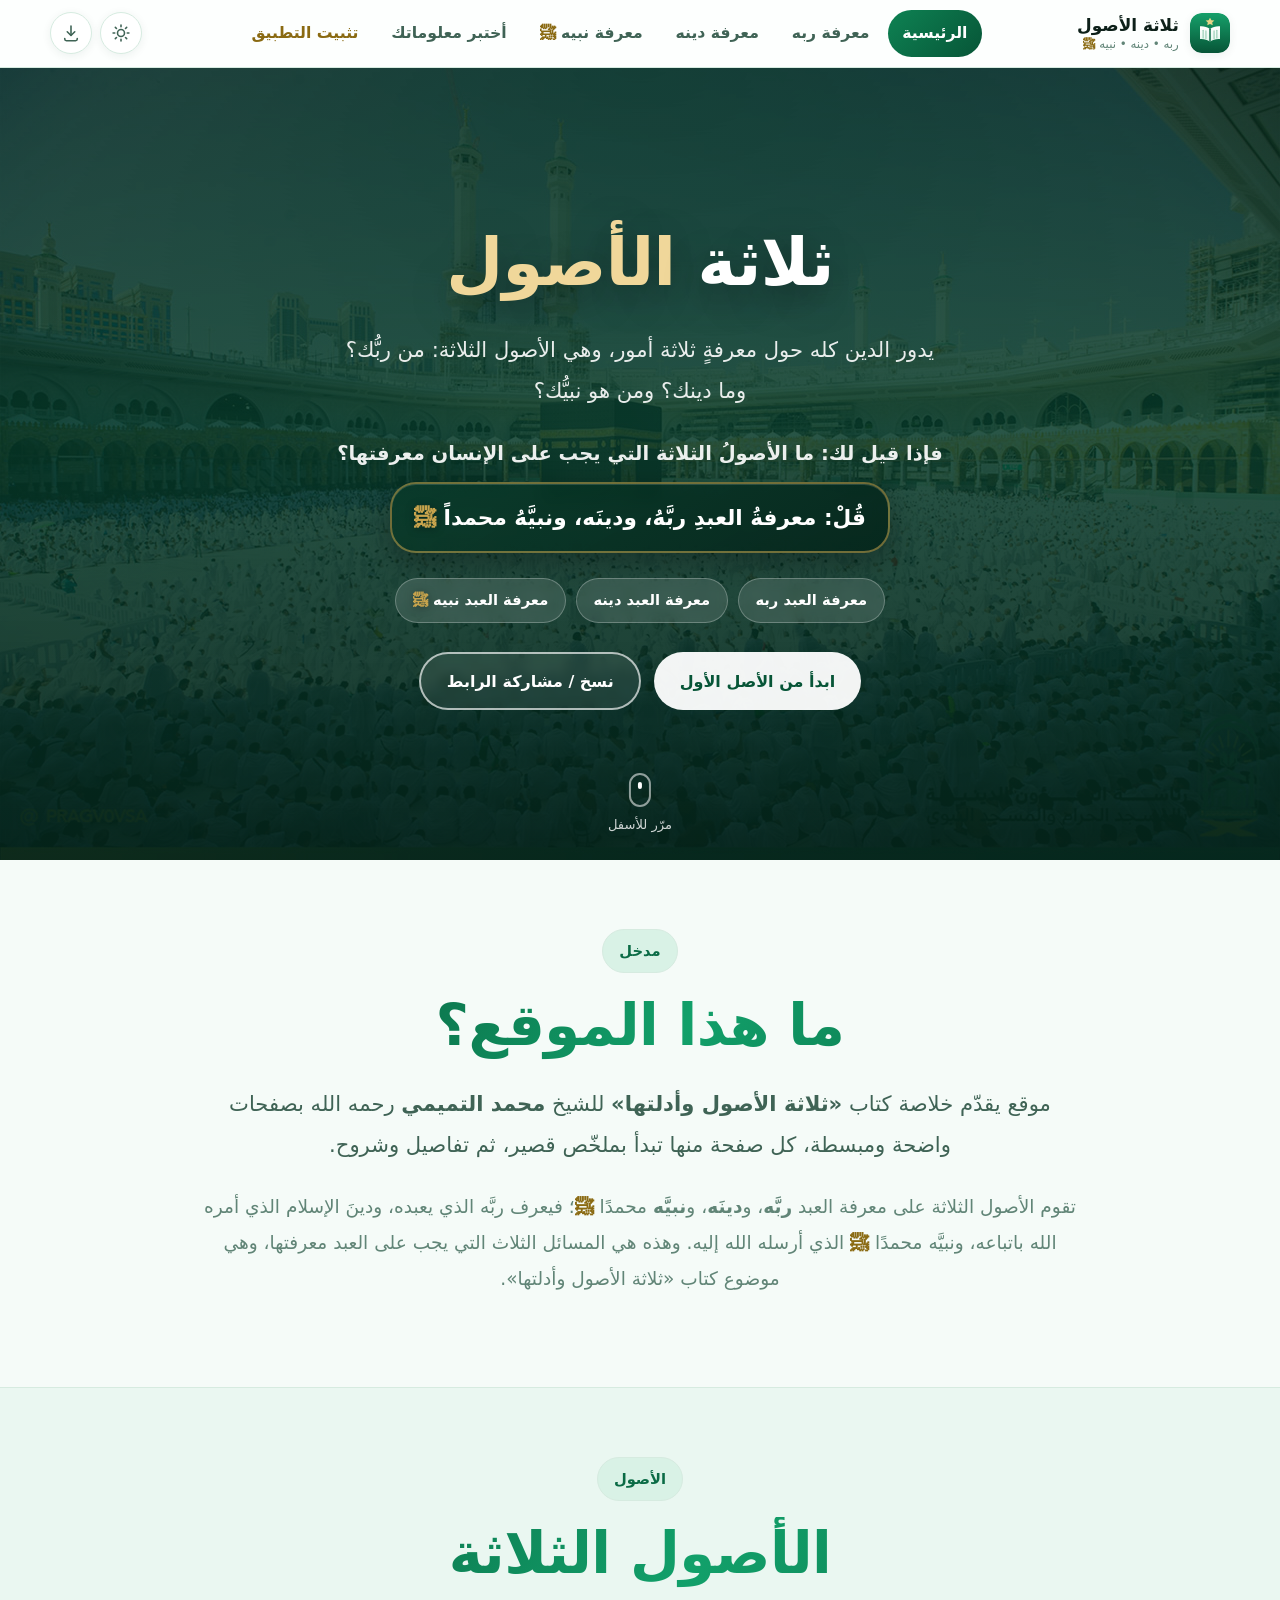
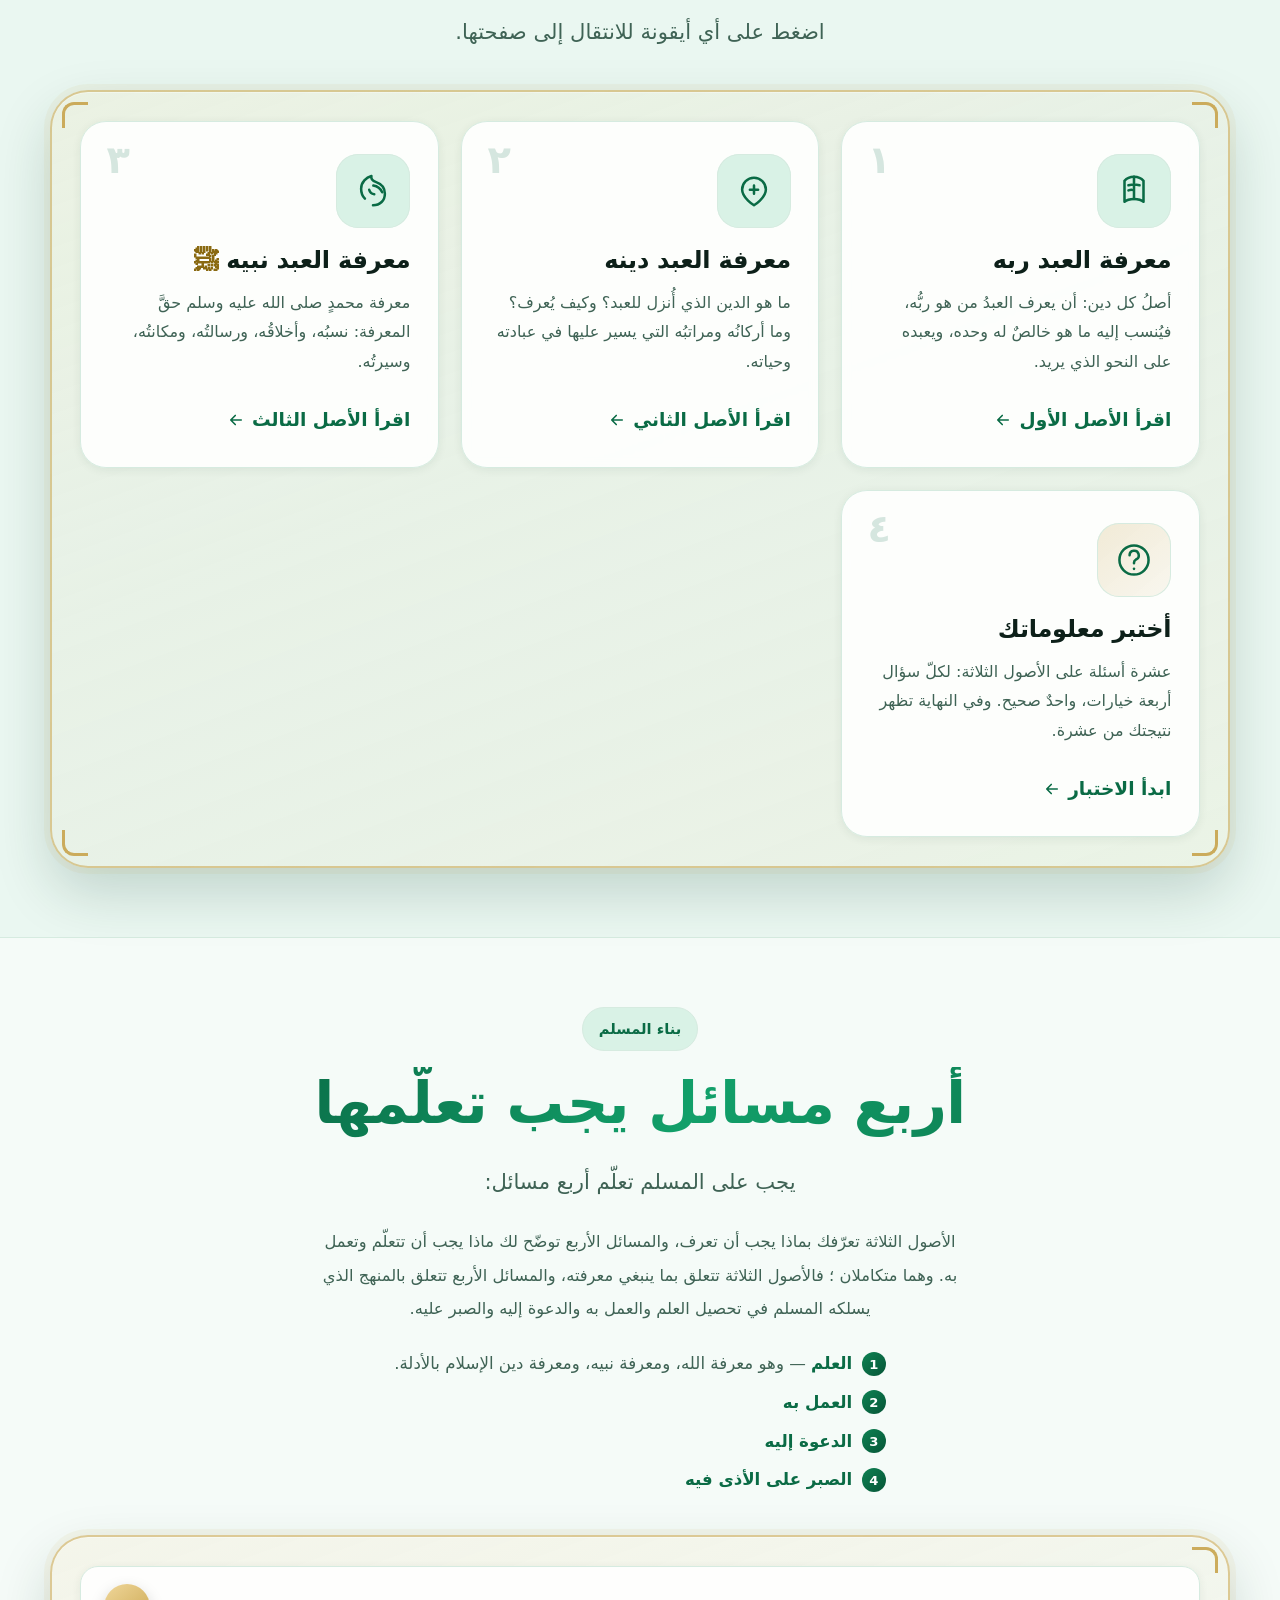
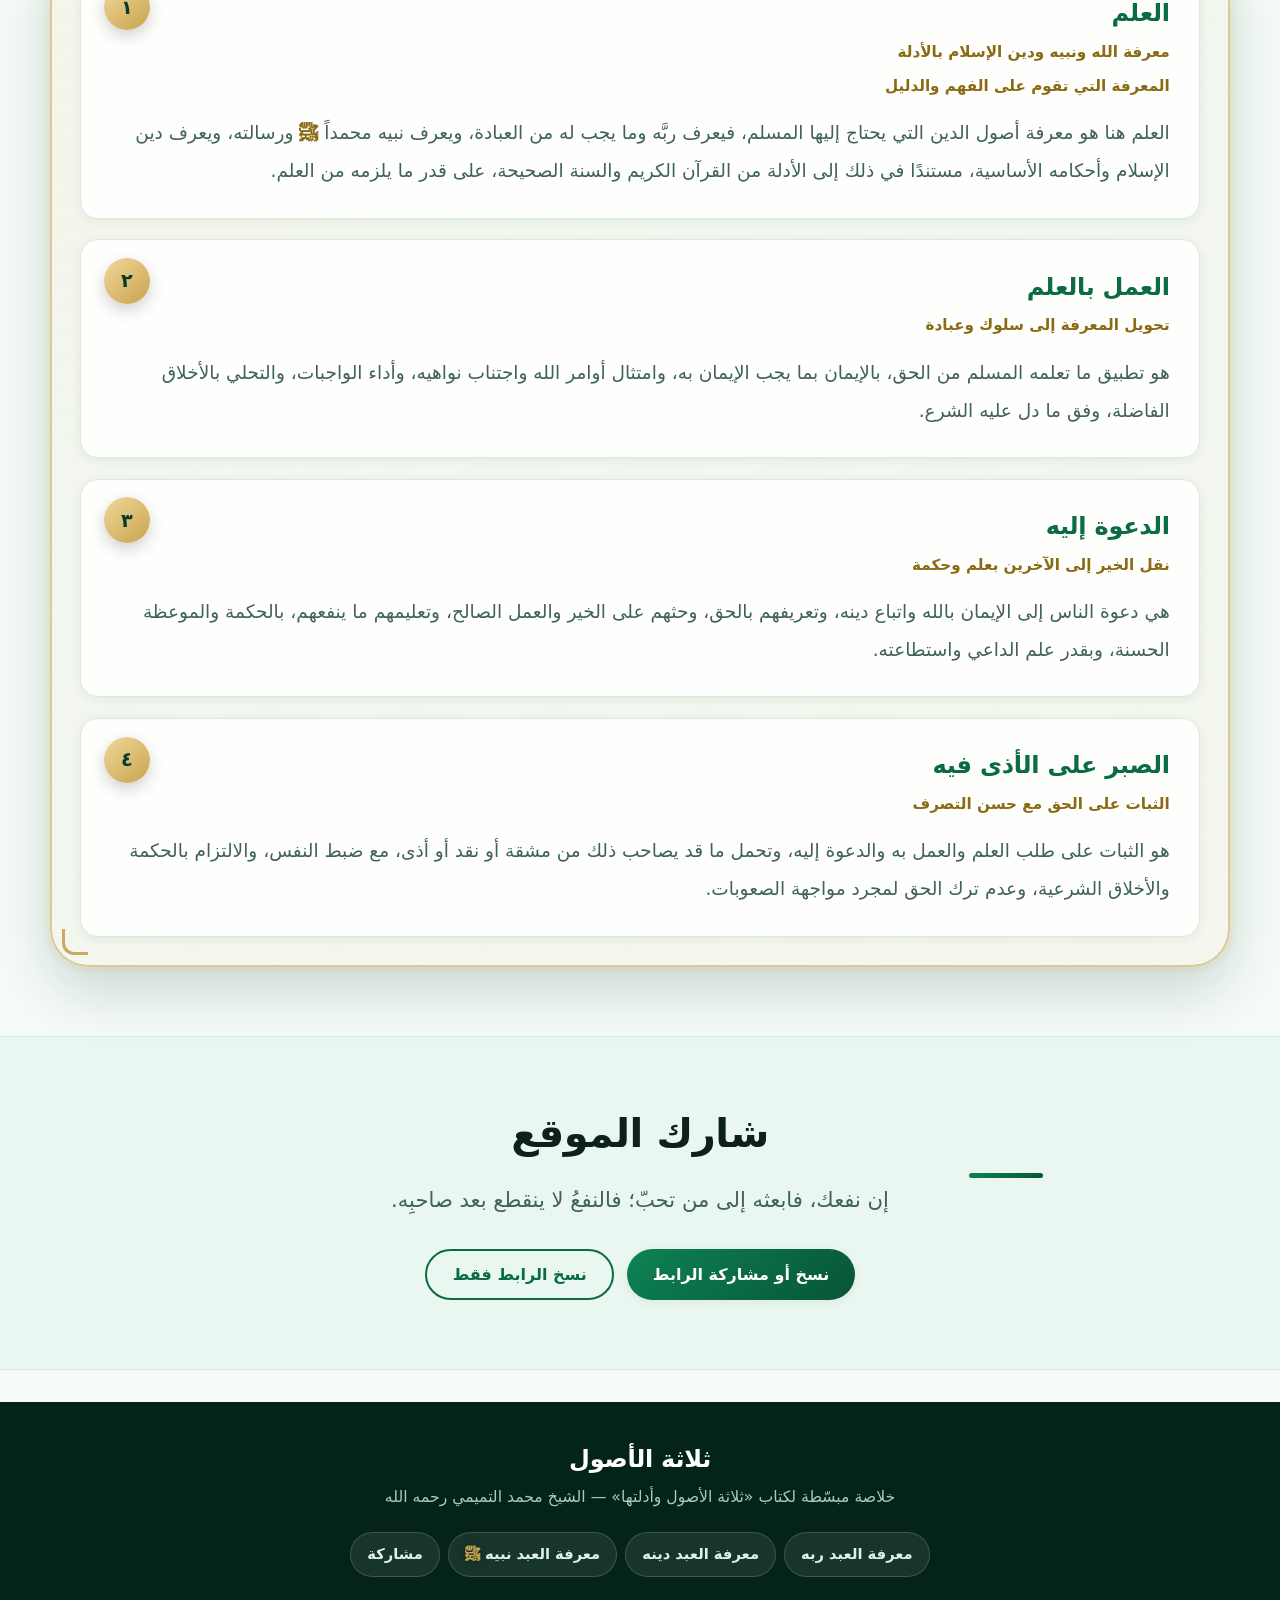
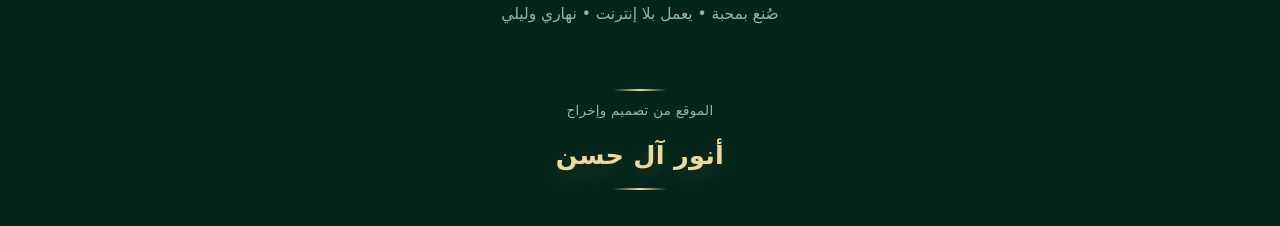
==== commit 06c9860c: "الرئيسية: بصفحات واضحة ومبسطة بدل في ثلاث صفحات واضحة" ====
--- a/index.html
+++ b/index.html
@@ -97,7 +97,7 @@
     <h2 class="headline">ما هذا الموقع؟</h2>
     <p class="lead">
       موقع يقدّم خلاصة كتاب <b>«ثلاثة الأصول وأدلتها»</b> للشيخ <b>محمد التميمي</b> رحمه الله
-      في ثلاث صفحات واضحة، كل صفحة منها تبدأ بملخّص قصير، ثم تفاصيل وشروح.
+      بصفحات واضحة ومبسطة، كل صفحة منها تبدأ بملخّص قصير، ثم تفاصيل وشروح.
     </p>
     <p class="muted">
       تقوم الأصول الثلاثة على معرفة العبد <b>ربَّه</b>، و<b>دينَه</b>، و<b>نبيَّه</b> <span class="nw">محمدًا <span class="hz">ﷺ</span></span>؛
